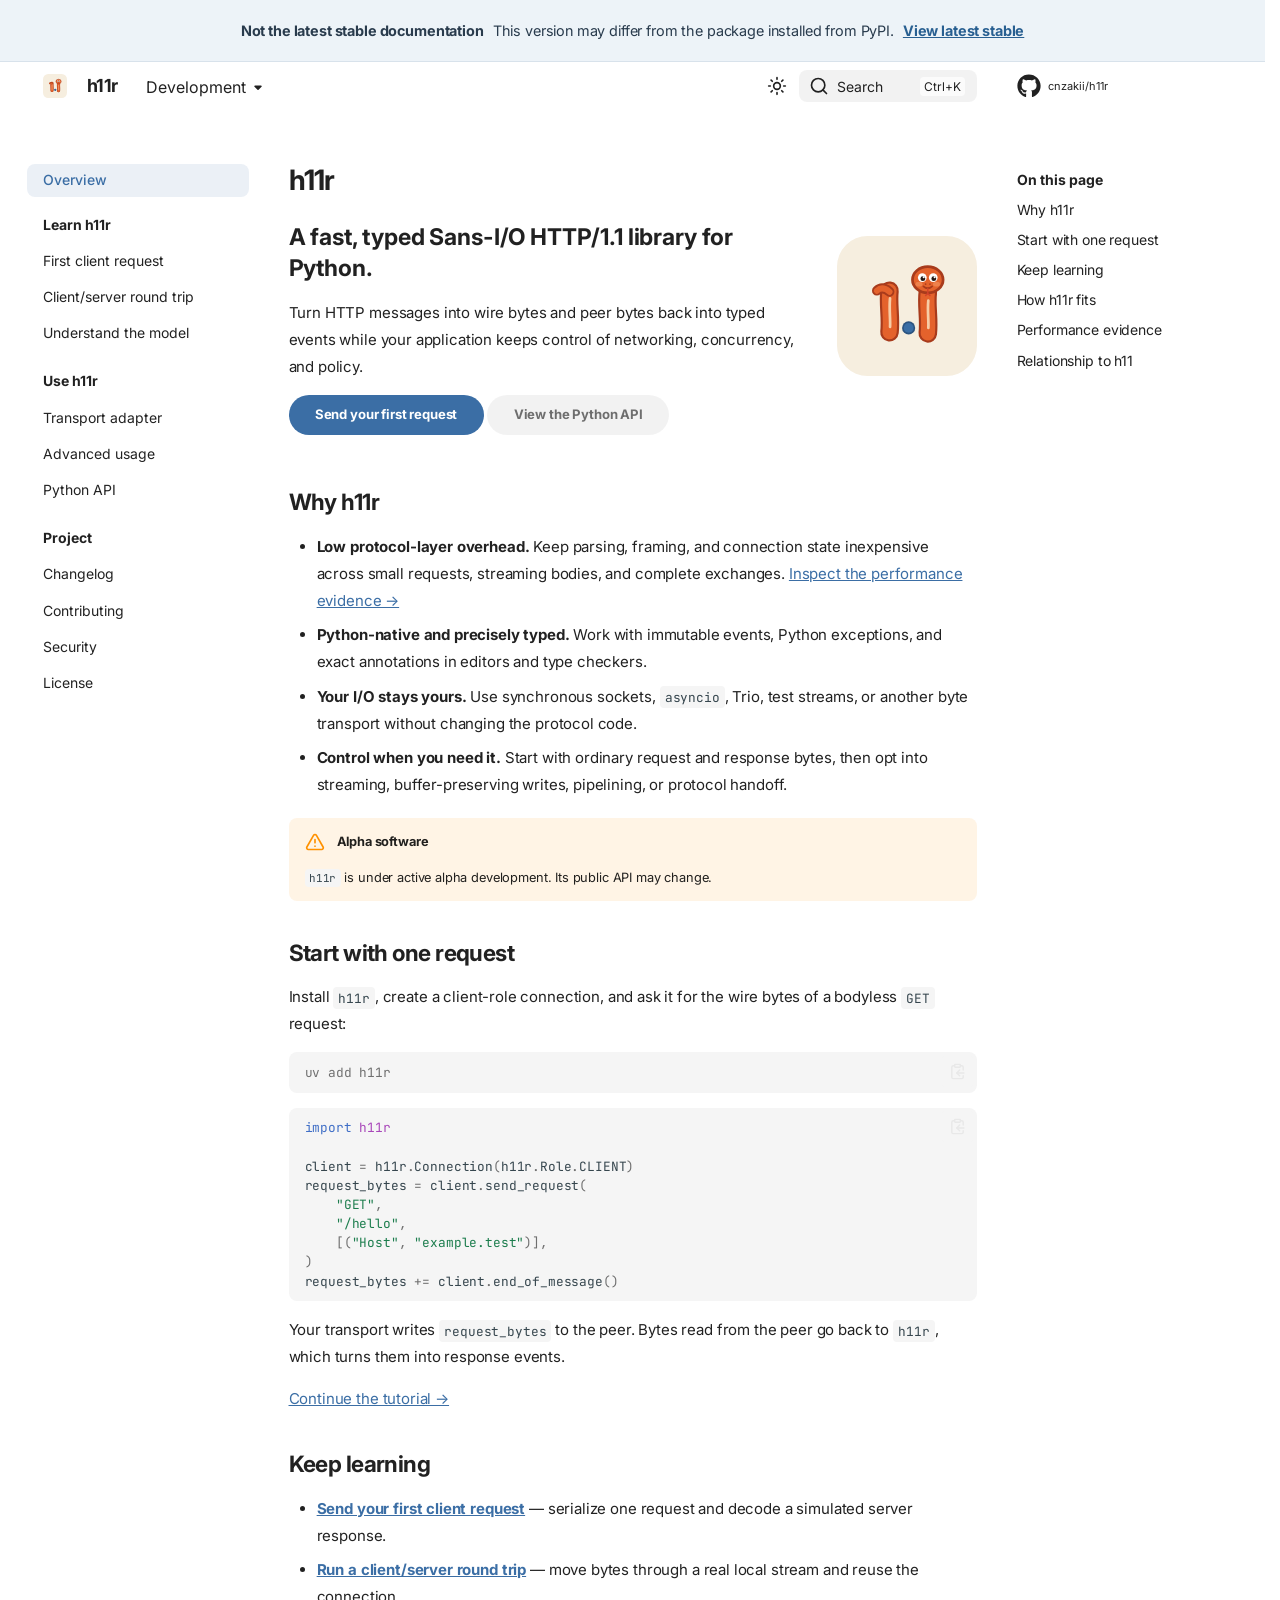
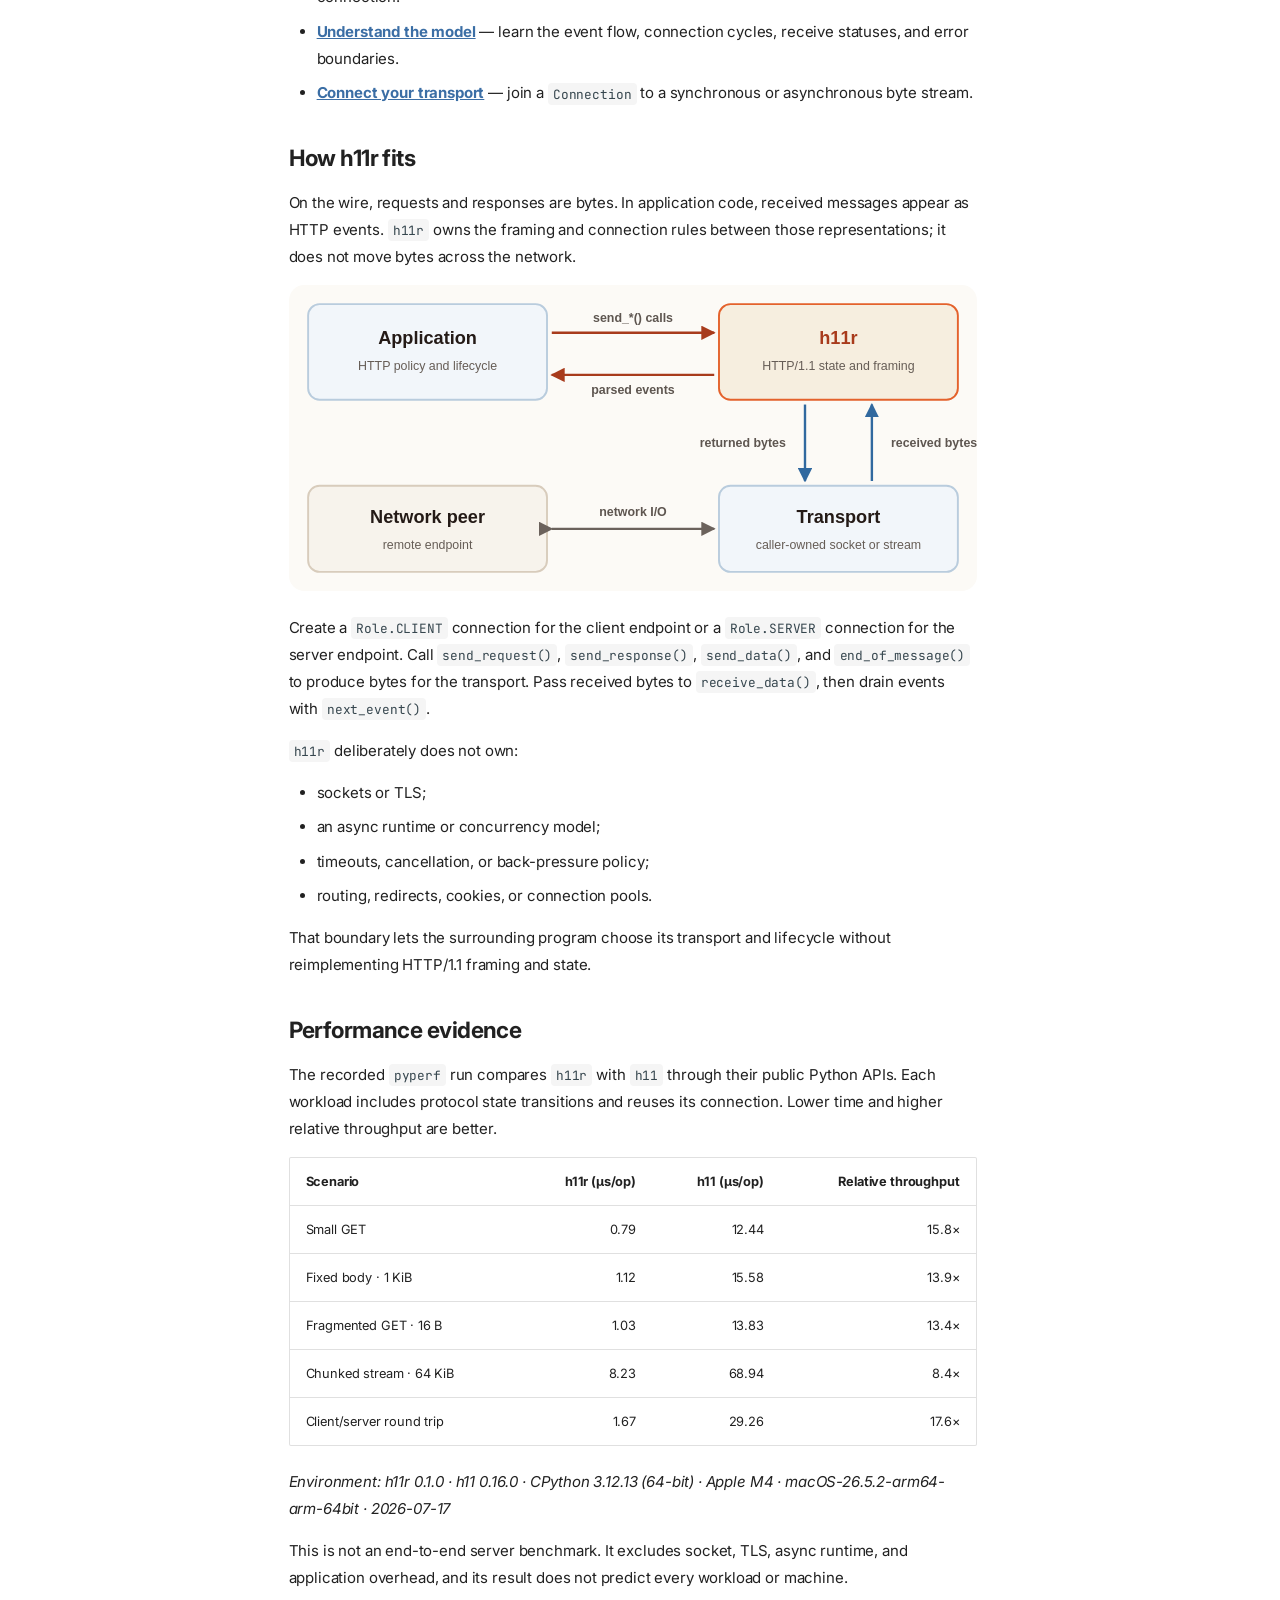
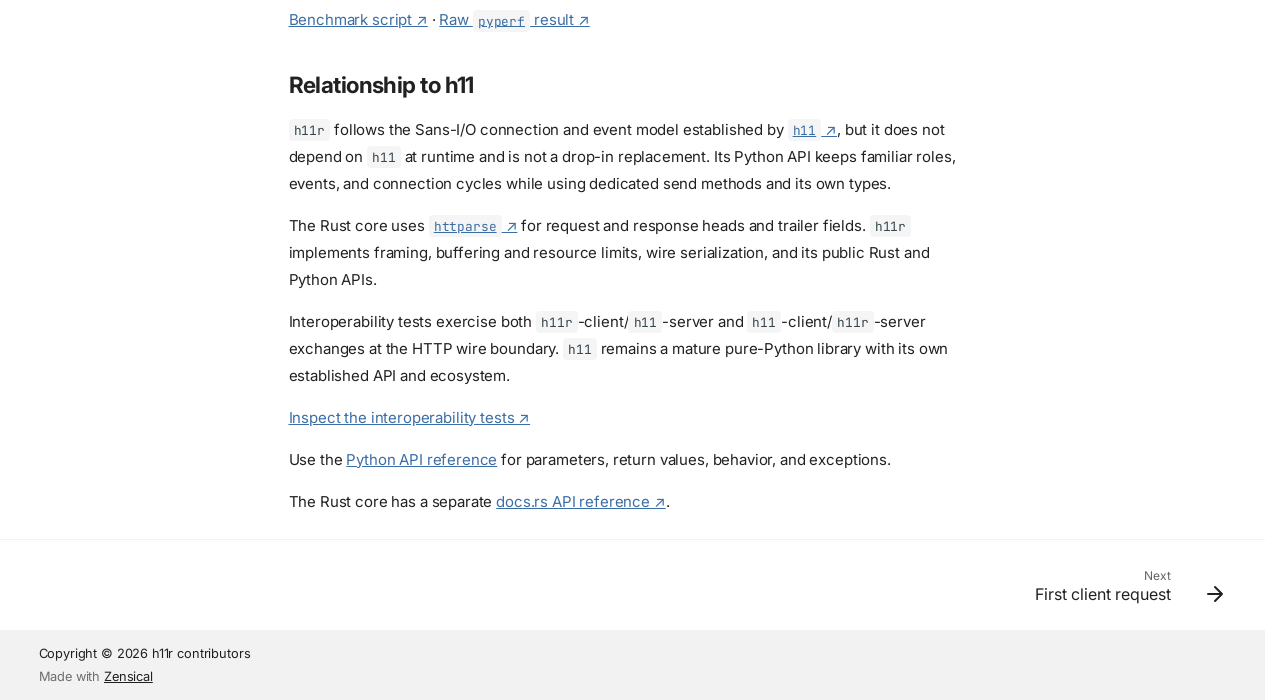
==== dev/index.html @ ca617a00 "Deployed d1f97e3 to dev with Zensical 0.0.51 and mike 2.2.0+zensical-0.1.0" ====
<!doctype html>
<html lang="en" class="no-js">
  <head>
    
      <meta charset="utf-8">
      <meta name="viewport" content="width=device-width,initial-scale=1">
      
        <meta name="description" content="A fast, typed Sans-I/O HTTP/1.1 library for Python.">
      
      
        <meta name="author" content="h11r contributors">
      
      
        <link rel="canonical" href="https://cnzakii.github.io/h11r/dev/">
      
      
      
        <link rel="next" href="./getting-started/">
      
      
        
      
      
      <link rel="icon" href="./assets/h11r.svg">
      <meta name="generator" content="zensical-0.0.51">
    
    
      
        <title>h11r - h11r</title>
      
    
    
      
        
      
      <link rel="stylesheet" href="./assets/stylesheets/modern/main.62c9b9cc.min.css">
      
        
          
        
        <link rel="stylesheet" href="./assets/stylesheets/modern/palette.dfe2e883.min.css">
      
      


    
    
      
    
    
      
        
        
        <link rel="preconnect" href="https://fonts.gstatic.com" crossorigin>
        <link rel="stylesheet" href="https://fonts.googleapis.com/css?family=Inter:300,300i,400,400i,500,500i,700,700i%7CJetBrains+Mono:400,400i,700,700i&amp;display=fallback">
        <style>:root{--md-text-font:"Inter";--md-code-font:"JetBrains Mono"}</style>
      
    
    
      <link rel="stylesheet" href="./stylesheets/extra.css">
    
    <script>__md_scope=new URL(".",location),__md_scope.pathname.endsWith("/")||(__md_scope=new URL(__md_scope.pathname+"/",location)),__md_hash=e=>[...e].reduce(((e,t)=>(e<<5)-e+t.charCodeAt(0)),0),__md_get=(e,t=localStorage,_=__md_scope)=>JSON.parse(t.getItem(_.pathname+"."+e)),__md_set=(e,t,_=localStorage,a=__md_scope)=>{try{_.setItem(a.pathname+"."+e,JSON.stringify(t))}catch(e){}},document.documentElement.setAttribute("data-platform",navigator.platform)</script>
    
      

    
    
  </head>
  
  
    
    
      
    
    
    
    
    <body dir="ltr" data-md-color-scheme="default" data-md-color-primary="indigo" data-md-color-accent="indigo">
  
    
    <input class="md-toggle" data-md-toggle="drawer" type="checkbox" id="__drawer" autocomplete="off">
    <input class="md-toggle" data-md-toggle="search" type="checkbox" id="__search" autocomplete="off">
    <label class="md-overlay" for="__drawer" aria-label="Navigation"></label>
    <div data-md-component="skip">
      
        
        <a href="#h11r" class="md-skip">
          Skip to content
        </a>
      
    </div>
    <div data-md-component="announce">
      
    </div>
    
      <div data-md-color-scheme="default" data-md-component="outdated" hidden>
        
          <aside class="md-banner md-banner--warning">
            <div class="md-banner__inner md-grid md-typeset">
              
  <div class="version-notice">
    <strong>Not the latest stable documentation</strong>
    <span>This version may differ from the package installed from PyPI.</span>
    <a href="../.">View latest stable</a>
  </div>

            </div>
            <script>var el=document.querySelector("[data-md-component=outdated]"),base=new URL("."),outdated=__md_get("__outdated",sessionStorage,base);!0===outdated&&el&&(el.hidden=!1)</script>
          </aside>
        
      </div>
    
    
      

  

<header class="md-header md-header--shadow" data-md-component="header">
  <nav class="md-header__inner md-grid" aria-label="Header">
    <a href="" title="h11r" class="md-header__button md-logo" aria-label="h11r" data-md-component="logo">
      
  <img src="./assets/h11r.svg" alt="h11r">

    </a>
    <label class="md-header__button md-icon" for="__drawer" aria-label="Navigation">
      
      <svg xmlns="http://www.w3.org/2000/svg" fill="none" stroke="currentColor" stroke-linecap="round" stroke-linejoin="round" stroke-width="2" class="lucide lucide-menu" viewBox="0 0 24 24"><path d="M4 5h16M4 12h16M4 19h16"/></svg>
    </label>
    <div class="md-header__title" data-md-component="header-title">
      <div class="md-header__ellipsis">
        <div class="md-header__topic">
          <span class="md-ellipsis">
            h11r
          </span>
        </div>
        <div class="md-header__topic" data-md-component="header-topic">
          <span class="md-ellipsis">
            
              h11r
            
          </span>
        </div>
      </div>
    </div>
    
      
        <form class="md-header__option" data-md-component="palette">
  
    
    
    
    <input class="md-option" data-md-color-media="none" data-md-color-scheme="default" data-md-color-primary="indigo" data-md-color-accent="indigo"  aria-label="Switch to dark mode"  type="radio" name="__palette" id="__palette_0">
    
      <label class="md-header__button md-icon" title="Switch to dark mode" for="__palette_1" hidden>
        <svg xmlns="http://www.w3.org/2000/svg" fill="none" stroke="currentColor" stroke-linecap="round" stroke-linejoin="round" stroke-width="2" class="lucide lucide-sun" viewBox="0 0 24 24"><circle cx="12" cy="12" r="4"/><path d="M12 2v2M12 20v2M4.93 4.93l1.41 1.41M17.66 17.66l1.41 1.41M2 12h2M20 12h2M6.34 17.66l-1.41 1.41M19.07 4.93l-1.41 1.41"/></svg>
      </label>
    
  
    
    
    
    <input class="md-option" data-md-color-media="none" data-md-color-scheme="slate" data-md-color-primary="indigo" data-md-color-accent="indigo"  aria-label="Switch to light mode"  type="radio" name="__palette" id="__palette_1">
    
      <label class="md-header__button md-icon" title="Switch to light mode" for="__palette_0" hidden>
        <svg xmlns="http://www.w3.org/2000/svg" fill="none" stroke="currentColor" stroke-linecap="round" stroke-linejoin="round" stroke-width="2" class="lucide lucide-moon" viewBox="0 0 24 24"><path d="M20.985 12.486a9 9 0 1 1-9.473-9.472c.405-.022.617.46.402.803a6 6 0 0 0 8.268 8.268c.344-.215.825-.004.803.401"/></svg>
      </label>
    
  
</form>
      
    
    
      <script>var palette=__md_get("__palette");if(palette&&palette.color){if("(prefers-color-scheme)"===palette.color.media){var media=matchMedia("(prefers-color-scheme: light)"),input=document.querySelector(media.matches?"[data-md-color-media='(prefers-color-scheme: light)']":"[data-md-color-media='(prefers-color-scheme: dark)']");palette.color.media=input.getAttribute("data-md-color-media"),palette.color.scheme=input.getAttribute("data-md-color-scheme"),palette.color.primary=input.getAttribute("data-md-color-primary"),palette.color.accent=input.getAttribute("data-md-color-accent")}for(var[key,value]of Object.entries(palette.color))document.body.setAttribute("data-md-color-"+key,value)}</script>
    
    
    
      
      
        <label class="md-header__button md-icon" for="__search" aria-label="Search">
          
          <svg xmlns="http://www.w3.org/2000/svg" fill="none" stroke="currentColor" stroke-linecap="round" stroke-linejoin="round" stroke-width="2" class="lucide lucide-search" viewBox="0 0 24 24"><path d="m21 21-4.34-4.34"/><circle cx="11" cy="11" r="8"/></svg>
        </label>
        <div class="md-search" data-md-component="search" role="dialog" aria-label="Search">
  <button type="button" class="md-search__button">
    Search
  </button>
</div>
      
    
    <div class="md-header__source">
      
        <a href="https://github.com/cnzakii/h11r" title="Go to repository" class="md-source" data-md-component="source">
  <div class="md-source__icon md-icon">
    
    <svg xmlns="http://www.w3.org/2000/svg" viewBox="0 0 512 512"><!--! Font Awesome Free 7.2.0 by @fontawesome - https://fontawesome.com License - https://fontawesome.com/license/free (Icons: CC BY 4.0, Fonts: SIL OFL 1.1, Code: MIT License) Copyright 2026 Fonticons, Inc.--><path fill="currentColor" d="M173.9 397.4c0 2-2.3 3.6-5.2 3.6-3.3.3-5.6-1.3-5.6-3.6 0-2 2.3-3.6 5.2-3.6 3-.3 5.6 1.3 5.6 3.6m-31.1-4.5c-.7 2 1.3 4.3 4.3 4.9 2.6 1 5.6 0 6.2-2s-1.3-4.3-4.3-5.2c-2.6-.7-5.5.3-6.2 2.3m44.2-1.7c-2.9.7-4.9 2.6-4.6 4.9.3 2 2.9 3.3 5.9 2.6 2.9-.7 4.9-2.6 4.6-4.6-.3-1.9-3-3.2-5.9-2.9M252.8 8C114.1 8 8 113.3 8 252c0 110.9 69.8 205.8 169.5 239.2 12.8 2.3 17.3-5.6 17.3-12.1 0-6.2-.3-40.4-.3-61.4 0 0-70 15-84.7-29.8 0 0-11.4-29.1-27.8-36.6 0 0-22.9-15.7 1.6-15.4 0 0 24.9 2 38.6 25.8 21.9 38.6 58.6 27.5 72.9 20.9 2.3-16 8.8-27.1 16-33.7-55.9-6.2-112.3-14.3-112.3-110.5 0-27.5 7.6-41.3 23.6-58.9-2.6-6.5-11.1-33.3 2.6-67.9 20.9-6.5 69 27 69 27 20-5.6 41.5-8.5 62.8-8.5s42.8 2.9 62.8 8.5c0 0 48.1-33.6 69-27 13.7 34.7 5.2 61.4 2.6 67.9 16 17.7 25.8 31.5 25.8 58.9 0 96.5-58.9 104.2-114.8 110.5 9.2 7.9 17 22.9 17 46.4 0 33.7-.3 75.4-.3 83.6 0 6.5 4.6 14.4 17.3 12.1C436.2 457.8 504 362.9 504 252 504 113.3 391.5 8 252.8 8M105.2 352.9c-1.3 1-1 3.3.7 5.2 1.6 1.6 3.9 2.3 5.2 1 1.3-1 1-3.3-.7-5.2-1.6-1.6-3.9-2.3-5.2-1m-10.8-8.1c-.7 1.3.3 2.9 2.3 3.9 1.6 1 3.6.7 4.3-.7.7-1.3-.3-2.9-2.3-3.9-2-.6-3.6-.3-4.3.7m32.4 35.6c-1.6 1.3-1 4.3 1.3 6.2 2.3 2.3 5.2 2.6 6.5 1 1.3-1.3.7-4.3-1.3-6.2-2.2-2.3-5.2-2.6-6.5-1m-11.4-14.7c-1.6 1-1.6 3.6 0 5.9s4.3 3.3 5.6 2.3c1.6-1.3 1.6-3.9 0-6.2-1.4-2.3-4-3.3-5.6-2"/></svg>
  </div>
  <div class="md-source__repository">
    cnzakii/h11r
  </div>
</a>
      
    </div>
  </nav>
  
</header>
    
    <div class="md-container" data-md-component="container">
      
      
        
          
        
      
      <main class="md-main" data-md-component="main">
        <div class="md-main__inner md-grid">
          
            
              
              <div class="md-sidebar md-sidebar--primary" data-md-component="sidebar" data-md-type="navigation" >
                <div class="md-sidebar__scrollwrap">
                  <div class="md-sidebar__inner">
                    



<nav class="md-nav md-nav--primary" aria-label="Navigation" data-md-level="0">
  <label class="md-nav__title" for="__drawer">
    <a href="" title="h11r" class="md-nav__button md-logo" aria-label="h11r" data-md-component="logo">
      
  <img src="./assets/h11r.svg" alt="h11r">

    </a>
    h11r
  </label>
  
    <div class="md-nav__source">
      <a href="https://github.com/cnzakii/h11r" title="Go to repository" class="md-source" data-md-component="source">
  <div class="md-source__icon md-icon">
    
    <svg xmlns="http://www.w3.org/2000/svg" viewBox="0 0 512 512"><!--! Font Awesome Free 7.2.0 by @fontawesome - https://fontawesome.com License - https://fontawesome.com/license/free (Icons: CC BY 4.0, Fonts: SIL OFL 1.1, Code: MIT License) Copyright 2026 Fonticons, Inc.--><path fill="currentColor" d="M173.9 397.4c0 2-2.3 3.6-5.2 3.6-3.3.3-5.6-1.3-5.6-3.6 0-2 2.3-3.6 5.2-3.6 3-.3 5.6 1.3 5.6 3.6m-31.1-4.5c-.7 2 1.3 4.3 4.3 4.9 2.6 1 5.6 0 6.2-2s-1.3-4.3-4.3-5.2c-2.6-.7-5.5.3-6.2 2.3m44.2-1.7c-2.9.7-4.9 2.6-4.6 4.9.3 2 2.9 3.3 5.9 2.6 2.9-.7 4.9-2.6 4.6-4.6-.3-1.9-3-3.2-5.9-2.9M252.8 8C114.1 8 8 113.3 8 252c0 110.9 69.8 205.8 169.5 239.2 12.8 2.3 17.3-5.6 17.3-12.1 0-6.2-.3-40.4-.3-61.4 0 0-70 15-84.7-29.8 0 0-11.4-29.1-27.8-36.6 0 0-22.9-15.7 1.6-15.4 0 0 24.9 2 38.6 25.8 21.9 38.6 58.6 27.5 72.9 20.9 2.3-16 8.8-27.1 16-33.7-55.9-6.2-112.3-14.3-112.3-110.5 0-27.5 7.6-41.3 23.6-58.9-2.6-6.5-11.1-33.3 2.6-67.9 20.9-6.5 69 27 69 27 20-5.6 41.5-8.5 62.8-8.5s42.8 2.9 62.8 8.5c0 0 48.1-33.6 69-27 13.7 34.7 5.2 61.4 2.6 67.9 16 17.7 25.8 31.5 25.8 58.9 0 96.5-58.9 104.2-114.8 110.5 9.2 7.9 17 22.9 17 46.4 0 33.7-.3 75.4-.3 83.6 0 6.5 4.6 14.4 17.3 12.1C436.2 457.8 504 362.9 504 252 504 113.3 391.5 8 252.8 8M105.2 352.9c-1.3 1-1 3.3.7 5.2 1.6 1.6 3.9 2.3 5.2 1 1.3-1 1-3.3-.7-5.2-1.6-1.6-3.9-2.3-5.2-1m-10.8-8.1c-.7 1.3.3 2.9 2.3 3.9 1.6 1 3.6.7 4.3-.7.7-1.3-.3-2.9-2.3-3.9-2-.6-3.6-.3-4.3.7m32.4 35.6c-1.6 1.3-1 4.3 1.3 6.2 2.3 2.3 5.2 2.6 6.5 1 1.3-1.3.7-4.3-1.3-6.2-2.2-2.3-5.2-2.6-6.5-1m-11.4-14.7c-1.6 1-1.6 3.6 0 5.9s4.3 3.3 5.6 2.3c1.6-1.3 1.6-3.9 0-6.2-1.4-2.3-4-3.3-5.6-2"/></svg>
  </div>
  <div class="md-source__repository">
    cnzakii/h11r
  </div>
</a>
    </div>
  
  <ul class="md-nav__list" data-md-scrollfix>
    
      
      
  
  
    
  
  
  
    <li class="md-nav__item md-nav__item--active">
      
      
      
      
        
      
      
        <label class="md-nav__link md-nav__link--active" for="__toc">
          
  
  
  <span class="md-ellipsis">
    
  
  Overview

    
  </span>
  
  

          <span class="md-nav__icon md-icon"></span>
        </label>
      
      <a href="" class="md-nav__link md-nav__link--active">
        
  
  
  <span class="md-ellipsis">
    
  
  Overview

    
  </span>
  
  

      </a>
      
        


<nav class="md-nav md-nav--secondary" aria-label="On this page">
  
  
  
    
  
  
    <label class="md-nav__title" for="__toc">
      <span class="md-nav__icon md-icon"></span>
      On this page
    </label>
    <ul class="md-nav__list" data-md-component="toc" data-md-scrollfix>
      
        <li class="md-nav__item">
  <a href="#why-h11r" class="md-nav__link">
    <span class="md-ellipsis">
      <span class="md-typeset">
        Why h11r
      </span>
    </span>
  </a>
  
</li>
      
        <li class="md-nav__item">
  <a href="#start-with-one-request" class="md-nav__link">
    <span class="md-ellipsis">
      <span class="md-typeset">
        Start with one request
      </span>
    </span>
  </a>
  
</li>
      
        <li class="md-nav__item">
  <a href="#keep-learning" class="md-nav__link">
    <span class="md-ellipsis">
      <span class="md-typeset">
        Keep learning
      </span>
    </span>
  </a>
  
</li>
      
        <li class="md-nav__item">
  <a href="#how-h11r-fits" class="md-nav__link">
    <span class="md-ellipsis">
      <span class="md-typeset">
        How h11r fits
      </span>
    </span>
  </a>
  
</li>
      
        <li class="md-nav__item">
  <a href="#performance-evidence" class="md-nav__link">
    <span class="md-ellipsis">
      <span class="md-typeset">
        Performance evidence
      </span>
    </span>
  </a>
  
</li>
      
        <li class="md-nav__item">
  <a href="#relationship-to-h11" class="md-nav__link">
    <span class="md-ellipsis">
      <span class="md-typeset">
        Relationship to h11
      </span>
    </span>
  </a>
  
</li>
      
    </ul>
  
</nav>
      
    </li>
  

    
      
      
  
  
  
  
    
    
    
    
      
        
        
      
    
    
    <li class="md-nav__item md-nav__item--section md-nav__item--nested">
      
        
        
        <input class="md-nav__toggle md-toggle " type="checkbox" id="__nav_2" >
        
          
          <label class="md-nav__link" for="__nav_2" id="__nav_2_label" tabindex="">
            
  
  
  <span class="md-ellipsis">
    
  
  Learn h11r

    
  </span>
  
  

            <span class="md-nav__icon md-icon"></span>
          </label>
        
        <nav class="md-nav" data-md-level="1" aria-labelledby="__nav_2_label" aria-expanded="false">
          <label class="md-nav__title" for="__nav_2">
            <span class="md-nav__icon md-icon"></span>
            
  
  Learn h11r

          </label>
          <ul class="md-nav__list" data-md-scrollfix>
            
              
                
  
  
  
  
    <li class="md-nav__item">
      <a href="./getting-started/" class="md-nav__link">
        
  
  
  <span class="md-ellipsis">
    
  
  First client request

    
  </span>
  
  

      </a>
    </li>
  

              
            
              
                
  
  
  
  
    <li class="md-nav__item">
      <a href="./round-trip/" class="md-nav__link">
        
  
  
  <span class="md-ellipsis">
    
  
  Client/server round trip

    
  </span>
  
  

      </a>
    </li>
  

              
            
              
                
  
  
  
  
    <li class="md-nav__item">
      <a href="./concepts/" class="md-nav__link">
        
  
  
  <span class="md-ellipsis">
    
  
  Understand the model

    
  </span>
  
  

      </a>
    </li>
  

              
            
          </ul>
        </nav>
      
    </li>
  

    
      
      
  
  
  
  
    
    
    
    
      
        
        
      
    
    
    <li class="md-nav__item md-nav__item--section md-nav__item--nested">
      
        
        
        <input class="md-nav__toggle md-toggle " type="checkbox" id="__nav_3" >
        
          
          <label class="md-nav__link" for="__nav_3" id="__nav_3_label" tabindex="">
            
  
  
  <span class="md-ellipsis">
    
  
  Use h11r

    
  </span>
  
  

            <span class="md-nav__icon md-icon"></span>
          </label>
        
        <nav class="md-nav" data-md-level="1" aria-labelledby="__nav_3_label" aria-expanded="false">
          <label class="md-nav__title" for="__nav_3">
            <span class="md-nav__icon md-icon"></span>
            
  
  Use h11r

          </label>
          <ul class="md-nav__list" data-md-scrollfix>
            
              
                
  
  
  
  
    <li class="md-nav__item">
      <a href="./integration/" class="md-nav__link">
        
  
  
  <span class="md-ellipsis">
    
  
  Transport adapter

    
  </span>
  
  

      </a>
    </li>
  

              
            
              
                
  
  
  
  
    <li class="md-nav__item">
      <a href="./advanced/" class="md-nav__link">
        
  
  
  <span class="md-ellipsis">
    
  
  Advanced usage

    
  </span>
  
  

      </a>
    </li>
  

              
            
              
                
  
  
  
  
    <li class="md-nav__item">
      <a href="./api/" class="md-nav__link">
        
  
  
  <span class="md-ellipsis">
    
  
  Python API

    
  </span>
  
  

      </a>
    </li>
  

              
            
          </ul>
        </nav>
      
    </li>
  

    
      
      
  
  
  
  
    
    
    
    
      
        
        
      
    
    
    <li class="md-nav__item md-nav__item--section md-nav__item--nested">
      
        
        
        <input class="md-nav__toggle md-toggle " type="checkbox" id="__nav_4" >
        
          
          <label class="md-nav__link" for="__nav_4" id="__nav_4_label" tabindex="">
            
  
  
  <span class="md-ellipsis">
    
  
  Project

    
  </span>
  
  

            <span class="md-nav__icon md-icon"></span>
          </label>
        
        <nav class="md-nav" data-md-level="1" aria-labelledby="__nav_4_label" aria-expanded="false">
          <label class="md-nav__title" for="__nav_4">
            <span class="md-nav__icon md-icon"></span>
            
  
  Project

          </label>
          <ul class="md-nav__list" data-md-scrollfix>
            
              
                
  
  
  
  
    <li class="md-nav__item">
      <a href="./changelog/" class="md-nav__link">
        
  
  
  <span class="md-ellipsis">
    
  
  Changelog

    
  </span>
  
  

      </a>
    </li>
  

              
            
              
                
  
  
  
  
    <li class="md-nav__item">
      <a href="./contributing/" class="md-nav__link">
        
  
  
  <span class="md-ellipsis">
    
  
  Contributing

    
  </span>
  
  

      </a>
    </li>
  

              
            
              
                
  
  
  
  
    <li class="md-nav__item">
      <a href="./security/" class="md-nav__link">
        
  
  
  <span class="md-ellipsis">
    
  
  Security

    
  </span>
  
  

      </a>
    </li>
  

              
            
              
                
  
  
  
  
    <li class="md-nav__item">
      <a href="./license/" class="md-nav__link">
        
  
  
  <span class="md-ellipsis">
    
  
  License

    
  </span>
  
  

      </a>
    </li>
  

              
            
          </ul>
        </nav>
      
    </li>
  

    
  </ul>
</nav>
                  </div>
                </div>
              </div>
            
            
              
              <div class="md-sidebar md-sidebar--secondary" data-md-component="sidebar" data-md-type="toc" >
                <div class="md-sidebar__scrollwrap">
                  
                    
                    
                    
                      
                    
                    
                      <input class="md-nav__toggle md-toggle" type="checkbox" id="__toc">
                      <div class="md-sidebar-button__wrapper">
                        <label class="md-sidebar-button" for="__toc"></label>
                      </div>
                    
                  
                  <div class="md-sidebar__inner">
                    


<nav class="md-nav md-nav--secondary" aria-label="On this page">
  
  
  
    
  
  
    <label class="md-nav__title" for="__toc">
      <span class="md-nav__icon md-icon"></span>
      On this page
    </label>
    <ul class="md-nav__list" data-md-component="toc" data-md-scrollfix>
      
        <li class="md-nav__item">
  <a href="#why-h11r" class="md-nav__link">
    <span class="md-ellipsis">
      <span class="md-typeset">
        Why h11r
      </span>
    </span>
  </a>
  
</li>
      
        <li class="md-nav__item">
  <a href="#start-with-one-request" class="md-nav__link">
    <span class="md-ellipsis">
      <span class="md-typeset">
        Start with one request
      </span>
    </span>
  </a>
  
</li>
      
        <li class="md-nav__item">
  <a href="#keep-learning" class="md-nav__link">
    <span class="md-ellipsis">
      <span class="md-typeset">
        Keep learning
      </span>
    </span>
  </a>
  
</li>
      
        <li class="md-nav__item">
  <a href="#how-h11r-fits" class="md-nav__link">
    <span class="md-ellipsis">
      <span class="md-typeset">
        How h11r fits
      </span>
    </span>
  </a>
  
</li>
      
        <li class="md-nav__item">
  <a href="#performance-evidence" class="md-nav__link">
    <span class="md-ellipsis">
      <span class="md-typeset">
        Performance evidence
      </span>
    </span>
  </a>
  
</li>
      
        <li class="md-nav__item">
  <a href="#relationship-to-h11" class="md-nav__link">
    <span class="md-ellipsis">
      <span class="md-typeset">
        Relationship to h11
      </span>
    </span>
  </a>
  
</li>
      
    </ul>
  
</nav>
                  </div>
                </div>
              </div>
            
          
          
            <div class="md-content" data-md-component="content">
              
                



  


              
              <article class="md-content__inner md-typeset">
                
                  
  
  


<div class="home-intro">
<div class="home-intro__copy">
<h1 id="h11r">h11r<a class="headerlink" href="#h11r" title="Permanent link">&para;</a></h1>
<p class="home-intro__tagline">
A fast, typed Sans-I/O HTTP/1.1 library for Python.
</p>
<p class="home-intro__summary">
Turn HTTP messages into wire bytes and peer bytes back into typed events while
your application keeps control of networking, concurrency, and policy.
</p>
<p><a class="md-button md-button--primary" href="getting-started/">Send your first request</a>
<a class="md-button" href="api/">View the Python API</a></p>
</div>
<p><img class="home-intro__mark" src="assets/h11r.svg" alt="h11r"></p>
</div>
<h2 id="why-h11r">Why h11r<a class="headerlink" href="#why-h11r" title="Permanent link">&para;</a></h2>
<ul>
<li><strong>Low protocol-layer overhead.</strong> Keep parsing, framing, and connection state
  inexpensive across small requests, streaming bodies, and complete exchanges.
  <a href="#performance-evidence">Inspect the performance evidence →</a></li>
<li><strong>Python-native and precisely typed.</strong> Work with immutable events, Python
  exceptions, and exact annotations in editors and type checkers.</li>
<li><strong>Your I/O stays yours.</strong> Use synchronous sockets, <code>asyncio</code>, Trio, test
  streams, or another byte transport without changing the protocol code.</li>
<li><strong>Control when you need it.</strong> Start with ordinary request and response bytes,
  then opt into streaming, buffer-preserving writes, pipelining, or protocol
  handoff.</li>
</ul>
<div class="admonition warning">
<p class="admonition-title">Alpha software</p>
<p><code>h11r</code> is under active alpha development. Its public API may change.</p>
</div>
<h2 id="start-with-one-request">Start with one request<a class="headerlink" href="#start-with-one-request" title="Permanent link">&para;</a></h2>
<p>Install <code>h11r</code>, create a client-role connection, and ask it for the wire bytes
of a bodyless <code>GET</code> request:</p>
<div class="language-console highlight"><pre><span></span><code><span id="__span-0-1"><a id="__codelineno-0-1" name="__codelineno-0-1" href="#__codelineno-0-1"></a><span class="go">uv add h11r</span>
</span></code></pre></div>
<div class="language-python highlight"><pre><span></span><code><span id="__span-1-1"><a id="__codelineno-1-1" name="__codelineno-1-1" href="#__codelineno-1-1"></a><span class="kn">import</span><span class="w"> </span><span class="nn">h11r</span>
</span><span id="__span-1-2"><a id="__codelineno-1-2" name="__codelineno-1-2" href="#__codelineno-1-2"></a>
</span><span id="__span-1-3"><a id="__codelineno-1-3" name="__codelineno-1-3" href="#__codelineno-1-3"></a><span class="n">client</span> <span class="o">=</span> <span class="n">h11r</span><span class="o">.</span><span class="n">Connection</span><span class="p">(</span><span class="n">h11r</span><span class="o">.</span><span class="n">Role</span><span class="o">.</span><span class="n">CLIENT</span><span class="p">)</span>
</span><span id="__span-1-4"><a id="__codelineno-1-4" name="__codelineno-1-4" href="#__codelineno-1-4"></a><span class="n">request_bytes</span> <span class="o">=</span> <span class="n">client</span><span class="o">.</span><span class="n">send_request</span><span class="p">(</span>
</span><span id="__span-1-5"><a id="__codelineno-1-5" name="__codelineno-1-5" href="#__codelineno-1-5"></a>    <span class="s2">&quot;GET&quot;</span><span class="p">,</span>
</span><span id="__span-1-6"><a id="__codelineno-1-6" name="__codelineno-1-6" href="#__codelineno-1-6"></a>    <span class="s2">&quot;/hello&quot;</span><span class="p">,</span>
</span><span id="__span-1-7"><a id="__codelineno-1-7" name="__codelineno-1-7" href="#__codelineno-1-7"></a>    <span class="p">[(</span><span class="s2">&quot;Host&quot;</span><span class="p">,</span> <span class="s2">&quot;example.test&quot;</span><span class="p">)],</span>
</span><span id="__span-1-8"><a id="__codelineno-1-8" name="__codelineno-1-8" href="#__codelineno-1-8"></a><span class="p">)</span>
</span><span id="__span-1-9"><a id="__codelineno-1-9" name="__codelineno-1-9" href="#__codelineno-1-9"></a><span class="n">request_bytes</span> <span class="o">+=</span> <span class="n">client</span><span class="o">.</span><span class="n">end_of_message</span><span class="p">()</span>
</span></code></pre></div>
<p>Your transport writes <code>request_bytes</code> to the peer. Bytes read from the peer go
back to <code>h11r</code>, which turns them into response events.</p>
<p><a href="getting-started/">Continue the tutorial →</a></p>
<h2 id="keep-learning">Keep learning<a class="headerlink" href="#keep-learning" title="Permanent link">&para;</a></h2>
<ul>
<li><a href="getting-started/"><strong>Send your first client request</strong></a> — serialize one
  request and decode a simulated server response.</li>
<li><a href="round-trip/"><strong>Run a client/server round trip</strong></a> — move bytes through a
  real local stream and reuse the connection.</li>
<li><a href="concepts/"><strong>Understand the model</strong></a> — learn the event flow, connection
  cycles, receive statuses, and error boundaries.</li>
<li><a href="integration/"><strong>Connect your transport</strong></a> — join a <code>Connection</code> to a
  synchronous or asynchronous byte stream.</li>
</ul>
<h2 id="how-h11r-fits">How h11r fits<a class="headerlink" href="#how-h11r-fits" title="Permanent link">&para;</a></h2>
<p>On the wire, requests and responses are bytes. In application code, received
messages appear as HTTP events. <code>h11r</code> owns the framing and connection rules
between those representations; it does not move bytes across the network.</p>
<p><img alt="The application calls h11r send methods and receives events while its transport moves the returned and received bytes" src="assets/sans-io-boundary.svg" /></p>
<p>Create a <code>Role.CLIENT</code> connection for the client endpoint or a <code>Role.SERVER</code>
connection for the server endpoint. Call <code>send_request()</code>, <code>send_response()</code>,
<code>send_data()</code>, and <code>end_of_message()</code> to produce bytes for the transport. Pass
received bytes to <code>receive_data()</code>, then drain events with <code>next_event()</code>.</p>
<p><code>h11r</code> deliberately does not own:</p>
<ul>
<li>sockets or TLS;</li>
<li>an async runtime or concurrency model;</li>
<li>timeouts, cancellation, or back-pressure policy;</li>
<li>routing, redirects, cookies, or connection pools.</li>
</ul>
<p>That boundary lets the surrounding program choose its transport and lifecycle
without reimplementing HTTP/1.1 framing and state.</p>
<h2 id="performance-evidence">Performance evidence<a class="headerlink" href="#performance-evidence" title="Permanent link">&para;</a></h2>
<p>The recorded <code>pyperf</code> run compares <code>h11r</code> with <code>h11</code> through their public
Python APIs. Each workload includes protocol state transitions and reuses its
connection. Lower time and higher relative throughput are better.</p>
<table>
<thead>
<tr>
<th>Scenario</th>
<th style="text-align: right;">h11r (µs/op)</th>
<th style="text-align: right;">h11 (µs/op)</th>
<th style="text-align: right;">Relative throughput</th>
</tr>
</thead>
<tbody>
<tr>
<td>Small GET</td>
<td style="text-align: right;">0.79</td>
<td style="text-align: right;">12.44</td>
<td style="text-align: right;">15.8×</td>
</tr>
<tr>
<td>Fixed body · 1 KiB</td>
<td style="text-align: right;">1.12</td>
<td style="text-align: right;">15.58</td>
<td style="text-align: right;">13.9×</td>
</tr>
<tr>
<td>Fragmented GET · 16 B</td>
<td style="text-align: right;">1.03</td>
<td style="text-align: right;">13.83</td>
<td style="text-align: right;">13.4×</td>
</tr>
<tr>
<td>Chunked stream · 64 KiB</td>
<td style="text-align: right;">8.23</td>
<td style="text-align: right;">68.94</td>
<td style="text-align: right;">8.4×</td>
</tr>
<tr>
<td>Client/server round trip</td>
<td style="text-align: right;">1.67</td>
<td style="text-align: right;">29.26</td>
<td style="text-align: right;">17.6×</td>
</tr>
</tbody>
</table>
<p><em>Environment: h11r 0.1.0 · h11 0.16.0 · CPython 3.12.13 (64-bit) · Apple M4 · macOS-26.5.2-arm64-arm-64bit · 2026-07-17</em></p>
<p>This is not an end-to-end server benchmark. It excludes socket, TLS, async
runtime, and application overhead, and its result does not predict every
workload or machine.</p>
<p><a href="https://github.com/cnzakii/h11r/blob/d1f97e32b12f5f54af5541738b13541803579488/crates/h11r-python/benchmarks/compare_h11.py">Benchmark script ↗</a> ·
<a href="https://github.com/cnzakii/h11r/blob/d1f97e32b12f5f54af5541738b13541803579488/docs/assets/python-benchmark.json">Raw <code>pyperf</code> result ↗</a></p>
<h2 id="relationship-to-h11">Relationship to h11<a class="headerlink" href="#relationship-to-h11" title="Permanent link">&para;</a></h2>
<p><code>h11r</code> follows the Sans-I/O connection and event model established by
<a href="https://github.com/python-hyper/h11"><code>h11</code> ↗</a>, but it does not depend on <code>h11</code>
at runtime and is not a drop-in replacement. Its Python API keeps familiar
roles, events, and connection cycles while using dedicated send methods and
its own types.</p>
<p>The Rust core uses
<a href="https://github.com/seanmonstar/httparse"><code>httparse</code> ↗</a> for request and response
heads and trailer fields. <code>h11r</code> implements framing, buffering and resource
limits, wire serialization, and its public Rust and Python APIs.</p>
<p>Interoperability tests exercise both <code>h11r</code>-client/<code>h11</code>-server and
<code>h11</code>-client/<code>h11r</code>-server exchanges at the HTTP wire boundary. <code>h11</code> remains
a mature pure-Python library with its own established API and ecosystem.</p>
<p><a href="https://github.com/cnzakii/h11r/blob/d1f97e32b12f5f54af5541738b13541803579488/crates/h11r-python/tests/test_interop.py">Inspect the interoperability tests ↗</a></p>
<p>Use the <a href="api/">Python API reference</a> for parameters, return values, behavior,
and exceptions.</p>
<p>The Rust core has a separate
<a href="https://docs.rs/h11r">docs.rs API reference ↗</a>.</p>









  
  






                
              </article>
            </div>
          
          
<script>var target=document.getElementById(location.hash.slice(1));target&&target.name&&(target.checked=target.name.startsWith("__tabbed_"))</script>
        </div>
        
          <button type="button" class="md-top md-icon" data-md-component="top" hidden>
  
  <svg xmlns="http://www.w3.org/2000/svg" fill="none" stroke="currentColor" stroke-linecap="round" stroke-linejoin="round" stroke-width="2" class="lucide lucide-circle-arrow-up" viewBox="0 0 24 24"><circle cx="12" cy="12" r="10"/><path d="m16 12-4-4-4 4M12 16V8"/></svg>
  Back to top
</button>
        
      </main>
      
        <footer class="md-footer">
  
    
      
      <nav class="md-footer__inner md-grid" aria-label="Footer" >
        
        
          
          <a href="./getting-started/" class="md-footer__link md-footer__link--next" aria-label="Next: First client request">
            <div class="md-footer__title">
              <span class="md-footer__direction">
                Next
              </span>
              <div class="md-ellipsis">
                First client request
              </div>
            </div>
            <div class="md-footer__button md-icon">
              
              <svg xmlns="http://www.w3.org/2000/svg" fill="none" stroke="currentColor" stroke-linecap="round" stroke-linejoin="round" stroke-width="2" class="lucide lucide-arrow-right" viewBox="0 0 24 24"><path d="M5 12h14M12 5l7 7-7 7"/></svg>
            </div>
          </a>
        
      </nav>
    
  
  <div class="md-footer-meta md-typeset">
    <div class="md-footer-meta__inner md-grid">
      <div class="md-copyright">
  
    <div class="md-copyright__highlight">
      Copyright &copy; 2026 h11r contributors
    </div>
  
  
    Made with
    <a href="https://zensical.org/" target="_blank" rel="noopener">
      Zensical
    </a>
  
</div>
      
    </div>
  </div>
</footer>
      
    </div>
    <div class="md-dialog" data-md-component="dialog">
      <div class="md-dialog__inner md-typeset"></div>
    </div>
    
      <div class="md-progress" data-md-component="progress" role="progressbar"></div>
    
    
    
      
      
      <script id="__config" type="application/json">{"annotate":null,"base":".","features":["content.code.copy","navigation.footer","navigation.instant","navigation.instant.progress","navigation.path","navigation.sections","navigation.top","navigation.tracking","search.highlight","toc.follow"],"search":"./assets/javascripts/workers/search.b6b7e04f.min.js","tags":null,"translations":{"clipboard.copied":"Copied to clipboard","clipboard.copy":"Copy to clipboard","search.result.more.one":"1 more on this page","search.result.more.other":"# more on this page","search.result.none":"No matching documents","search.result.one":"1 matching document","search.result.other":"# matching documents","search.result.placeholder":"Type to start searching","search.result.term.missing":"Missing","select.version":"Select version"},"version":{"alias":true,"default":"latest","provider":"mike"}}</script>
    
    
      <script src="./assets/javascripts/bundle.d7f30b55.min.js"></script>
      
    
  </body>
</html>
---- dev/assets/stylesheets/modern/main.62c9b9cc.min.css ----
@charset "UTF-8";html{-webkit-text-size-adjust:none;-moz-text-size-adjust:none;text-size-adjust:none;box-sizing:border-box}*,:after,:before{box-sizing:inherit}@media (prefers-reduced-motion){*,:after,:before{transition:none!important}}body{margin:0}a,button,input,label{-webkit-tap-highlight-color:transparent}a{color:inherit;text-decoration:none}hr{border:0;box-sizing:initial;display:block;height:.05rem;overflow:visible;padding:0}small{font-size:80%}sub,sup{line-height:1em}img{border-style:none}table{border-collapse:initial;border-spacing:0}td,th{font-weight:400;vertical-align:top}button{background:#0000;border:0;font-family:inherit;font-size:inherit;margin:0;padding:0}input{border:0;outline:none}:root{--md-primary-fg-color:#4051b5;--md-primary-fg-color--light:#5d6cc0;--md-primary-fg-color--dark:#303fa1;--md-primary-bg-color:#fff;--md-primary-bg-color--light:#ffffffb3;--md-accent-fg-color:#526cfe;--md-accent-fg-color--transparent:#526cfe1a;--md-accent-bg-color:#fff;--md-accent-bg-color--light:#ffffffb3}[data-md-color-scheme=default]{color-scheme:light}[data-md-color-scheme=default] img[src$="#gh-dark-mode-only"],[data-md-color-scheme=default] img[src$="#only-dark"]{display:none}:root,[data-md-color-scheme=default]{--md-hue:225deg;--md-default-fg-color:#000000de;--md-default-fg-color--light:#0000008c;--md-default-fg-color--lighter:#00000052;--md-default-fg-color--lightest:#0000000d;--md-default-bg-color:#fff;--md-default-bg-color--light:#ffffffb3;--md-default-bg-color--lighter:#ffffff4d;--md-default-bg-color--lightest:#ffffff1f;--md-code-fg-color:#36464e;--md-code-bg-color:#f5f5f5;--md-code-bg-color--light:#f5f5f5b3;--md-code-bg-color--lighter:#f5f5f54d;--md-code-hl-color:#4287ff;--md-code-hl-color--light:#4287ff1a;--md-code-hl-number-color:#d52a2a;--md-code-hl-special-color:#db1457;--md-code-hl-function-color:#a846b9;--md-code-hl-constant-color:#6e59d9;--md-code-hl-keyword-color:#3f6ec6;--md-code-hl-string-color:#1c7d4d;--md-code-hl-name-color:var(--md-code-fg-color);--md-code-hl-operator-color:var(--md-default-fg-color--light);--md-code-hl-punctuation-color:var(--md-default-fg-color--light);--md-code-hl-comment-color:var(--md-default-fg-color--light);--md-code-hl-generic-color:var(--md-default-fg-color--light);--md-code-hl-variable-color:var(--md-default-fg-color--light);--md-typeset-color:var(--md-default-fg-color);--md-typeset-a-color:var(--md-primary-fg-color);--md-typeset-del-color:#f5503d26;--md-typeset-ins-color:#0bd57026;--md-typeset-kbd-color:#fafafa;--md-typeset-kbd-accent-color:#fff;--md-typeset-kbd-border-color:#b8b8b8;--md-typeset-mark-color:#ffff0080;--md-typeset-table-color:#0000001f;--md-typeset-table-color--light:rgba(0,0,0,.035);--md-admonition-fg-color:var(--md-default-fg-color);--md-admonition-bg-color:var(--md-default-bg-color);--md-warning-fg-color:#000000de;--md-warning-bg-color:#ff9;--md-shadow-z1:0 0.2rem 0.5rem #0000000d,0 0 0.05rem #0000001a;--md-shadow-z2:0 0.2rem 0.5rem #0000001a,0 0 0.05rem #00000040;--md-shadow-z3:0 0.2rem 0.5rem #0003,0 0 0.05rem #00000059;--color-foreground:0 0 0;--color-background:255 255 255;--color-background-subtle:240 240 240;--color-backdrop:255 255 255}.md-icon svg{fill:currentcolor;display:block;height:1.2rem;width:1.2rem}.md-icon svg.lucide{fill:#0000;stroke:currentcolor}body{-webkit-font-smoothing:antialiased;-moz-osx-font-smoothing:grayscale;--md-text-font-family:var(--md-text-font,_),-apple-system,BlinkMacSystemFont,Helvetica,Arial,sans-serif;--md-code-font-family:var(--md-code-font,_),SFMono-Regular,Consolas,Menlo,monospace}aside,body,input{font-feature-settings:"kern","liga";color:var(--md-typeset-color);font-family:var(--md-text-font-family)}code,kbd,pre{font-feature-settings:"kern";font-family:var(--md-code-font-family)}:root{--md-typeset-table-sort-icon:url('data:image/svg+xml;charset=utf-8,<svg xmlns="http://www.w3.org/2000/svg" fill="none" stroke="currentColor" stroke-linecap="round" stroke-linejoin="round" stroke-width="2" class="lucide lucide-arrow-down-up" viewBox="0 0 24 24"><path d="m3 16 4 4 4-4m-4 4V4m14 4-4-4-4 4m4-4v16"/></svg>');--md-typeset-table-sort-icon--asc:url('data:image/svg+xml;charset=utf-8,<svg xmlns="http://www.w3.org/2000/svg" fill="none" stroke="currentColor" stroke-linecap="round" stroke-linejoin="round" stroke-width="2" class="lucide lucide-arrow-down-narrow-wide" viewBox="0 0 24 24"><path d="m3 16 4 4 4-4m-4 4V4m4 0h4m-4 4h7m-7 4h10"/></svg>');--md-typeset-table-sort-icon--desc:url('data:image/svg+xml;charset=utf-8,<svg xmlns="http://www.w3.org/2000/svg" fill="none" stroke="currentColor" stroke-linecap="round" stroke-linejoin="round" stroke-width="2" class="lucide lucide-arrow-up-narrow-wide" viewBox="0 0 24 24"><path d="m3 8 4-4 4 4M7 4v16m4-8h4m-4 4h7m-7 4h10"/></svg>');--md-typeset-preview-icon:url('data:image/svg+xml;charset=utf-8,<svg xmlns="http://www.w3.org/2000/svg" fill="none" stroke="currentColor" stroke-linecap="round" stroke-linejoin="round" stroke-width="2" class="lucide lucide-mouse-pointer-2" viewBox="0 0 24 24"><path d="M4.037 4.688a.495.495 0 0 1 .651-.651l16 6.5a.5.5 0 0 1-.063.947l-6.124 1.58a2 2 0 0 0-1.438 1.435l-1.579 6.126a.5.5 0 0 1-.947.063z"/></svg>')}.md-typeset{-webkit-print-color-adjust:exact;color-adjust:exact;font-size:.75rem;letter-spacing:-.01em;line-height:1.8;overflow-wrap:break-word}@media print{.md-typeset{font-size:.68rem}}.md-typeset blockquote,.md-typeset dl,.md-typeset figure,.md-typeset ol,.md-typeset pre,.md-typeset ul{margin-bottom:1em;margin-top:1em}.md-typeset h1{color:var(--md-default-fg-color);font-size:1.875em;line-height:1.3;margin:0 0 1.25em}.md-typeset h1,.md-typeset h2{font-weight:700;letter-spacing:-.025em}.md-typeset h2{font-size:1.5em;line-height:1.4;margin:1.6em 0 .64em}.md-typeset h3{font-size:1.25em;font-weight:700;letter-spacing:-.01em;line-height:1.5;margin:1.6em 0 .8em}.md-typeset h2+h3{margin-top:.8em}.md-typeset h4{font-weight:700;letter-spacing:-.01em;margin:1em 0}.md-typeset h5,.md-typeset h6{color:var(--md-default-fg-color--light);font-size:.8em;font-weight:700;letter-spacing:-.01em;margin:1.25em 0}.md-typeset h5{text-transform:uppercase}.md-typeset h5 code{text-transform:none}.md-typeset hr{border-bottom:.05rem solid var(--md-default-fg-color--lightest);display:flow-root;margin:1.5em 0}.md-typeset a{color:var(--md-typeset-a-color);text-decoration:underline;word-break:break-word}.md-typeset a,.md-typeset a:before{transition:color 125ms}.md-typeset a:focus,.md-typeset a:hover{color:var(--md-accent-fg-color)}.md-typeset a:focus code,.md-typeset a:hover code{background-color:var(--md-accent-fg-color--transparent);color:var(--md-accent-fg-color)}.md-typeset a code{color:var(--md-typeset-a-color)}.md-typeset a.focus-visible{outline-color:var(--md-accent-fg-color);outline-offset:.2rem}.md-typeset code,.md-typeset kbd,.md-typeset pre{color:var(--md-code-fg-color);direction:ltr;font-variant-ligatures:none;transition:background-color 125ms}@media print{.md-typeset code,.md-typeset kbd,.md-typeset pre{white-space:pre-wrap}}.md-typeset code{background-color:var(--md-code-bg-color);border-radius:.2rem;-webkit-box-decoration-break:clone;box-decoration-break:clone;font-size:.8533333333em;padding:.2em .4em;transition:color 125ms,background-color 125ms;word-break:break-word}.md-typeset code:not(.focus-visible){-webkit-tap-highlight-color:transparent;outline:none}.md-typeset pre{display:flow-root;line-height:1.5;position:relative}.md-typeset pre>code{border-radius:.4rem;-webkit-box-decoration-break:slice;box-decoration-break:slice;box-shadow:none;display:block;margin:0;outline-color:var(--md-accent-fg-color);overflow:auto;padding:.8203125em 1.25em;scrollbar-color:var(--md-default-fg-color--lighter) #0000;scrollbar-width:thin;touch-action:auto;word-break:normal}.md-typeset pre>code:hover{scrollbar-color:var(--md-accent-fg-color) #0000}.md-typeset pre>code::-webkit-scrollbar{height:.2rem;width:.2rem}.md-typeset pre>code::-webkit-scrollbar-thumb{background-color:var(--md-default-fg-color--lighter)}.md-typeset pre>code::-webkit-scrollbar-thumb:hover{background-color:var(--md-accent-fg-color)}.md-typeset kbd{border-radius:.2rem;box-shadow:0 0 0 .05rem var(--md-typeset-kbd-border-color),0 .15rem 0 var(--md-typeset-kbd-border-color);color:var(--md-default-fg-color);display:inline-block;font-size:.75em;padding:0 .6666666667em;vertical-align:text-top;word-break:break-word}.md-typeset mark{background-color:var(--md-typeset-mark-color);-webkit-box-decoration-break:clone;box-decoration-break:clone;color:inherit;word-break:break-word}.md-typeset abbr{border-bottom:.05rem dotted var(--md-default-fg-color--light);cursor:help;text-decoration:none}.md-typeset [data-preview]{position:relative}[dir=ltr] .md-typeset [data-preview]:after{margin-left:.125em}[dir=rtl] .md-typeset [data-preview]:after{margin-right:.125em}.md-typeset [data-preview]:after{background-color:currentcolor;content:"";display:inline-block;height:.8em;-webkit-mask-image:var(--md-typeset-preview-icon);mask-image:var(--md-typeset-preview-icon);-webkit-mask-repeat:no-repeat;mask-repeat:no-repeat;-webkit-mask-size:contain;mask-size:contain;transition:background-color 125ms;vertical-align:text-top;width:.8em}.md-typeset small{opacity:.75}[dir=ltr] .md-typeset sub,[dir=ltr] .md-typeset sup{margin-left:.078125em}[dir=rtl] .md-typeset sub,[dir=rtl] .md-typeset sup{margin-right:.078125em}[dir=ltr] .md-typeset blockquote{padding-left:.6rem}[dir=rtl] .md-typeset blockquote{padding-right:.6rem}[dir=ltr] .md-typeset blockquote{border-left:.2rem solid var(--md-default-fg-color--lighter)}[dir=rtl] .md-typeset blockquote{border-right:.2rem solid var(--md-default-fg-color--lighter)}.md-typeset blockquote{color:var(--md-default-fg-color--light);margin-left:0;margin-right:0}.md-typeset ul{list-style-type:disc}.md-typeset ul[type]{list-style-type:revert-layer}[dir=ltr] .md-typeset ol,[dir=ltr] .md-typeset ul{margin-left:.625em}[dir=rtl] .md-typeset ol,[dir=rtl] .md-typeset ul{margin-right:.625em}.md-typeset ol,.md-typeset ul{padding:0}.md-typeset ol:not([hidden]),.md-typeset ul:not([hidden]){display:flow-root}.md-typeset ol ol,.md-typeset ul ol{list-style-type:lower-alpha}.md-typeset ol ol ol,.md-typeset ul ol ol{list-style-type:lower-roman}.md-typeset ol ol ol ol,.md-typeset ul ol ol ol{list-style-type:upper-alpha}.md-typeset ol ol ol ol ol,.md-typeset ul ol ol ol ol{list-style-type:upper-roman}.md-typeset ol[type],.md-typeset ul[type]{list-style-type:revert-layer}[dir=ltr] .md-typeset ol li,[dir=ltr] .md-typeset ul li{margin-left:1.25em}[dir=rtl] .md-typeset ol li,[dir=rtl] .md-typeset ul li{margin-right:1.25em}.md-typeset ol li,.md-typeset ul li{margin-bottom:.5em}.md-typeset ol li blockquote,.md-typeset ol li p,.md-typeset ul li blockquote,.md-typeset ul li p{margin:.5em 0}.md-typeset ol li:last-child,.md-typeset ul li:last-child{margin-bottom:0}[dir=ltr] .md-typeset ol li ol,[dir=ltr] .md-typeset ol li ul,[dir=ltr] .md-typeset ul li ol,[dir=ltr] .md-typeset ul li ul{margin-left:.625em}[dir=rtl] .md-typeset ol li ol,[dir=rtl] .md-typeset ol li ul,[dir=rtl] .md-typeset ul li ol,[dir=rtl] .md-typeset ul li ul{margin-right:.625em}.md-typeset ol li ol,.md-typeset ol li ul,.md-typeset ul li ol,.md-typeset ul li ul{margin-bottom:.5em;margin-top:.5em}[dir=ltr] .md-typeset dd{margin-left:1.875em}[dir=rtl] .md-typeset dd{margin-right:1.875em}.md-typeset dd{margin-bottom:1.5em;margin-top:1em}.md-typeset img,.md-typeset svg,.md-typeset video{height:auto;max-width:100%}.md-typeset img[align=left]{margin:1em 1em 1em 0}.md-typeset img[align=right]{margin:1em 0 1em 1em}.md-typeset img[align]:only-child{margin-top:0}.md-typeset figure{display:flow-root;margin:1em auto;max-width:100%;text-align:center;width:fit-content}.md-typeset figure img{display:block;margin:0 auto}.md-typeset figcaption{font-style:italic;margin:1em auto;max-width:24rem}.md-typeset iframe{max-width:100%}.md-typeset table:not([class]){background-color:var(--md-default-bg-color);border:.05rem solid var(--md-typeset-table-color);border-radius:.1rem;display:inline-block;font-size:.64rem;max-width:100%;overflow:auto;touch-action:auto}@media print{.md-typeset table:not([class]){display:table}}.md-typeset table:not([class])+*{margin-top:1.5em}.md-typeset table:not([class]) td>:first-child,.md-typeset table:not([class]) th>:first-child{margin-top:0}.md-typeset table:not([class]) td>:last-child,.md-typeset table:not([class]) th>:last-child{margin-bottom:0}.md-typeset table:not([class]) td:not([align]),.md-typeset table:not([class]) th:not([align]){text-align:left}[dir=rtl] .md-typeset table:not([class]) td:not([align]),[dir=rtl] .md-typeset table:not([class]) th:not([align]){text-align:right}.md-typeset table:not([class]) th{font-weight:700;min-width:5rem;padding:.9375em 1.25em;vertical-align:top}.md-typeset table:not([class]) td{border-top:.05rem solid var(--md-typeset-table-color);padding:.9375em 1.25em;vertical-align:top}.md-typeset table:not([class]) tbody tr{transition:background-color 125ms}.md-typeset table:not([class]) tbody tr:hover{background-color:var(--md-typeset-table-color--light);box-shadow:0 .05rem 0 var(--md-default-bg-color) inset}.md-typeset table:not([class]) a{word-break:normal}.md-typeset table th[role=columnheader]{cursor:pointer}[dir=ltr] .md-typeset table th[role=columnheader]:after{margin-left:.5em}[dir=rtl] .md-typeset table th[role=columnheader]:after{margin-right:.5em}.md-typeset table th[role=columnheader]:after{content:"";display:inline-block;height:1.2em;-webkit-mask-image:var(--md-typeset-table-sort-icon);mask-image:var(--md-typeset-table-sort-icon);-webkit-mask-repeat:no-repeat;mask-repeat:no-repeat;-webkit-mask-size:contain;mask-size:contain;transition:background-color 125ms;vertical-align:text-bottom;width:1.2em}.md-typeset table th[role=columnheader]:hover:after{background-color:var(--md-default-fg-color--lighter)}.md-typeset table th[role=columnheader][aria-sort=ascending]:after{background-color:var(--md-default-fg-color--light);-webkit-mask-image:var(--md-typeset-table-sort-icon--asc);mask-image:var(--md-typeset-table-sort-icon--asc)}.md-typeset table th[role=columnheader][aria-sort=descending]:after{background-color:var(--md-default-fg-color--light);-webkit-mask-image:var(--md-typeset-table-sort-icon--desc);mask-image:var(--md-typeset-table-sort-icon--desc)}.md-typeset__scrollwrap{margin:1em -.8rem;overflow-x:auto;touch-action:auto}.md-typeset__table{display:inline-block;margin-bottom:.5em;padding:0 .8rem}@media print{.md-typeset__table{display:block}}html .md-typeset__table table{display:table;margin:0;overflow:hidden;width:100%}@media screen and (max-width:44.984375em){.md-content__inner>pre{margin:1em -.8rem}.md-content__inner>pre code{border-radius:0}}.md-banner{background-color:var(--md-accent-fg-color--transparent);color:var(--md-default-fg-color);overflow:auto}@media print{.md-banner{display:none}}.md-banner--warning{background-color:var(--md-warning-bg-color);color:var(--md-warning-fg-color)}.md-banner__inner{font-size:.7rem;margin:.6rem auto;padding:0 .8rem}[dir=ltr] .md-banner__button{float:right}[dir=rtl] .md-banner__button{float:left}.md-banner__button{color:inherit;cursor:pointer;transition:opacity .25s}.no-js .md-banner__button{display:none}.md-banner__button:hover{opacity:.7}html{scrollbar-gutter:stable;font-size:125%;height:100%;overflow-x:hidden}@media screen and (min-width:100em){html{font-size:137.5%}}@media screen and (min-width:125em){html{font-size:150%}}body{background-color:var(--md-default-bg-color);display:flex;flex-direction:column;font-size:.5rem;min-height:100%;position:relative;width:100%}@media print{body{display:block}}@media screen and (max-width:59.984375em){body[data-md-scrolllock]{position:fixed}}.md-grid{margin-left:auto;margin-right:auto;max-width:61rem}.md-container{display:flex;flex-direction:column;flex-grow:1}@media print{.md-container{display:block}}.md-main{flex-grow:1}.md-main__inner{display:flex;height:100%;margin-top:1.5rem}.md-ellipsis{overflow:hidden;text-overflow:ellipsis}.md-toggle{display:none}.md-option{height:0;opacity:0;position:absolute;width:0}.md-option:checked+label:not([hidden]){display:block}.md-option.focus-visible+label{outline-color:var(--md-accent-fg-color);outline-style:auto}.md-skip{background-color:var(--md-default-fg-color);border-radius:.1rem;color:var(--md-default-bg-color);font-size:.64rem;margin:.5rem;opacity:0;outline-color:var(--md-accent-fg-color);padding:.3rem .5rem;position:fixed;transform:translateY(.4rem);z-index:-1}.md-skip:focus{opacity:1;transform:translateY(0);transition:transform .25s cubic-bezier(.4,0,.2,1),opacity 175ms 75ms;z-index:10}@page{margin:25mm}:root{--md-clipboard-icon:url('data:image/svg+xml;charset=utf-8,<svg xmlns="http://www.w3.org/2000/svg" fill="none" stroke="currentColor" stroke-linecap="round" stroke-linejoin="round" stroke-width="2" class="lucide lucide-clipboard-copy" viewBox="0 0 24 24"><rect width="8" height="4" x="8" y="2" rx="1" ry="1"/><path d="M8 4H6a2 2 0 0 0-2 2v14a2 2 0 0 0 2 2h12a2 2 0 0 0 2-2v-2M16 4h2a2 2 0 0 1 2 2v4m1 4H11"/><path d="m15 10-4 4 4 4"/></svg>')}.md-clipboard{border-radius:.1rem;color:var(--md-default-fg-color--lightest);cursor:pointer;height:1.5em;outline-color:var(--md-accent-fg-color);outline-offset:.1rem;transition:color .25s;width:1.5em;z-index:1}@media print{.md-clipboard{display:none}}.md-clipboard:not(.focus-visible){-webkit-tap-highlight-color:transparent;outline:none}:hover>.md-clipboard{color:var(--md-default-fg-color--light)}.md-clipboard:focus,.md-clipboard:hover{color:var(--md-accent-fg-color)}.md-clipboard:after{background-color:currentcolor;content:"";display:block;height:1.125em;margin:0 auto;-webkit-mask-image:var(--md-clipboard-icon);mask-image:var(--md-clipboard-icon);-webkit-mask-position:center;mask-position:center;-webkit-mask-repeat:no-repeat;mask-repeat:no-repeat;-webkit-mask-size:contain;mask-size:contain;width:1.125em}.md-clipboard--inline{cursor:pointer}.md-clipboard--inline code{transition:color .25s,background-color .25s}.md-clipboard--inline:focus code,.md-clipboard--inline:hover code{background-color:var(--md-accent-fg-color--transparent);color:var(--md-accent-fg-color)}:root{--md-code-select-icon:url('data:image/svg+xml;charset=utf-8,<svg xmlns="http://www.w3.org/2000/svg" fill="none" stroke="currentColor" stroke-linecap="round" stroke-linejoin="round" stroke-width="2" class="lucide lucide-scan" viewBox="0 0 24 24"><path d="M3 7V5a2 2 0 0 1 2-2h2m10 0h2a2 2 0 0 1 2 2v2m0 10v2a2 2 0 0 1-2 2h-2M7 21H5a2 2 0 0 1-2-2v-2"/></svg>');--md-code-copy-icon:url('data:image/svg+xml;charset=utf-8,<svg xmlns="http://www.w3.org/2000/svg" fill="none" stroke="currentColor" stroke-linecap="round" stroke-linejoin="round" stroke-width="2" class="lucide lucide-clipboard-copy" viewBox="0 0 24 24"><rect width="8" height="4" x="8" y="2" rx="1" ry="1"/><path d="M8 4H6a2 2 0 0 0-2 2v14a2 2 0 0 0 2 2h12a2 2 0 0 0 2-2v-2M16 4h2a2 2 0 0 1 2 2v4m1 4H11"/><path d="m15 10-4 4 4 4"/></svg>')}.md-typeset .md-code__content{display:grid}.md-code__nav{background-color:var(--md-code-bg-color--lighter);border-radius:.1rem;display:flex;gap:.2rem;padding:.2rem;position:absolute;right:.25em;top:.25em;transition:background-color .25s;z-index:1}:hover>.md-code__nav{background-color:var(--md-code-bg-color--light)}.md-code__button{color:var(--md-default-fg-color--lightest);cursor:pointer;display:block;height:1.5em;outline-color:var(--md-accent-fg-color);outline-offset:.1rem;transition:color .25s;width:1.5em}:hover>*>.md-code__button{color:var(--md-default-fg-color--light)}.md-code__button.focus-visible,.md-code__button:hover{color:var(--md-accent-fg-color)}.md-code__button--active{color:var(--md-default-fg-color)!important}.md-code__button:after{background-color:currentcolor;content:"";display:block;height:1.125em;margin:0 auto;-webkit-mask-position:center;mask-position:center;-webkit-mask-repeat:no-repeat;mask-repeat:no-repeat;-webkit-mask-size:contain;mask-size:contain;width:1.125em}.md-code__button[data-md-type=select]:after{-webkit-mask-image:var(--md-code-select-icon);mask-image:var(--md-code-select-icon)}.md-code__button[data-md-type=copy]:after{-webkit-mask-image:var(--md-code-copy-icon);mask-image:var(--md-code-copy-icon)}@keyframes consent{0%{opacity:0;transform:translateY(100%)}to{opacity:1;transform:translateY(0)}}@keyframes overlay{0%{opacity:0}to{opacity:1}}.md-consent__overlay{animation:overlay .35s both;-webkit-backdrop-filter:blur(.2rem);backdrop-filter:blur(.2rem);background-color:var(--md-default-bg-color--light);height:100%;opacity:1;position:fixed;top:0;width:100%;z-index:5}.md-consent__inner{bottom:0;display:flex;justify-content:center;max-height:100%;padding:0;position:fixed;width:100%;z-index:5}.md-consent__form{animation:consent .5s cubic-bezier(.1,.7,.1,1) both;background-color:var(--md-default-bg-color);border:0;border-radius:.8rem;box-shadow:var(--md-shadow-z3);margin:.4rem;overflow:auto;padding-left:1.2rem;padding-right:1.2rem}.md-consent__settings{display:none;margin:1em 0}input:checked+.md-consent__settings{display:block}.md-consent__controls{line-height:1.2;margin-bottom:.8rem}.md-typeset .md-consent__controls .md-button{display:inline}@media screen and (max-width:44.984375em){.md-typeset .md-consent__controls .md-button{display:block;margin-top:.4rem;text-align:center;width:100%}}.md-consent label{cursor:pointer}.md-content{flex-grow:1;min-width:0}.md-content__inner{margin:0 .8rem 1.2rem;padding-top:.7rem}@media screen and (min-width:76.25em){[dir=ltr] .md-sidebar--primary:not([hidden])~.md-content>.md-content__inner{margin-left:1.2rem}[dir=ltr] .md-sidebar--secondary:not([hidden])~.md-content>.md-content__inner,[dir=rtl] .md-sidebar--primary:not([hidden])~.md-content>.md-content__inner{margin-right:1.2rem}[dir=rtl] .md-sidebar--secondary:not([hidden])~.md-content>.md-content__inner{margin-left:1.2rem}}.md-content__inner:before{content:"";display:block;height:.4rem}.md-content__inner>:last-child{margin-bottom:0}[dir=ltr] .md-content__button{float:right}[dir=rtl] .md-content__button{float:left}[dir=ltr] .md-content__button{margin-left:.4rem}[dir=rtl] .md-content__button{margin-right:.4rem}.md-content__button{background-color:var(--md-default-fg-color--lightest);border-radius:.4rem;display:flex;margin-top:.2rem;padding:.3rem}@media print{.md-content__button{display:none}}.md-typeset .md-content__button{color:var(--md-default-fg-color);transition:color .25s,background-color .25s}.md-typeset .md-content__button svg{opacity:.5;transition:opacity .25s}.md-typeset .md-content__button:focus,.md-typeset .md-content__button:hover{background-color:var(--md-accent-fg-color--transparent);color:var(--md-accent-fg-color)}.md-typeset .md-content__button:focus svg,.md-typeset .md-content__button:hover svg{opacity:1}.md-content__button svg{height:.9rem;width:.9rem}[dir=rtl] .md-content__button svg{transform:scaleX(-1)}.md-content__button svg.lucide{fill:#0000;stroke:currentcolor}[dir=ltr] .md-dialog{right:.8rem}[dir=rtl] .md-dialog{left:.8rem}.md-dialog{background-color:var(--md-accent-fg-color);border-radius:1.2rem;bottom:.8rem;box-shadow:var(--md-shadow-z3);min-width:11.1rem;opacity:0;padding:.4rem 1.2rem;pointer-events:none;position:fixed;transform:translateY(100%);transition:transform 0ms .4s,opacity .4s;z-index:4}@media print{.md-dialog{display:none}}.md-dialog--active{opacity:1;pointer-events:auto;transform:translateY(0);transition:transform .4s cubic-bezier(.075,.85,.175,1),opacity .4s}.md-dialog__inner{color:var(--md-default-bg-color);font-size:.7rem}.md-feedback{margin:2em 0 1em;text-align:center}.md-feedback fieldset{border:none;margin:0;padding:0}.md-feedback__title{font-weight:700;margin:1em auto}.md-feedback__inner{position:relative}.md-feedback__list{display:flex;flex-wrap:wrap;place-content:baseline center;position:relative}.md-feedback__list:hover .md-icon:not(:disabled){color:var(--md-default-fg-color--lighter)}:disabled .md-feedback__list{min-height:1.8rem}.md-feedback__icon{color:var(--md-default-fg-color--light);cursor:pointer;flex-shrink:0;margin:0 .1rem;transition:color 125ms}.md-feedback__icon:not(:disabled).md-icon:hover{color:var(--md-accent-fg-color)}.md-feedback__icon:disabled{color:var(--md-default-fg-color--lightest);pointer-events:none}.md-feedback__note{opacity:0;position:relative;transform:translateY(.4rem);transition:transform .4s cubic-bezier(.1,.7,.1,1),opacity .15s}.md-feedback__note>*{margin:0 auto;max-width:16rem}:disabled .md-feedback__note{opacity:1;transform:translateY(0)}@media print{.md-feedback{display:none}}.md-footer{background-color:var(--md-default-bg-color);border-top:.05rem solid var(--md-default-fg-color--lightest);color:var(--md-default-fg-color)}@media print{.md-footer{display:none}}.md-footer__inner{justify-content:space-between;overflow:auto;padding:.2rem}.md-footer__inner:not([hidden]){display:flex}.md-footer__link{align-items:end;display:flex;flex-grow:0.01;margin-bottom:.4rem;margin-top:1rem;max-width:100%;outline-color:var(--md-accent-fg-color);overflow:hidden;transition:opacity .25s}.md-footer__link:focus,.md-footer__link:hover{opacity:.7}[dir=rtl] .md-footer__link svg{transform:scaleX(-1)}@media screen and (max-width:44.984375em){.md-footer__link--prev{flex-shrink:0}.md-footer__link--prev .md-footer__title{display:none}}[dir=ltr] .md-footer__link--next{margin-left:auto}[dir=rtl] .md-footer__link--next{margin-right:auto}.md-footer__link--next{text-align:right}[dir=rtl] .md-footer__link--next{text-align:left}.md-footer__title{flex-grow:1;font-size:.8rem;margin-bottom:.7rem;max-width:calc(100% - 2.4rem);padding:0 1rem;white-space:nowrap}.md-footer__button{margin:.2rem;padding:.4rem}.md-footer__direction{font-size:.6rem;opacity:.7}.md-footer-meta{background-color:var(--md-default-fg-color--lightest)}.md-footer-meta__inner{display:flex;flex-wrap:wrap;justify-content:space-between;padding:.2rem}html .md-footer-meta.md-typeset a:not(:focus,:hover){color:var(--md-default-fg-color)}.md-copyright{color:var(--md-default-fg-color--light);font-size:.64rem;margin:auto .6rem;padding:.4rem 0;width:100%}@media screen and (min-width:45em){.md-copyright{width:auto}}.md-copyright__highlight{color:var(--md-default-fg-color)}.md-social{display:inline-flex;gap:.2rem;margin:0 .4rem;padding:.2rem 0 .6rem}@media screen and (min-width:45em){.md-social{padding:.6rem 0}}.md-social__link{display:inline-block;height:1.6rem;text-align:center;width:1.6rem}.md-social__link:before{line-height:1.9}.md-social__link svg{fill:currentcolor;max-height:.8rem;vertical-align:-25%}.md-social__link svg.lucide{fill:#0000;stroke:currentcolor}.md-typeset .md-button{background-color:var(--md-default-fg-color--lightest);border-radius:1.2rem;color:var(--md-default-fg-color--light);cursor:pointer;display:inline-block;font-size:.875em;font-weight:700;padding:.625em 2em;text-decoration:none;transition:color 125ms,background-color 125ms,opacity 125ms}.md-typeset .md-button.focus-visible{outline-offset:0}.md-typeset .md-button:focus,.md-typeset .md-button:hover{color:var(--md-default-fg-color--light);opacity:.8}.md-typeset .md-button--primary{background-color:var(--md-primary-fg-color);color:var(--md-primary-bg-color)}.md-typeset .md-button--primary:focus,.md-typeset .md-button--primary:hover{color:var(--md-primary-bg-color);opacity:.8}[dir=ltr] .md-typeset .md-input{border-top-left-radius:.1rem}[dir=ltr] .md-typeset .md-input,[dir=rtl] .md-typeset .md-input{border-top-right-radius:.1rem}[dir=rtl] .md-typeset .md-input{border-top-left-radius:.1rem}.md-typeset .md-input{border-bottom:.1rem solid var(--md-default-fg-color--lighter);box-shadow:var(--md-shadow-z1);font-size:.8rem;height:1.8rem;padding:0 .6rem;transition:border .25s,box-shadow .25s}.md-typeset .md-input:focus,.md-typeset .md-input:hover{border-bottom-color:var(--md-accent-fg-color);box-shadow:var(--md-shadow-z2)}.md-typeset .md-input--stretch{width:100%}.md-header{-webkit-backdrop-filter:blur(.4rem);backdrop-filter:blur(.4rem);background-color:var(--md-default-bg-color--light);color:var(--md-default-fg-color);display:block;left:0;position:sticky;right:0;top:0;z-index:4}@media print{.md-header{display:none}}.md-header[hidden]{transform:translateY(-100%);transition:transform .25s cubic-bezier(.8,0,.6,1)}.md-header--shadow{box-shadow:0 .05rem 0 var(--md-default-fg-color--lightest);transition:transform .25s cubic-bezier(.1,.7,.1,1)}.md-header__inner{align-items:center;display:flex;padding:0 .4rem}.md-header__button{color:currentcolor;cursor:pointer;margin:.2rem;outline-color:var(--md-accent-fg-color);padding:.4rem;position:relative;transition:opacity .25s;vertical-align:middle;z-index:1}.md-header__button:hover{opacity:.7}.md-header__button:not([hidden]){display:inline-block}.md-header__button:not(.focus-visible){-webkit-tap-highlight-color:transparent;outline:none}.md-header__button.md-logo{margin:.2rem;padding:.4rem}@media screen and (max-width:76.234375em){.md-header__button.md-logo{display:none}}.md-header__button.md-logo img,.md-header__button.md-logo svg{fill:currentcolor;display:block;height:1.2rem;width:auto}.md-header__button.md-logo img.lucide,.md-header__button.md-logo svg.lucide{fill:#0000;stroke:currentcolor}@media screen and (min-width:60em){.md-header__button[for=__search]{display:none}}.no-js .md-header__button[for=__search]{display:none}[dir=rtl] .md-header__button[for=__search] svg{transform:scaleX(-1)}@media screen and (min-width:76.25em){.md-header__button[for=__drawer]{display:none}}.md-header__topic{display:flex;max-width:100%;position:absolute;transition:transform .4s cubic-bezier(.1,.7,.1,1),opacity .15s;white-space:nowrap}.md-header__topic+.md-header__topic{opacity:0;pointer-events:none;transform:translateX(1.25rem);transition:transform .4s cubic-bezier(1,.7,.1,.1),opacity .15s;z-index:-1}[dir=rtl] .md-header__topic+.md-header__topic{transform:translateX(-1.25rem)}.md-header__topic:first-child{font-weight:700}.md-header__title{flex-grow:1;font-size:.9rem;height:2.4rem;letter-spacing:-.025em;line-height:2.4rem;margin-left:.4rem;margin-right:.4rem}.md-header__title--active .md-header__topic{opacity:0;pointer-events:none;transform:translateX(-1.25rem);transition:transform .4s cubic-bezier(1,.7,.1,.1),opacity .15s;z-index:-1}[dir=rtl] .md-header__title--active .md-header__topic{transform:translateX(1.25rem)}.md-header__title--active .md-header__topic+.md-header__topic{opacity:1;pointer-events:auto;transform:translateX(0);transition:transform .4s cubic-bezier(.1,.7,.1,1),opacity .15s;z-index:0}.md-header__title>.md-header__ellipsis{height:100%;position:relative;width:100%}.md-header__option{display:flex;flex-shrink:0;max-width:100%;white-space:nowrap}.md-header__option>input{bottom:0}.md-header__source{display:none}@media screen and (min-width:60em){[dir=ltr] .md-header__source{margin-left:1rem}[dir=rtl] .md-header__source{margin-right:1rem}.md-header__source{display:block;max-width:11.5rem;width:11.5rem}}@media screen and (min-width:76.25em){[dir=ltr] .md-header__source{margin-left:1.4rem}[dir=rtl] .md-header__source{margin-right:1.4rem}}.md-header .md-icon svg{height:1rem;width:1rem}:root{--md-nav-icon--next:url('data:image/svg+xml;charset=utf-8,<svg xmlns="http://www.w3.org/2000/svg" fill="none" stroke="currentColor" stroke-linecap="round" stroke-linejoin="round" stroke-width="2" class="lucide lucide-chevron-right" viewBox="0 0 24 24"><path d="m9 18 6-6-6-6"/></svg>')}.md-nav{font-size:.7rem;line-height:1.3;transition:max-height .25s cubic-bezier(.86,0,.07,1)}.md-nav .md-nav__title{display:none}.md-nav__list{display:flex;flex-direction:column;gap:.2rem;list-style:none;margin:0;padding:0}[dir=ltr] .md-nav__list .md-nav__list{margin-left:.6rem}[dir=rtl] .md-nav__list .md-nav__list{margin-right:.6rem}.md-nav__item--nested .md-nav__list:after,.md-nav__item--nested .md-nav__list:before{content:" ";display:block;height:0}.md-nav__link{align-items:flex-start;border-radius:.4rem;cursor:pointer;display:flex;gap:.6rem;margin-left:.2rem;margin-right:.2rem;padding:.35rem .8rem;transition:color .25s,background-color .25s}.md-nav__link .md-nav__link{margin:0}.md-nav__link--passed,.md-nav__link--passed code{color:var(--md-default-fg-color--light)}.md-nav__item .md-nav__link--active{font-weight:500}.md-nav--primary .md-nav__item .md-nav__link--active{background:var(--md-accent-fg-color--transparent);color:var(--md-accent-fg-color)}.md-nav__item .md-nav__link--active,.md-nav__item .md-nav__link--active code{color:var(--md-typeset-a-color)}.md-nav__item .md-nav__link--active code svg,.md-nav__item .md-nav__link--active svg{opacity:1}[dir=ltr] .md-nav__item--nested>.md-nav__link:not(.md-nav__container){padding-right:.35rem}[dir=rtl] .md-nav__item--nested>.md-nav__link:not(.md-nav__container){padding-left:.35rem}.md-nav__link .md-ellipsis{flex-grow:1;position:relative}.md-nav__link .md-ellipsis code{word-break:normal}.md-nav__link .md-typeset{font-size:.7rem;line-height:1.3}.md-nav__link svg{fill:currentcolor;flex-shrink:0;height:1.3em;opacity:.5;position:relative;width:1.3em}.md-nav__link svg.lucide{fill:#0000;stroke:currentcolor}.md-nav--primary .md-nav__link[for]:focus:not(.md-nav__link--active),.md-nav--primary .md-nav__link[for]:hover:not(.md-nav__link--active),.md-nav--primary .md-nav__link[href]:focus:not(.md-nav__link--active),.md-nav--primary .md-nav__link[href]:hover:not(.md-nav__link--active){background-color:var(--md-default-fg-color--lightest);color:var(--md-default-fg-color)}.md-nav--secondary .md-nav__link{margin-left:.2rem;margin-right:.2rem;overflow-wrap:normal;padding:.35rem .8rem}.md-nav--secondary .md-nav__link[for]:focus,.md-nav--secondary .md-nav__link[for]:hover,.md-nav--secondary .md-nav__link[href]:focus,.md-nav--secondary .md-nav__link[href]:hover{background-color:initial;color:var(--md-accent-fg-color)}.md-nav__link.focus-visible{outline-color:var(--md-accent-fg-color)}.md-nav--primary .md-nav__link[for=__toc],.md-nav--primary .md-nav__link[for=__toc]~.md-nav{display:none}.md-nav__icon{font-size:.9rem;height:.9rem;width:.9rem}[dir=rtl] .md-nav__icon:after{transform:rotate(180deg)}.md-nav__item--nested .md-nav__icon:after{background-color:currentcolor;content:"";display:block;height:100%;-webkit-mask-image:var(--md-nav-icon--next);mask-image:var(--md-nav-icon--next);-webkit-mask-position:center;mask-position:center;-webkit-mask-repeat:no-repeat;mask-repeat:no-repeat;-webkit-mask-size:contain;mask-size:contain;transition:transform .25s;width:100%}@media screen and (min-width:76.25em){.md-nav__item--nested.md-nav__item--section>.md-nav__link .md-nav__icon:after{display:none}}.md-nav__item--nested .md-nav__toggle:checked~.md-nav__link .md-nav__icon:after,.md-nav__item--nested .md-toggle--indeterminate~.md-nav__link .md-nav__icon:after{transform:rotate(90deg)}.md-nav__container{background:#0000;gap:.2rem;padding:0}.md-nav__container>:first-child{flex-grow:1;min-width:0}.md-nav__container>:nth-child(2){padding:.35rem}@media screen and (min-width:76.25em){.md-nav__item--section>.md-nav__container>:nth-child(2){display:none}}.md-nav__container__icon{flex-shrink:0}.md-nav__toggle~.md-nav{display:grid;grid-template-rows:minmax(.005rem,0fr);opacity:0;transition:grid-template-rows .25s cubic-bezier(.86,0,.07,1),opacity .25s,visibility 0ms .25s;visibility:collapse}.md-nav__toggle~.md-nav>.md-nav__list{overflow:hidden}.md-nav__toggle.md-toggle--indeterminate~.md-nav,.md-nav__toggle:checked~.md-nav{grid-template-rows:minmax(.4rem,1fr);opacity:1;transition:grid-template-rows .25s cubic-bezier(.86,0,.07,1),opacity .15s .1s,visibility 0ms;visibility:visible}.md-nav__toggle.md-toggle--indeterminate~.md-nav{transition:none}.md-nav--secondary{margin-bottom:.1rem;margin-top:.1rem}.md-nav--secondary .md-nav{margin-top:.2rem}.md-nav--secondary .md-nav__title{background:var(--md-default-bg-color);display:flex;font-weight:700;margin-left:.2rem;margin-right:.2rem;padding:.35rem .6rem;position:sticky;top:0;z-index:1}.md-nav--secondary .md-nav__title .md-nav__icon{display:none}.md-nav--secondary .md-nav__link{padding:.2rem .6rem}@media screen and (max-width:76.234375em){.md-nav--primary{margin-bottom:.4rem;margin-left:.2rem;margin-right:.2rem}.md-nav .md-nav__title[for=__drawer]{align-items:center;border-bottom:.05rem solid var(--md-default-fg-color-lightest);display:flex;font-size:.8rem;font-weight:700;gap:.4rem;padding:.8rem}.md-nav .md-nav__title[for=__drawer] .md-logo{height:1.6rem;width:1.6rem}.md-nav .md-nav__title[for=__drawer] .md-logo img,.md-nav .md-nav__title[for=__drawer] .md-logo svg{fill:currentcolor;display:block;height:100%;max-width:100%;object-fit:contain;width:auto}.md-nav .md-nav__title[for=__drawer] .md-logo img.lucide,.md-nav .md-nav__title[for=__drawer] .md-logo svg.lucide{fill:#0000;stroke:currentcolor}}.md-nav__source{border:.05rem solid var(--md-default-fg-color--lightest);border-radius:.4rem;margin:.2rem .2rem .6rem;transition:background-color .25s,border-color .25s}.md-nav__source:focus,.md-nav__source:hover{background-color:var(--md-default-fg-color--lightest);border-color:#0000}[dir=ltr] .md-nav--integrated>.md-nav__list>.md-nav__item--active .md-nav--secondary{margin-left:1.1rem}[dir=rtl] .md-nav--integrated>.md-nav__list>.md-nav__item--active .md-nav--secondary{margin-right:1.1rem}[dir=ltr] .md-nav--integrated>.md-nav__list>.md-nav__item--active .md-nav--secondary{border-left:.05rem solid var(--md-default-fg-color--lightest)}[dir=rtl] .md-nav--integrated>.md-nav__list>.md-nav__item--active .md-nav--secondary{border-right:.05rem solid var(--md-default-fg-color--lightest)}.md-nav--integrated>.md-nav__list>.md-nav__item--active .md-nav--secondary{display:block;margin-bottom:.5em;margin-top:.5em;opacity:1;visibility:visible}.md-nav--integrated>.md-nav__list>.md-nav__item--active .md-nav--secondary .md-nav__link{background:#0000}.md-nav--integrated>.md-nav__list>.md-nav__item--active .md-nav--secondary .md-nav__link--active{font-weight:500}.md-nav--integrated>.md-nav__list>.md-nav__item--active .md-nav--secondary .md-nav__link:focus,.md-nav--integrated>.md-nav__list>.md-nav__item--active .md-nav--secondary .md-nav__link:hover{color:var(--md-accent-fg-color)}.md-nav--integrated>.md-nav__list>.md-nav__item--active .md-nav--secondary>.md-nav__list{margin-left:0;overflow:visible;padding-bottom:0}.md-nav--integrated>.md-nav__list>.md-nav__item--active .md-nav--secondary>.md-nav__title{display:none}@media screen and (min-width:76.25em){.md-nav--primary{margin-bottom:.1rem;margin-top:.1rem}.md-nav__source{display:none}[dir=ltr] .md-nav__list .md-nav__item--section>.md-nav>.md-nav__list{margin-left:0}[dir=rtl] .md-nav__list .md-nav__item--section>.md-nav>.md-nav__list{margin-right:0}.md-nav__item--section>.md-nav__link--active,.md-nav__item--section>.md-nav__link>.md-nav__link--active{font-weight:700}.md-nav__item--section{margin-top:.4rem}.md-nav__item--section:first-child{margin-top:0}.md-nav__item--section:last-child{margin-bottom:0}.md-nav__item--section>.md-nav__link{font-weight:700}.md-nav__item--section>.md-nav__link:not(.md-nav__container){pointer-events:none}.md-nav__item--section>.md-nav{display:block;opacity:1;visibility:visible}.md-nav__item--section>.md-nav>.md-nav__list>.md-nav__item{padding:0}.md-nav--lifted{margin-top:0}.md-nav--lifted>.md-nav__list>.md-nav__item{display:none}.md-nav--lifted>.md-nav__list>.md-nav__item--active{display:block}.md-nav--lifted>.md-nav__list>.md-nav__item--active>.md-nav{margin-top:.1rem}.md-nav--lifted>.md-nav__list>.md-nav__item--active>.md-nav>.md-nav__list:before,.md-nav--lifted>.md-nav__list>.md-nav__item--active>.md-nav__link{display:none}.md-nav--lifted>.md-nav__list>.md-nav__item--active.md-nav__item--section{margin:0}.md-nav--lifted .md-nav[data-md-level="1"]{grid-template-rows:minmax(.4rem,1fr);opacity:1;visibility:visible}}:root{--md-path-icon:url('data:image/svg+xml;charset=utf-8,<svg xmlns="http://www.w3.org/2000/svg" fill="none" stroke="currentColor" stroke-linecap="round" stroke-linejoin="round" stroke-width="2" class="lucide lucide-chevron-right" viewBox="0 0 24 24"><path d="m9 18 6-6-6-6"/></svg>')}.md-path{font-size:.7rem;margin:.4rem .8rem 0;overflow:auto;padding-top:1.2rem}.md-path:not([hidden]){display:block}@media screen and (min-width:76.25em){.md-path{margin:.4rem 1.2rem 0}}.md-path__list{align-items:center;display:flex;gap:.2rem;list-style:none;margin:0;padding:0}.md-path__item:not(:first-child){align-items:center;display:inline-flex;gap:.2rem;white-space:nowrap}.md-path__item:not(:first-child):before{background-color:var(--md-default-fg-color--lighter);content:"";display:inline;height:.6rem;-webkit-mask-image:var(--md-path-icon);mask-image:var(--md-path-icon);width:.6rem}.md-path__link{align-items:center;color:var(--md-default-fg-color--light);display:flex;transition:color .25s}.md-path__link:focus,.md-path__link:hover{color:var(--md-accent-fg-color)}:root{--md-progress-value:0;--md-progress-delay:400ms}.md-progress{background:var(--md-primary-bg-color);height:.075rem;opacity:min(clamp(0,var(--md-progress-value),1),clamp(0,100 - var(--md-progress-value),1));position:fixed;top:0;transform:scaleX(calc(var(--md-progress-value)*1%));transform-origin:left;transition:transform .5s cubic-bezier(.19,1,.22,1),opacity .25s var(--md-progress-delay);width:100%;z-index:4}:root{--md-search-icon:url('data:image/svg+xml;charset=utf-8,<svg xmlns="http://www.w3.org/2000/svg" fill="none" stroke="currentColor" stroke-linecap="round" stroke-linejoin="round" stroke-width="2" class="lucide lucide-search" viewBox="0 0 24 24"><path d="m21 21-4.34-4.34"/><circle cx="11" cy="11" r="8"/></svg>')}.md-search{position:relative}@media screen and (min-width:45em){.md-search{padding:.2rem 0}}@media screen and (max-width:59.984375em){.md-search{display:none}}.no-js .md-search{display:none}[dir=ltr] .md-search__button{padding-left:1.9rem;padding-right:2.2rem}[dir=rtl] .md-search__button{padding-left:2.2rem;padding-right:1.9rem}.md-search__button{background:var(--md-default-bg-color);color:var(--md-default-fg-color);cursor:pointer;font-size:.7rem;position:relative;text-align:left}@media screen and (min-width:45em){.md-search__button{background-color:var(--md-default-fg-color--lightest);border-radius:.4rem;height:1.6rem;transition:background-color .4s,color .4s;width:8.9rem}.md-search__button:focus,.md-search__button:hover{background-color:var(--md-default-fg-color--lighter);color:var(--md-default-fg-color)}}[dir=ltr] .md-search__button:before{left:0}[dir=rtl] .md-search__button:before{right:0}.md-search__button:before{background-color:var(--md-default-fg-color);content:"";height:1rem;margin-left:.5rem;-webkit-mask-image:var(--md-search-icon);mask-image:var(--md-search-icon);-webkit-mask-position:center;mask-position:center;-webkit-mask-repeat:no-repeat;mask-repeat:no-repeat;-webkit-mask-size:contain;mask-size:contain;position:absolute;top:.3rem;width:1rem}.md-search__button:after{background:var(--md-default-bg-color--light);border-radius:.2rem;content:"Ctrl+K";display:block;font-size:.6rem;padding:.1rem .2rem;position:absolute;right:.6rem;top:.35rem}[data-platform^=Mac] .md-search__button:after{content:"⌘K"}.md-select{position:relative;z-index:1}.md-select__inner{background-color:var(--md-default-bg-color);border-radius:.4rem;box-shadow:var(--md-shadow-z2);color:var(--md-default-fg-color);left:50%;margin-top:.2rem;max-height:0;opacity:0;position:absolute;top:calc(100% - .2rem);transform:translate3d(-50%,.3rem,0);transition:transform .25s 375ms,opacity .25s .25s,max-height 0ms .5s}@media screen and (max-width:59.984375em){.md-select__inner{left:100%;transform:translate3d(-100%,.3rem,0)}}.md-select:focus-within .md-select__inner,.md-select:hover .md-select__inner{max-height:min(75vh,28rem);opacity:1;transform:translate3d(-50%,0,0);transition:transform .25s cubic-bezier(.1,.7,.1,1),opacity .25s,max-height 0ms}@media screen and (max-width:59.984375em){.md-select:focus-within .md-select__inner,.md-select:hover .md-select__inner{transform:translate3d(-100%,0,0)}}.md-select__inner:after{border-bottom:.2rem solid #0000;border-bottom-color:var(--md-default-bg-color);border-left:.2rem solid #0000;border-right:.2rem solid #0000;border-top:0;content:"";filter:drop-shadow(0 -1px 0 var(--md-default-fg-color--lightest));height:0;left:50%;margin-left:-.2rem;margin-top:-.2rem;position:absolute;top:0;width:0}@media screen and (max-width:59.984375em){.md-select__inner:after{left:auto;right:1rem}}.md-select__list{border-radius:.1rem;font-size:.8rem;list-style-type:none;margin:0;max-height:inherit;overflow:auto;padding:0}.md-select__item{line-height:1.8rem}[dir=ltr] .md-select__link{padding-left:.6rem;padding-right:1.2rem}[dir=rtl] .md-select__link{padding-left:1.2rem;padding-right:.6rem}.md-select__link{cursor:pointer;display:block;outline:none;scroll-snap-align:start;transition:background-color .25s,color .25s;width:100%}.md-select__link:focus,.md-select__link:hover{color:var(--md-accent-fg-color)}.md-select__link:focus{background-color:var(--md-default-fg-color--lightest)}:root{--md-toc-icon:url('data:image/svg+xml;charset=utf-8,<svg xmlns="http://www.w3.org/2000/svg" fill="none" stroke="currentColor" stroke-linecap="round" stroke-linejoin="round" stroke-width="2" class="lucide lucide-text-align-start" viewBox="0 0 24 24"><path d="M21 5H3m12 7H3m14 7H3"/></svg>')}.md-sidebar{align-self:flex-start;flex-shrink:0;padding:1.1rem 0;position:sticky;top:2.4rem;width:12.1rem}@media print{.md-sidebar{display:none}}@media screen and (max-width:76.234375em){[dir=ltr] .md-sidebar--primary{left:-12.1rem}[dir=rtl] .md-sidebar--primary{right:-12.1rem}.md-sidebar--primary{-webkit-backdrop-filter:blur(.4rem);backdrop-filter:blur(.4rem);background-color:var(--md-default-bg-color--light);border-radius:.8rem;display:block;height:calc(100% - .8rem);position:fixed;top:.4rem;transform:translateX(0);transition:transform .2s cubic-bezier(.5,0,.5,0),box-shadow .2s;width:12.1rem;z-index:5}[data-md-toggle=drawer]:checked~.md-container .md-sidebar--primary{box-shadow:var(--md-shadow-z3);transform:translateX(12.5rem);transition:transform .25s cubic-bezier(.7,.7,.1,1),box-shadow .25s}[dir=rtl] [data-md-toggle=drawer]:checked~.md-container .md-sidebar--primary{transform:translateX(-12.5rem)}.md-sidebar--primary .md-sidebar__scrollwrap{bottom:0;left:0;margin:0;overscroll-behavior-y:contain;position:absolute;right:0;top:0}}@media screen and (min-width:76.25em){.md-sidebar{height:0}.no-js .md-sidebar{height:auto}.md-header--lifted~.md-container .md-sidebar{top:4.8rem}}.md-sidebar--secondary{order:2}@media screen and (max-width:59.984375em){.md-sidebar--secondary{bottom:1.6rem;padding:0;position:fixed;right:.8rem;top:auto;width:auto;z-index:2}.md-sidebar--secondary .md-nav--secondary{margin-top:0}.md-sidebar--secondary .md-nav__title{padding:.55rem .6rem .35rem}.md-sidebar--secondary .md-sidebar__scrollwrap{display:flex;flex-direction:column-reverse;overflow-y:visible;position:relative}.md-sidebar--secondary .md-sidebar__inner{background-color:var(--md-default-bg-color);border-radius:.4rem;bottom:2.7rem;box-shadow:var(--md-shadow-z2);max-height:50vh;opacity:0;overflow-y:auto;padding-bottom:.4rem;pointer-events:none;position:absolute;right:0;transform:translateY(.4rem);transition:transform 0ms .25s,opacity .25s;width:11.7rem}.md-sidebar--secondary [type=checkbox]:checked~.md-sidebar__inner{opacity:1;pointer-events:auto;transform:translateY(0);transition:transform .4s cubic-bezier(0,1,.35,1),opacity .25s,z-index 0ms}.md-sidebar--secondary .md-sidebar-button{-webkit-backdrop-filter:blur(.4rem);backdrop-filter:blur(.4rem);background-color:var(--md-default-bg-color--light);border-radius:1.6rem;box-shadow:var(--md-shadow-z2);color:var(--md-default-fg-color--light);cursor:pointer;display:inline-flex;font-size:.7rem;gap:.4rem;outline:none;padding:.5rem;transition:color 125ms,background-color 125ms,transform 125ms cubic-bezier(.4,0,.2,1),opacity 125ms}.md-sidebar--secondary .md-sidebar-button:after{background-color:currentcolor;content:"";display:block;height:.9rem;-webkit-mask-image:var(--md-toc-icon);mask-image:var(--md-toc-icon);-webkit-mask-position:center;mask-position:center;-webkit-mask-repeat:no-repeat;mask-repeat:no-repeat;-webkit-mask-size:contain;mask-size:contain;transition:transform .25s;width:.9rem}.md-sidebar--secondary .md-sidebar-button:focus,.md-sidebar--secondary .md-sidebar-button:hover{background-color:var(--md-accent-fg-color);color:var(--md-accent-bg-color)}.md-sidebar--secondary .md-sidebar-button__wrapper{text-align:right}}@media screen and (min-width:60em){.md-sidebar--secondary{height:0}.md-sidebar--secondary .md-sidebar-button{display:none}.no-js .md-sidebar--secondary{height:auto}.md-sidebar--secondary:not([hidden]){display:block}.md-sidebar--secondary .md-sidebar__scrollwrap{touch-action:pan-y}}.md-sidebar__scrollwrap{backface-visibility:hidden;overflow-y:auto;scrollbar-color:var(--md-default-fg-color--lighter) #0000}@media screen and (min-width:60em){.md-sidebar__scrollwrap{scrollbar-gutter:stable;scrollbar-width:thin}}.md-sidebar__scrollwrap::-webkit-scrollbar{height:.2rem;width:.2rem}.md-sidebar__scrollwrap:focus-within,.md-sidebar__scrollwrap:hover{scrollbar-color:var(--md-accent-fg-color) #0000}.md-sidebar__scrollwrap:focus-within::-webkit-scrollbar-thumb,.md-sidebar__scrollwrap:hover::-webkit-scrollbar-thumb{background-color:var(--md-default-fg-color--lighter)}.md-sidebar__scrollwrap:focus-within::-webkit-scrollbar-thumb:hover,.md-sidebar__scrollwrap:hover::-webkit-scrollbar-thumb:hover{background-color:var(--md-accent-fg-color)}@supports selector(::-webkit-scrollbar){.md-sidebar__scrollwrap{scrollbar-gutter:auto}[dir=ltr] .md-sidebar__inner{padding-right:calc(100% - 11.5rem)}[dir=rtl] .md-sidebar__inner{padding-left:calc(100% - 11.5rem)}@media screen and (max-width:76.234375em){[dir=ltr] .md-sidebar__inner{padding-right:0}[dir=rtl] .md-sidebar__inner{padding-left:0}}}@media screen and (max-width:76.234375em){.md-overlay{-webkit-backdrop-filter:blur(.2rem);backdrop-filter:blur(.2rem);background-color:var(--md-default-bg-color--light);height:0;opacity:0;position:fixed;top:0;transition:width 0ms .5s,height 0ms .5s,opacity .25s 125ms;width:0;z-index:5}[data-md-toggle=drawer]:checked~.md-overlay{height:100%;opacity:1;transition:width 0ms,height 0ms,opacity .25s;width:100%}}@keyframes facts{0%{height:0}to{height:.65rem}}@keyframes fact{0%{opacity:0;transform:translateY(100%)}50%{opacity:0}to{opacity:1;transform:translateY(0)}}:root{--md-source-forks-icon:url('data:image/svg+xml;charset=utf-8,<svg xmlns="http://www.w3.org/2000/svg" fill="none" stroke="currentColor" stroke-linecap="round" stroke-linejoin="round" stroke-width="2" class="lucide lucide-git-fork" viewBox="0 0 24 24"><circle cx="12" cy="18" r="3"/><circle cx="6" cy="6" r="3"/><circle cx="18" cy="6" r="3"/><path d="M18 9v2c0 .6-.4 1-1 1H7c-.6 0-1-.4-1-1V9m6 3v3"/></svg>');--md-source-repositories-icon:url('data:image/svg+xml;charset=utf-8,<svg xmlns="http://www.w3.org/2000/svg" fill="none" stroke="currentColor" stroke-linecap="round" stroke-linejoin="round" stroke-width="2" class="lucide lucide-book" viewBox="0 0 24 24"><path d="M4 19.5v-15A2.5 2.5 0 0 1 6.5 2H19a1 1 0 0 1 1 1v18a1 1 0 0 1-1 1H6.5a1 1 0 0 1 0-5H20"/></svg>');--md-source-stars-icon:url('data:image/svg+xml;charset=utf-8,<svg xmlns="http://www.w3.org/2000/svg" fill="none" stroke="currentColor" stroke-linecap="round" stroke-linejoin="round" stroke-width="2" class="lucide lucide-star" viewBox="0 0 24 24"><path d="M11.525 2.295a.53.53 0 0 1 .95 0l2.31 4.679a2.12 2.12 0 0 0 1.595 1.16l5.166.756a.53.53 0 0 1 .294.904l-3.736 3.638a2.12 2.12 0 0 0-.611 1.878l.882 5.14a.53.53 0 0 1-.771.56l-4.618-2.428a2.12 2.12 0 0 0-1.973 0L6.396 21.01a.53.53 0 0 1-.77-.56l.881-5.139a2.12 2.12 0 0 0-.611-1.879L2.16 9.795a.53.53 0 0 1 .294-.906l5.165-.755a2.12 2.12 0 0 0 1.597-1.16z"/></svg>');--md-source-version-icon:url('data:image/svg+xml;charset=utf-8,<svg xmlns="http://www.w3.org/2000/svg" fill="none" stroke="currentColor" stroke-linecap="round" stroke-linejoin="round" stroke-width="2" class="lucide lucide-tag" viewBox="0 0 24 24"><path d="M12.586 2.586A2 2 0 0 0 11.172 2H4a2 2 0 0 0-2 2v7.172a2 2 0 0 0 .586 1.414l8.704 8.704a2.426 2.426 0 0 0 3.42 0l6.58-6.58a2.426 2.426 0 0 0 0-3.42z"/><circle cx="7.5" cy="7.5" r=".5" fill="currentColor"/></svg>')}.md-source{backface-visibility:hidden;display:block;font-size:.55rem;line-height:1.2;outline-color:var(--md-accent-fg-color);transition:opacity .25s;white-space:nowrap}.md-source:hover{opacity:.7}.md-source__icon{display:inline-block;height:2.4rem;vertical-align:middle;width:2rem}[dir=ltr] .md-source__icon svg{margin-left:.6rem}[dir=rtl] .md-source__icon svg{margin-right:.6rem}.md-source__icon svg{margin-top:.6rem}.md-header .md-source__icon svg{height:1.2rem;width:1.2rem}[dir=ltr] .md-source__icon+.md-source__repository{padding-left:2rem}[dir=rtl] .md-source__icon+.md-source__repository{padding-right:2rem}[dir=ltr] .md-source__icon+.md-source__repository{margin-left:-2rem}[dir=rtl] .md-source__icon+.md-source__repository{margin-right:-2rem}[dir=ltr] .md-source__repository{margin-left:.6rem}[dir=rtl] .md-source__repository{margin-right:.6rem}.md-source__repository{display:inline-block;max-width:calc(100% - 1.2rem);overflow:hidden;text-overflow:ellipsis;vertical-align:middle}.md-source__facts{display:flex;font-size:.55rem;gap:.4rem;list-style-type:none;margin:.1rem 0 0;opacity:.75;overflow:hidden;padding:0;width:100%}.md-source__repository--active .md-source__facts{animation:facts 0ms ease-in}.md-source__fact{overflow:hidden;text-overflow:ellipsis}.md-source__repository--active .md-source__fact{animation:fact 0ms ease-out}[dir=ltr] .md-source__fact:before{margin-right:.1rem}[dir=rtl] .md-source__fact:before{margin-left:.1rem}.md-source__fact:before{background-color:currentcolor;content:"";display:inline-block;height:.6rem;-webkit-mask-position:center;mask-position:center;-webkit-mask-repeat:no-repeat;mask-repeat:no-repeat;-webkit-mask-size:contain;mask-size:contain;vertical-align:text-top;width:.6rem}.md-source__fact:nth-child(1n+2){flex-shrink:0}.md-source__fact--version:before{-webkit-mask-image:var(--md-source-version-icon);mask-image:var(--md-source-version-icon)}.md-source__fact--stars:before{-webkit-mask-image:var(--md-source-stars-icon);mask-image:var(--md-source-stars-icon)}.md-source__fact--forks:before{-webkit-mask-image:var(--md-source-forks-icon);mask-image:var(--md-source-forks-icon)}.md-source__fact--repositories:before{-webkit-mask-image:var(--md-source-repositories-icon);mask-image:var(--md-source-repositories-icon)}.md-source-file{margin:1em 0}[dir=ltr] .md-source-file__fact{margin-right:.6rem}[dir=rtl] .md-source-file__fact{margin-left:.6rem}.md-source-file__fact{align-items:center;color:var(--md-default-fg-color--light);display:inline-flex;font-size:.68rem;gap:.3rem}.md-source-file__fact .md-icon{flex-shrink:0;margin-bottom:.05rem}[dir=ltr] .md-source-file__fact .md-author{float:left}[dir=rtl] .md-source-file__fact .md-author{float:right}.md-source-file__fact .md-author{margin-right:.2rem}.md-source-file__fact svg{width:.9rem}:root{--md-status:url('data:image/svg+xml;charset=utf-8,<svg xmlns="http://www.w3.org/2000/svg" fill="none" stroke="currentColor" stroke-linecap="round" stroke-linejoin="round" stroke-width="2" class="lucide lucide-info" viewBox="0 0 24 24"><circle cx="12" cy="12" r="10"/><path d="M12 16v-4m0-4h.01"/></svg>');--md-status--new:url('data:image/svg+xml;charset=utf-8,<svg xmlns="http://www.w3.org/2000/svg" fill="none" stroke="currentColor" stroke-linecap="round" stroke-linejoin="round" stroke-width="2" class="lucide lucide-badge-alert" viewBox="0 0 24 24"><path d="M3.85 8.62a4 4 0 0 1 4.78-4.77 4 4 0 0 1 6.74 0 4 4 0 0 1 4.78 4.78 4 4 0 0 1 0 6.74 4 4 0 0 1-4.77 4.78 4 4 0 0 1-6.75 0 4 4 0 0 1-4.78-4.77 4 4 0 0 1 0-6.76M12 8v4m0 4h.01"/></svg>');--md-status--deprecated:url('data:image/svg+xml;charset=utf-8,<svg xmlns="http://www.w3.org/2000/svg" fill="none" stroke="currentColor" stroke-linecap="round" stroke-linejoin="round" stroke-width="2" class="lucide lucide-trash" viewBox="0 0 24 24"><path d="M19 6v14a2 2 0 0 1-2 2H7a2 2 0 0 1-2-2V6M3 6h18M8 6V4a2 2 0 0 1 2-2h4a2 2 0 0 1 2 2v2"/></svg>')}.md-status:after{background-color:var(--md-default-fg-color--light);content:"";display:inline-block;height:1.125em;-webkit-mask-image:var(--md-status);mask-image:var(--md-status);-webkit-mask-position:center;mask-position:center;-webkit-mask-repeat:no-repeat;mask-repeat:no-repeat;-webkit-mask-size:contain;mask-size:contain;vertical-align:text-bottom;width:1.125em}.md-status:hover:after{background-color:currentcolor}.md-status--new:after{-webkit-mask-image:var(--md-status--new);mask-image:var(--md-status--new)}.md-status--deprecated:after{-webkit-mask-image:var(--md-status--deprecated);mask-image:var(--md-status--deprecated)}.md-tabs{box-shadow:0 -.05rem 0 inset var(--md-default-fg-color--lightest);color:var(--md-default-fg-color);display:block;line-height:1.3;overflow:auto;width:100%;z-index:2}@media print{.md-tabs{display:none}}@media screen and (max-width:76.234375em){.md-tabs{display:none}}.md-header--lifted .md-tabs{box-shadow:none;margin-bottom:-.05rem}.md-tabs[hidden]{pointer-events:none}[dir=ltr] .md-tabs__list{margin-left:.4rem}[dir=rtl] .md-tabs__list{margin-right:.4rem}.md-tabs__list{contain:content;display:flex;list-style:none;margin:0;overflow:auto;padding:0;scrollbar-width:none;white-space:nowrap}.md-tabs__list::-webkit-scrollbar{display:none}.md-tabs__item{height:2.4rem;padding-left:.6rem;padding-right:.6rem}.md-tabs__item--active{border-bottom:.05rem solid var(--md-default-fg-color);font-weight:500;position:relative;transition:border-bottom .25s}.md-tabs[hidden] .md-tabs__item--active{border-bottom:.05rem solid #0000}.md-tabs__item--active .md-tabs__link{color:inherit;opacity:1}.md-tabs__link{backface-visibility:hidden;display:flex;font-size:.7rem;margin-top:.8rem;opacity:.7;outline-color:var(--md-accent-fg-color);outline-offset:.2rem;transition:transform .4s cubic-bezier(.1,.7,.1,1),opacity .25s}.md-tabs__link:focus,.md-tabs__link:hover{color:inherit;opacity:1}[dir=ltr] .md-tabs__link svg{margin-right:.4rem}[dir=rtl] .md-tabs__link svg{margin-left:.4rem}.md-tabs__link svg{fill:currentcolor;height:1.3em}.md-tabs__item:nth-child(2) .md-tabs__link{transition-delay:20ms}.md-tabs__item:nth-child(3) .md-tabs__link{transition-delay:40ms}.md-tabs__item:nth-child(4) .md-tabs__link{transition-delay:60ms}.md-tabs__item:nth-child(5) .md-tabs__link{transition-delay:80ms}.md-tabs__item:nth-child(6) .md-tabs__link{transition-delay:.1s}.md-tabs__item:nth-child(7) .md-tabs__link{transition-delay:.12s}.md-tabs__item:nth-child(8) .md-tabs__link{transition-delay:.14s}.md-tabs__item:nth-child(9) .md-tabs__link{transition-delay:.16s}.md-tabs__item:nth-child(10) .md-tabs__link{transition-delay:.18s}.md-tabs__item:nth-child(11) .md-tabs__link{transition-delay:.2s}.md-tabs__item:nth-child(12) .md-tabs__link{transition-delay:.22s}.md-tabs__item:nth-child(13) .md-tabs__link{transition-delay:.24s}.md-tabs__item:nth-child(14) .md-tabs__link{transition-delay:.26s}.md-tabs__item:nth-child(15) .md-tabs__link{transition-delay:.28s}.md-tabs__item:nth-child(16) .md-tabs__link{transition-delay:.3s}.md-tabs[hidden] .md-tabs__link{opacity:0;transform:translateY(50%);transition:transform 0ms .1s,opacity .1s}:root{--md-tag-icon:url('data:image/svg+xml;charset=utf-8,<svg xmlns="http://www.w3.org/2000/svg" viewBox="0 0 24 24"><path d="m5.41 21 .71-4h-4l.35-2h4l1.06-6h-4l.35-2h4l.71-4h2l-.71 4h6l.71-4h2l-.71 4h4l-.35 2h-4l-1.06 6h4l-.35 2h-4l-.71 4h-2l.71-4h-6l-.71 4zM9.53 9l-1.06 6h6l1.06-6z"/></svg>')}.md-typeset .md-tags:not([hidden]){display:flex;flex-wrap:wrap;gap:.5em;margin-bottom:1.2rem;margin-top:.8rem;padding-top:1.2rem}.md-typeset .md-tag{align-items:center;background:var(--md-default-fg-color--lightest);border-radius:.4rem;display:inline-flex;font-size:.64rem;font-size:min(.8em,.64rem);font-weight:700;gap:.5em;letter-spacing:normal;line-height:1.6;padding:.3125em .78125em}.md-typeset .md-tag[href]{-webkit-tap-highlight-color:transparent;color:inherit;outline:none;transition:color 125ms,background-color 125ms}.md-typeset .md-tag[href]:focus,.md-typeset .md-tag[href]:hover{background-color:var(--md-accent-fg-color);color:var(--md-accent-bg-color)}[id]>.md-typeset .md-tag{vertical-align:text-top}.md-typeset .md-tag-shadow{opacity:.5}.md-typeset .md-tag-icon:before{background-color:var(--md-default-fg-color--lighter);content:"";display:inline-block;height:1.2em;-webkit-mask-image:var(--md-tag-icon);mask-image:var(--md-tag-icon);-webkit-mask-position:center;mask-position:center;-webkit-mask-repeat:no-repeat;mask-repeat:no-repeat;-webkit-mask-size:contain;mask-size:contain;transition:background-color 125ms;vertical-align:text-bottom;width:1.2em}.md-typeset .md-tag-icon[href]:focus:before,.md-typeset .md-tag-icon[href]:hover:before{background-color:var(--md-accent-bg-color)}@keyframes pulse{0%{transform:scale(.95)}75%{transform:scale(1)}to{transform:scale(.95)}}:root{--md-annotation-bg-icon:url('data:image/svg+xml;charset=utf-8,<svg xmlns="http://www.w3.org/2000/svg" viewBox="0 0 24 24"><path d="M12 2A10 10 0 0 0 2 12a10 10 0 0 0 10 10 10 10 0 0 0 10-10A10 10 0 0 0 12 2"/></svg>');--md-annotation-icon:url('data:image/svg+xml;charset=utf-8,<svg xmlns="http://www.w3.org/2000/svg" viewBox="0 0 24 24"><path d="M17 13h-4v4h-2v-4H7v-2h4V7h2v4h4m-5-9A10 10 0 0 0 2 12a10 10 0 0 0 10 10 10 10 0 0 0 10-10A10 10 0 0 0 12 2"/></svg>')}.md-tooltip{backface-visibility:hidden;background-color:var(--md-default-bg-color);border-radius:.4rem;box-shadow:var(--md-shadow-z2);color:var(--md-default-fg-color);font-family:var(--md-text-font-family);left:clamp(var(--md-tooltip-0,0rem) + .8rem,var(--md-tooltip-x) - .1rem,100vw + var(--md-tooltip-0,0rem) + .8rem - var(--md-tooltip-width) - 2 * .8rem);max-width:calc(100vw - 1.6rem);opacity:0;position:absolute;top:calc(var(--md-tooltip-y) - .1rem);transform:translateY(-.4rem);transition:transform 0ms .25s,opacity .25s,z-index .25s;width:var(--md-tooltip-width);z-index:0}.md-tooltip--active{opacity:1;transform:translateY(0);transition:transform .25s cubic-bezier(.1,.7,.1,1),opacity .25s,z-index 0ms;z-index:2}.md-tooltip--inline{font-weight:400;-webkit-user-select:none;user-select:none;width:auto}.md-tooltip--inline:not(.md-tooltip--active){transform:translateY(.2rem) scale(.9)}.md-tooltip--inline .md-tooltip__inner{font-size:.55rem;padding:.2rem .4rem}[hidden]+.md-tooltip--inline{display:none}.focus-visible>.md-tooltip,.md-tooltip:target{outline:var(--md-accent-fg-color) auto}.md-tooltip__inner{font-size:.64rem;padding:.8rem}.md-tooltip__inner.md-typeset>:first-child{margin-top:0}.md-tooltip__inner.md-typeset>:last-child{margin-bottom:0}.md-annotation{font-style:normal;font-weight:400;outline:none;text-align:initial;vertical-align:text-bottom;white-space:normal}[dir=rtl] .md-annotation{direction:rtl}code .md-annotation{font-family:var(--md-code-font-family);font-size:inherit}.md-annotation:not([hidden]){display:inline-block;line-height:1.25}.md-annotation__index{border-radius:.01px;cursor:pointer;display:inline-block;margin-left:.4ch;margin-right:.4ch;outline:none;overflow:hidden;position:relative;-webkit-user-select:none;user-select:none;vertical-align:text-top;z-index:0}.md-annotation .md-annotation__index{transition:z-index .25s}@media screen{.md-annotation__index{width:2.2ch}[data-md-visible]>.md-annotation__index{animation:pulse 2s infinite}.md-annotation__index:before{background:var(--md-default-bg-color);-webkit-mask-image:var(--md-annotation-bg-icon);mask-image:var(--md-annotation-bg-icon)}.md-annotation__index:after,.md-annotation__index:before{content:"";height:2.2ch;-webkit-mask-position:center;mask-position:center;-webkit-mask-repeat:no-repeat;mask-repeat:no-repeat;-webkit-mask-size:contain;mask-size:contain;position:absolute;top:-.1ch;width:2.2ch;z-index:-1}.md-annotation__index:after{background-color:var(--md-default-fg-color--lighter);-webkit-mask-image:var(--md-annotation-icon);mask-image:var(--md-annotation-icon);transform:scale(1.0001);transition:background-color .25s,transform .25s}.md-tooltip--active+.md-annotation__index:after{transform:rotate(45deg)}.md-tooltip--active+.md-annotation__index:after,:hover>.md-annotation__index:after{background-color:var(--md-accent-fg-color)}}.md-tooltip--active+.md-annotation__index{animation-play-state:paused;transition-duration:0ms;z-index:2}.md-annotation__index [data-md-annotation-id]{display:inline-block}@media print{.md-annotation__index [data-md-annotation-id]{background:var(--md-default-fg-color--lighter);border-radius:2ch;color:var(--md-default-bg-color);font-weight:700;padding:0 .6ch;white-space:nowrap}.md-annotation__index [data-md-annotation-id]:after{content:attr(data-md-annotation-id)}}.md-typeset .md-annotation-list{counter-reset:annotation;list-style:none!important}.md-typeset .md-annotation-list li{position:relative}[dir=ltr] .md-typeset .md-annotation-list li:before{left:-2.125em}[dir=rtl] .md-typeset .md-annotation-list li:before{right:-2.125em}.md-typeset .md-annotation-list li:before{background:var(--md-default-fg-color--lighter);border-radius:2ch;color:var(--md-default-bg-color);content:counter(annotation);counter-increment:annotation;font-size:.8875em;font-weight:700;height:2ch;line-height:1.25;min-width:2ch;padding:0 .6ch;position:absolute;text-align:center;top:.25em}:root{--md-tooltip-width:20rem;--md-tooltip-tail:0.3rem}.md-tooltip2{backface-visibility:hidden;color:var(--md-default-fg-color);font-family:var(--md-text-font-family);opacity:0;pointer-events:none;position:absolute;top:calc(var(--md-tooltip-host-y) + var(--md-tooltip-y));transform:translateY(.4rem);transform-origin:calc(var(--md-tooltip-host-x) + var(--md-tooltip-x)) 0;transition:transform 0ms .25s,opacity .25s,z-index .25s;width:100%;z-index:0}.md-tooltip2:before{border-left:var(--md-tooltip-tail) solid #0000;border-right:var(--md-tooltip-tail) solid #0000;content:"";display:block;left:clamp(1.5 * .8rem,var(--md-tooltip-host-x) + var(--md-tooltip-x) - var(--md-tooltip-tail),100vw - 2 * var(--md-tooltip-tail) - 1.5 * .8rem);position:absolute;z-index:1}.md-tooltip2--top:before{border-top:var(--md-tooltip-tail) solid var(--md-default-bg-color);bottom:calc(var(--md-tooltip-tail)*-1 + .025rem);filter:drop-shadow(0 1px 0 var(--md-default-fg-color--lightest))}.md-tooltip2--bottom:before{border-bottom:var(--md-tooltip-tail) solid var(--md-default-bg-color);filter:drop-shadow(0 -1px 0 var(--md-default-fg-color--lightest));top:calc(var(--md-tooltip-tail)*-1 + .025rem)}.md-tooltip2[role=dialog]:after{content:"";display:block;height:.8rem;left:clamp(.8rem,var(--md-tooltip-host-x) - .8rem,100vw - var(--md-tooltip-width) - .8rem);pointer-events:auto;position:absolute;width:var(--md-tooltip-width);z-index:1}.md-tooltip2[role=dialog].md-tooltip2--top:after{top:100%}.md-tooltip2[role=dialog].md-tooltip2--bottom:after{bottom:100%}.md-tooltip2--active{opacity:1;transform:translateY(0);transition:transform .4s cubic-bezier(0,1,.35,1),opacity .25s,z-index 0ms;z-index:4}.md-tooltip2__inner{scrollbar-gutter:stable;background-color:var(--md-default-bg-color);border-radius:.4rem;box-shadow:var(--md-shadow-z2);left:clamp(.8rem,var(--md-tooltip-host-x) - .8rem,100vw - var(--md-tooltip-width) - .8rem);max-height:40vh;max-width:calc(100vw - 1.6rem);position:relative;scrollbar-width:thin}.md-tooltip2__inner::-webkit-scrollbar{height:.2rem;width:.2rem}.md-tooltip2__inner::-webkit-scrollbar-thumb{background-color:var(--md-default-fg-color--lighter)}.md-tooltip2__inner::-webkit-scrollbar-thumb:hover{background-color:var(--md-accent-fg-color)}[role=dialog]>.md-tooltip2__inner{font-size:.64rem;overflow:auto;padding:0 .8rem;pointer-events:auto;width:var(--md-tooltip-width)}[role=dialog]>.md-tooltip2__inner:after,[role=dialog]>.md-tooltip2__inner:before{content:"";display:block;height:.8rem;position:sticky;width:100%;z-index:10}[role=dialog]>.md-tooltip2__inner:before{background:linear-gradient(var(--md-default-bg-color),#0000 75%);top:0}[role=dialog]>.md-tooltip2__inner:after{background:linear-gradient(#0000,var(--md-default-bg-color) 75%);bottom:0}[role=tooltip]>.md-tooltip2__inner{font-size:.55rem;font-weight:400;left:clamp(.8rem,var(--md-tooltip-host-x) + var(--md-tooltip-x) - var(--md-tooltip-width)/2,100vw - var(--md-tooltip-width) - .8rem);max-width:min(100vw - 2 * .8rem,400px);padding:.2rem .4rem;-webkit-user-select:none;user-select:none;width:fit-content}.md-tooltip2__inner.md-typeset>:first-child{margin-top:0}.md-tooltip2__inner.md-typeset>:last-child{margin-bottom:0}[dir=ltr] .md-top{margin-left:50%}[dir=rtl] .md-top{margin-right:50%}.md-top{-webkit-backdrop-filter:blur(.4rem);backdrop-filter:blur(.4rem);background-color:var(--md-default-bg-color--light);border-radius:1.6rem;bottom:1.6rem;box-shadow:var(--md-shadow-z2);color:var(--md-default-fg-color--light);cursor:pointer;display:flex;font-size:.7rem;gap:.4rem;outline:none;padding:.5rem .9rem .5rem .7rem;position:fixed;top:auto!important;transform:translate(-50%);transition:color 125ms,background-color 125ms,transform 125ms cubic-bezier(.4,0,.2,1),opacity 125ms;z-index:2}@media print{.md-top{display:none}}[dir=rtl] .md-top{transform:translate(50%)}.md-top[hidden]{opacity:0;pointer-events:none;transform:translate(-50%,.2rem);transition-duration:0ms}[dir=rtl] .md-top[hidden]{transform:translate(50%,.2rem)}.md-top:focus,.md-top:hover{background-color:var(--md-accent-fg-color);color:var(--md-accent-bg-color)}.md-top svg{display:inline-block;height:.9rem;vertical-align:-.5em;width:.9rem}.md-top svg.lucide{fill:#0000;stroke:currentcolor}@keyframes hoverfix{0%{pointer-events:none}}:root{--md-version-icon:url('data:image/svg+xml;charset=utf-8,<svg xmlns="http://www.w3.org/2000/svg" viewBox="0 0 320 512">\3c !--! Font Awesome Free 7.2.0 by @fontawesome - https://fontawesome.com License - https://fontawesome.com/license/free (Icons: CC BY 4.0, Fonts: SIL OFL 1.1, Code: MIT License) Copyright 2026 Fonticons, Inc.--><path fill="currentColor" d="M140.3 376.8c12.6 10.2 31.1 9.5 42.8-2.2l128-128c9.2-9.2 11.9-22.9 6.9-34.9S301.4 192 288.5 192h-256c-12.9 0-24.6 7.8-29.6 19.8s-2.2 25.7 7 34.8l128 128z"/></svg>')}.md-version{flex-shrink:0;font-size:.8rem;height:2.4rem}[dir=ltr] .md-version__current{margin-left:1.4rem;margin-right:.4rem}[dir=rtl] .md-version__current{margin-left:.4rem;margin-right:1.4rem}.md-version__current{color:inherit;cursor:pointer;outline:none;position:relative;top:.05rem}[dir=ltr] .md-version__current:after{margin-left:.4rem}[dir=rtl] .md-version__current:after{margin-right:.4rem}.md-version__current:after{background-color:currentcolor;content:"";display:inline-block;height:.6rem;-webkit-mask-image:var(--md-version-icon);mask-image:var(--md-version-icon);-webkit-mask-position:center;mask-position:center;-webkit-mask-repeat:no-repeat;mask-repeat:no-repeat;-webkit-mask-size:contain;mask-size:contain;width:.4rem}.md-version__alias{margin-left:.3rem;opacity:.7}.md-version__list{background-color:var(--md-default-bg-color);border-radius:.1rem;box-shadow:var(--md-shadow-z2);color:var(--md-default-fg-color);list-style-type:none;margin:.2rem .8rem;max-height:0;opacity:0;overflow:auto;padding:0;position:absolute;scroll-snap-type:y mandatory;top:.15rem;transition:max-height 0ms .5s,opacity .25s .25s;z-index:3}.md-version:focus-within .md-version__list,.md-version:hover .md-version__list{max-height:10rem;opacity:1;transition:max-height 0ms,opacity .25s}@media (hover:none),(pointer:coarse){.md-version:hover .md-version__list{animation:hoverfix .25s forwards}.md-version:focus-within .md-version__list{animation:none}}.md-version__item{line-height:1.8rem}[dir=ltr] .md-version__link{padding-left:.6rem;padding-right:1.2rem}[dir=rtl] .md-version__link{padding-left:1.2rem;padding-right:.6rem}.md-version__link{cursor:pointer;display:block;outline:none;scroll-snap-align:start;transition:color .25s,background-color .25s;white-space:nowrap;width:100%}.md-version__link:focus,.md-version__link:hover{color:var(--md-accent-fg-color)}.md-version__link:focus{background-color:var(--md-default-fg-color--lightest)}.md-typeset .pyodide{background-color:var(--md-code-bg-color);border-radius:.4rem;font-family:var(--md-code-font-family);padding:.7em 1.0666666667em}.md-typeset .pyodide>pre{margin:0}.md-typeset .pyodide-editor{font-size:.8533333333em;margin-bottom:1em;margin-top:1em;width:100%}.md-typeset .pyodide-editor-bar{border-bottom:.05rem solid var(--md-default-fg-color--lightest);color:var(--md-default-fg-color--light);font:monospace;font-size:.75em;margin-bottom:.4rem;padding-bottom:.4rem;width:100%}.md-typeset .pyodide-bar-item{display:inline-block;width:50%}.md-typeset .pyodide-clickable{cursor:pointer;text-align:right}.md-typeset .pyodide-output{background:#0000;border-radius:0;padding:0;width:100%}.md-typeset .pyodide-output code{padding:0}.md-typeset .ace-zensical{background-color:initial;color:var(--md-code-fg-color)}.md-typeset .ace-zensical .ace_gutter{background-color:initial;color:var(--md-default-fg-color--light)}.md-typeset .ace-zensical .ace_gutter-cell{padding-left:0}.md-typeset .ace-zensical .ace_cursor{color:var(--md-code-fg-color)}.md-typeset .ace-zensical .ace_selection{background:var(--md-code-hl-color--light)}.md-typeset .ace-zensical .ace_active-line{background:var(--md-default-fg-color--lightest)}.md-typeset .ace-zensical .ace_comment{color:var(--md-code-hl-comment-color)}.md-typeset .ace-zensical .ace_string{color:var(--md-code-hl-string-color)}.md-typeset .ace-zensical .ace_keyword{color:var(--md-code-hl-keyword-color)}.md-typeset .ace-zensical .ace_identifier{color:var(--md-code-fg-color)}.md-typeset .ace-zensical .ace_variable{color:var(--md-code-hl-variable-color)}.md-typeset .ace-zensical .ace_function{color:var(--md-code-hl-function-color)}.md-typeset .ace-zensical .ace_constant,.md-typeset .ace-zensical .ace_support{color:var(--md-code-hl-constant-color)}.md-typeset .ace-zensical .ace_numeric{color:var(--md-code-hl-number-color)}.md-typeset .ace-zensical .ace_operator{color:var(--md-code-hl-operator-color)}.md-typeset .ace-zensical .ace_punctuation{color:var(--md-code-hl-punctuation-color)}:root{--ansi-red:#f55;--ansi-green:#50fa7b;--ansi-blue:#265285;--ansi-yellow:#ffb86c;--ansi-magenta:#bd93f9;--ansi-cyan:#8be9fd;--ansi-black:#282a36;--ansi-white:#f8f8f2}.-Color-Bold-Green,.-Color-BrightGreen,.-Color-Faint-Green,.-Color-Green{color:var(--ansi-green)}.-Color-Bold-Red,.-Color-BrightRed,.-Color-Faint-Red,.-Color-Red{color:var(--ansi-red)}.-Color-Bold-Yellow,.-Color-BrightYellow,.-Color-Faint-Yellow,.-Color-Yellow{color:var(--ansi-yellow)}.-Color-Blue,.-Color-Bold-Blue,.-Color-BrightBlue,.-Color-Faint-Blue{color:var(--ansi-blue)}.-Color-Bold-Magenta,.-Color-BrightMagenta,.-Color-Faint-Magenta,.-Color-Magenta{color:var(--ansi-magenta)}.-Color-Bold-Cyan,.-Color-BrightCyan,.-Color-Cyan,.-Color-Faint-Cyan{color:var(--ansi-cyan)}.-Color-Bold-White,.-Color-BrightWhite,.-Color-Faint-White,.-Color-White{color:var(--ansi-white)}.-Color-Black,.-Color-Bold-Black,.-Color-BrightBlack,.-Color-Faint-Black{color:var(--ansi-black)}.-Color-Faint{opacity:.5}.-Color-Bold{font-weight:700}.-Color-BGBlack,.-Color-Black-BGBlack,.-Color-Blue-BGBlack,.-Color-Bold-BGBlack,.-Color-Bold-Black-BGBlack,.-Color-Bold-Blue-BGBlack,.-Color-Bold-Cyan-BGBlack,.-Color-Bold-Green-BGBlack,.-Color-Bold-Magenta-BGBlack,.-Color-Bold-Red-BGBlack,.-Color-Bold-White-BGBlack,.-Color-Bold-Yellow-BGBlack,.-Color-BrightBGBlack,.-Color-BrightBlack-BGBlack,.-Color-BrightBlue-BGBlack,.-Color-BrightCyan-BGBlack,.-Color-BrightGreen-BGBlack,.-Color-BrightMagenta-BGBlack,.-Color-BrightRed-BGBlack,.-Color-BrightWhite-BGBlack,.-Color-BrightYellow-BGBlack,.-Color-Cyan-BGBlack,.-Color-Green-BGBlack,.-Color-Magenta-BGBlack,.-Color-Red-BGBlack,.-Color-White-BGBlack,.-Color-Yellow-BGBlack{background-color:var(--ansi-black)}.-Color-BGRed,.-Color-Black-BGRed,.-Color-Blue-BGRed,.-Color-Bold-BGRed,.-Color-Bold-Black-BGRed,.-Color-Bold-Blue-BGRed,.-Color-Bold-Cyan-BGRed,.-Color-Bold-Green-BGRed,.-Color-Bold-Magenta-BGRed,.-Color-Bold-Red-BGRed,.-Color-Bold-White-BGRed,.-Color-Bold-Yellow-BGRed,.-Color-BrightBGRed,.-Color-BrightBlack-BGRed,.-Color-BrightBlue-BGRed,.-Color-BrightCyan-BGRed,.-Color-BrightGreen-BGRed,.-Color-BrightMagenta-BGRed,.-Color-BrightRed-BGRed,.-Color-BrightWhite-BGRed,.-Color-BrightYellow-BGRed,.-Color-Cyan-BGRed,.-Color-Green-BGRed,.-Color-Magenta-BGRed,.-Color-Red-BGRed,.-Color-White-BGRed,.-Color-Yellow-BGRed{background-color:var(--ansi-red)}.-Color-BGGreen,.-Color-Black-BGGreen,.-Color-Blue-BGGreen,.-Color-Bold-BGGreen,.-Color-Bold-Black-BGGreen,.-Color-Bold-Blue-BGGreen,.-Color-Bold-Cyan-BGGreen,.-Color-Bold-Green-BGGreen,.-Color-Bold-Magenta-BGGreen,.-Color-Bold-Red-BGGreen,.-Color-Bold-White-BGGreen,.-Color-Bold-Yellow-BGGreen,.-Color-BrightBGGreen,.-Color-BrightBlack-BGGreen,.-Color-BrightBlue-BGGreen,.-Color-BrightCyan-BGGreen,.-Color-BrightGreen-BGGreen,.-Color-BrightMagenta-BGGreen,.-Color-BrightRed-BGGreen,.-Color-BrightWhite-BGGreen,.-Color-BrightYellow-BGGreen,.-Color-Cyan-BGGreen,.-Color-Green-BGGreen,.-Color-Magenta-BGGreen,.-Color-Red-BGGreen,.-Color-White-BGGreen,.-Color-Yellow-BGGreen{background-color:var(--ansi-green)}.-Color-BGYellow,.-Color-Black-BGYellow,.-Color-Blue-BGYellow,.-Color-Bold-BGYellow,.-Color-Bold-Black-BGYellow,.-Color-Bold-Blue-BGYellow,.-Color-Bold-Cyan-BGYellow,.-Color-Bold-Green-BGYellow,.-Color-Bold-Magenta-BGYellow,.-Color-Bold-Red-BGYellow,.-Color-Bold-White-BGYellow,.-Color-Bold-Yellow-BGYellow,.-Color-BrightBGYellow,.-Color-BrightBlack-BGYellow,.-Color-BrightBlue-BGYellow,.-Color-BrightCyan-BGYellow,.-Color-BrightGreen-BGYellow,.-Color-BrightMagenta-BGYellow,.-Color-BrightRed-BGYellow,.-Color-BrightWhite-BGYellow,.-Color-BrightYellow-BGYellow,.-Color-Cyan-BGYellow,.-Color-Green-BGYellow,.-Color-Magenta-BGYellow,.-Color-Red-BGYellow,.-Color-White-BGYellow,.-Color-Yellow-BGYellow{background-color:var(--ansi-yellow)}.-Color-BGBlue,.-Color-Black-BGBlue,.-Color-Blue-BGBlue,.-Color-Bold-BGBlue,.-Color-Bold-Black-BGBlue,.-Color-Bold-Blue-BGBlue,.-Color-Bold-Cyan-BGBlue,.-Color-Bold-Green-BGBlue,.-Color-Bold-Magenta-BGBlue,.-Color-Bold-Red-BGBlue,.-Color-Bold-White-BGBlue,.-Color-Bold-Yellow-BGBlue,.-Color-BrightBGBlue,.-Color-BrightBlack-BGBlue,.-Color-BrightBlue-BGBlue,.-Color-BrightCyan-BGBlue,.-Color-BrightGreen-BGBlue,.-Color-BrightMagenta-BGBlue,.-Color-BrightRed-BGBlue,.-Color-BrightWhite-BGBlue,.-Color-BrightYellow-BGBlue,.-Color-Cyan-BGBlue,.-Color-Green-BGBlue,.-Color-Magenta-BGBlue,.-Color-Red-BGBlue,.-Color-White-BGBlue,.-Color-Yellow-BGBlue{background-color:var(--ansi-blue)}.-Color-BGMagenta,.-Color-Black-BGMagenta,.-Color-Blue-BGMagenta,.-Color-Bold-BGMagenta,.-Color-Bold-Black-BGMagenta,.-Color-Bold-Blue-BGMagenta,.-Color-Bold-Cyan-BGMagenta,.-Color-Bold-Green-BGMagenta,.-Color-Bold-Magenta-BGMagenta,.-Color-Bold-Red-BGMagenta,.-Color-Bold-White-BGMagenta,.-Color-Bold-Yellow-BGMagenta,.-Color-BrightBGMagenta,.-Color-BrightBlack-BGMagenta,.-Color-BrightBlue-BGMagenta,.-Color-BrightCyan-BGMagenta,.-Color-BrightGreen-BGMagenta,.-Color-BrightMagenta-BGMagenta,.-Color-BrightRed-BGMagenta,.-Color-BrightWhite-BGMagenta,.-Color-BrightYellow-BGMagenta,.-Color-Cyan-BGMagenta,.-Color-Green-BGMagenta,.-Color-Magenta-BGMagenta,.-Color-Red-BGMagenta,.-Color-White-BGMagenta,.-Color-Yellow-BGMagenta{background-color:var(--ansi-magenta)}.-Color-BGCyan,.-Color-Black-BGCyan,.-Color-Blue-BGCyan,.-Color-Bold-BGCyan,.-Color-Bold-Black-BGCyan,.-Color-Bold-Blue-BGCyan,.-Color-Bold-Cyan-BGCyan,.-Color-Bold-Green-BGCyan,.-Color-Bold-Magenta-BGCyan,.-Color-Bold-Red-BGCyan,.-Color-Bold-White-BGCyan,.-Color-Bold-Yellow-BGCyan,.-Color-BrightBGCyan,.-Color-BrightBlack-BGCyan,.-Color-BrightBlue-BGCyan,.-Color-BrightCyan-BGCyan,.-Color-BrightGreen-BGCyan,.-Color-BrightMagenta-BGCyan,.-Color-BrightRed-BGCyan,.-Color-BrightWhite-BGCyan,.-Color-BrightYellow-BGCyan,.-Color-Cyan-BGCyan,.-Color-Green-BGCyan,.-Color-Magenta-BGCyan,.-Color-Red-BGCyan,.-Color-White-BGCyan,.-Color-Yellow-BGCyan{background-color:var(--ansi-cyan)}.-Color-BGWhite,.-Color-Black-BGWhite,.-Color-Blue-BGWhite,.-Color-Bold-BGWhite,.-Color-Bold-Black-BGWhite,.-Color-Bold-Blue-BGWhite,.-Color-Bold-Cyan-BGWhite,.-Color-Bold-Green-BGWhite,.-Color-Bold-Magenta-BGWhite,.-Color-Bold-Red-BGWhite,.-Color-Bold-White-BGWhite,.-Color-Bold-Yellow-BGWhite,.-Color-BrightBGWhite,.-Color-BrightBlack-BGWhite,.-Color-BrightBlue-BGWhite,.-Color-BrightCyan-BGWhite,.-Color-BrightGreen-BGWhite,.-Color-BrightMagenta-BGWhite,.-Color-BrightRed-BGWhite,.-Color-BrightWhite-BGWhite,.-Color-BrightYellow-BGWhite,.-Color-Cyan-BGWhite,.-Color-Green-BGWhite,.-Color-Magenta-BGWhite,.-Color-Red-BGWhite,.-Color-White-BGWhite,.-Color-Yellow-BGWhite{background-color:var(--ansi-white)}.-Color-Black,.-Color-Black-BGBlack,.-Color-Black-BGGreen,.-Color-Blue-BGBlue,.-Color-Bold-Black,.-Color-Bold-Black-BGBlack,.-Color-Bold-Blue-BGBlue,.-Color-Bold-Red-BGRed,.-Color-BrightBlack,.-Color-BrightBlack-BGBlack,.-Color-BrightBlue-BGBlue,.-Color-BrightRed-BGRed,.-Color-Red-BGRed{text-shadow:0 0 1px var(--ansi-white)}.-Color-Bold-Cyan-BGCyan,.-Color-Bold-Green-BGGreen,.-Color-Bold-Magenta-BGMagenta,.-Color-Bold-White,.-Color-Bold-Yellow-BGYellow,.-Color-BrightCyan-BGCyan,.-Color-BrightGreen-BGGreen,.-Color-BrightMagenta-BGMagenta,.-Color-BrightWhite,.-Color-BrightYellow-BGYellow,.-Color-Cyan-BGCyan,.-Color-Cyan-BGGreen,.-Color-Green-BGCyan,.-Color-Green-BGGreen,.-Color-Magenta-BGMagenta,.-Color-White,.-Color-White-BGWhite,.-Color-Yellow-BGYellow{text-shadow:0 0 1px var(--ansi-black)}html.glightbox-open{height:100%;overflow:initial}html .gslide .gslide-description,html .gslide .gslide-image img{background:var(--md-default-bg-color)}html .gslide .gslide-description{-webkit-user-select:text;user-select:text}html .gslide .gslide-title{color:var(--md-default-fg-color);font-size:.8rem;margin-bottom:.4rem;margin-top:0}html .gslide .gslide-desc{color:var(--md-default-fg-color--light);font-size:.7rem}:root{--md-admonition-icon--note:url('data:image/svg+xml;charset=utf-8,<svg xmlns="http://www.w3.org/2000/svg" fill="none" stroke="currentColor" stroke-linecap="round" stroke-linejoin="round" stroke-width="2" class="lucide lucide-paperclip" viewBox="0 0 24 24"><path d="m16 6-8.414 8.586a2 2 0 0 0 2.829 2.829l8.414-8.586a4 4 0 1 0-5.657-5.657l-8.379 8.551a6 6 0 1 0 8.485 8.485l8.379-8.551"/></svg>');--md-admonition-icon--abstract:url('data:image/svg+xml;charset=utf-8,<svg xmlns="http://www.w3.org/2000/svg" fill="none" stroke="currentColor" stroke-linecap="round" stroke-linejoin="round" stroke-width="2" class="lucide lucide-notebook-text" viewBox="0 0 24 24"><path d="M2 6h4m-4 4h4m-4 4h4m-4 4h4"/><rect width="16" height="20" x="4" y="2" rx="2"/><path d="M9.5 8h5m-5 4H16m-6.5 4H14"/></svg>');--md-admonition-icon--info:url('data:image/svg+xml;charset=utf-8,<svg xmlns="http://www.w3.org/2000/svg" fill="none" stroke="currentColor" stroke-linecap="round" stroke-linejoin="round" stroke-width="2" class="lucide lucide-info" viewBox="0 0 24 24"><circle cx="12" cy="12" r="10"/><path d="M12 16v-4m0-4h.01"/></svg>');--md-admonition-icon--tip:url('data:image/svg+xml;charset=utf-8,<svg xmlns="http://www.w3.org/2000/svg" fill="none" stroke="currentColor" stroke-linecap="round" stroke-linejoin="round" stroke-width="2" class="lucide lucide-flame" viewBox="0 0 24 24"><path d="M12 3q1 4 4 6.5t3 5.5a1 1 0 0 1-14 0 5 5 0 0 1 1-3 1 1 0 0 0 5 0c0-2-1.5-3-1.5-5q0-2 2.5-4"/></svg>');--md-admonition-icon--success:url('data:image/svg+xml;charset=utf-8,<svg xmlns="http://www.w3.org/2000/svg" fill="none" stroke="currentColor" stroke-linecap="round" stroke-linejoin="round" stroke-width="2" class="lucide lucide-check" viewBox="0 0 24 24"><path d="M20 6 9 17l-5-5"/></svg>');--md-admonition-icon--question:url('data:image/svg+xml;charset=utf-8,<svg xmlns="http://www.w3.org/2000/svg" fill="none" stroke="currentColor" stroke-linecap="round" stroke-linejoin="round" stroke-width="2" class="lucide lucide-circle-question-mark" viewBox="0 0 24 24"><circle cx="12" cy="12" r="10"/><path d="M9.09 9a3 3 0 0 1 5.83 1c0 2-3 3-3 3m.08 4h.01"/></svg>');--md-admonition-icon--warning:url('data:image/svg+xml;charset=utf-8,<svg xmlns="http://www.w3.org/2000/svg" fill="none" stroke="currentColor" stroke-linecap="round" stroke-linejoin="round" stroke-width="2" class="lucide lucide-triangle-alert" viewBox="0 0 24 24"><path d="m21.73 18-8-14a2 2 0 0 0-3.48 0l-8 14A2 2 0 0 0 4 21h16a2 2 0 0 0 1.73-3M12 9v4m0 4h.01"/></svg>');--md-admonition-icon--failure:url('data:image/svg+xml;charset=utf-8,<svg xmlns="http://www.w3.org/2000/svg" fill="none" stroke="currentColor" stroke-linecap="round" stroke-linejoin="round" stroke-width="2" class="lucide lucide-octagon-alert" viewBox="0 0 24 24"><path d="M12 16h.01M12 8v4m3.312-10a2 2 0 0 1 1.414.586l4.688 4.688A2 2 0 0 1 22 8.688v6.624a2 2 0 0 1-.586 1.414l-4.688 4.688a2 2 0 0 1-1.414.586H8.688a2 2 0 0 1-1.414-.586l-4.688-4.688A2 2 0 0 1 2 15.312V8.688a2 2 0 0 1 .586-1.414l4.688-4.688A2 2 0 0 1 8.688 2z"/></svg>');--md-admonition-icon--danger:url('data:image/svg+xml;charset=utf-8,<svg xmlns="http://www.w3.org/2000/svg" fill="none" stroke="currentColor" stroke-linecap="round" stroke-linejoin="round" stroke-width="2" class="lucide lucide-zap" viewBox="0 0 24 24"><path d="M4 14a1 1 0 0 1-.78-1.63l9.9-10.2a.5.5 0 0 1 .86.46l-1.92 6.02A1 1 0 0 0 13 10h7a1 1 0 0 1 .78 1.63l-9.9 10.2a.5.5 0 0 1-.86-.46l1.92-6.02A1 1 0 0 0 11 14z"/></svg>');--md-admonition-icon--bug:url('data:image/svg+xml;charset=utf-8,<svg xmlns="http://www.w3.org/2000/svg" fill="none" stroke="currentColor" stroke-linecap="round" stroke-linejoin="round" stroke-width="2" class="lucide lucide-bug" viewBox="0 0 24 24"><path d="M12 20v-9m2-4a4 4 0 0 1 4 4v3a6 6 0 0 1-12 0v-3a4 4 0 0 1 4-4zm.12-3.12L16 2"/><path d="M21 21a4 4 0 0 0-3.81-4M21 5a4 4 0 0 1-3.55 3.97M22 13h-4M3 21a4 4 0 0 1 3.81-4M3 5a4 4 0 0 0 3.55 3.97M6 13H2M8 2l1.88 1.88M9 7.13V6a3 3 0 1 1 6 0v1.13"/></svg>');--md-admonition-icon--example:url('data:image/svg+xml;charset=utf-8,<svg xmlns="http://www.w3.org/2000/svg" fill="none" stroke="currentColor" stroke-linecap="round" stroke-linejoin="round" stroke-width="2" class="lucide lucide-flask-conical" viewBox="0 0 24 24"><path d="M14 2v6a2 2 0 0 0 .245.96l5.51 10.08A2 2 0 0 1 18 22H6a2 2 0 0 1-1.755-2.96l5.51-10.08A2 2 0 0 0 10 8V2M6.453 15h11.094M8.5 2h7"/></svg>');--md-admonition-icon--quote:url('data:image/svg+xml;charset=utf-8,<svg xmlns="http://www.w3.org/2000/svg" fill="none" stroke="currentColor" stroke-linecap="round" stroke-linejoin="round" stroke-width="2" class="lucide lucide-message-square-quote" viewBox="0 0 24 24"><path d="M14 14a2 2 0 0 0 2-2V8h-2"/><path d="M22 17a2 2 0 0 1-2 2H6.828a2 2 0 0 0-1.414.586l-2.202 2.202A.71.71 0 0 1 2 21.286V5a2 2 0 0 1 2-2h16a2 2 0 0 1 2 2z"/><path d="M8 14a2 2 0 0 0 2-2V8H8"/></svg>')}.md-typeset .admonition,.md-typeset details{background-color:#448aff1a;border-radius:.4rem;color:var(--md-admonition-fg-color);display:flow-root;font-size:.64rem;margin:1.5625em 0;padding:0 .8rem;page-break-inside:avoid}.md-typeset .admonition>*,.md-typeset details>*{box-sizing:border-box}.md-typeset .admonition .admonition,.md-typeset .admonition details,.md-typeset details .admonition,.md-typeset details details{margin-bottom:1em;margin-top:1em}.md-typeset .admonition .md-typeset__scrollwrap,.md-typeset details .md-typeset__scrollwrap{margin:1em -.6rem}.md-typeset .admonition .md-typeset__table,.md-typeset details .md-typeset__table{padding:0 .6rem}.md-typeset .admonition>.tabbed-set:only-child,.md-typeset details>.tabbed-set:only-child{margin-top:0}html .md-typeset .admonition>:last-child,html .md-typeset details>:last-child{margin-bottom:.6rem}[dir=ltr] .md-typeset .admonition-title,[dir=ltr] .md-typeset summary{padding-left:1.6rem;padding-right:.8rem}[dir=rtl] .md-typeset .admonition-title,[dir=rtl] .md-typeset summary{padding-left:.8rem;padding-right:1.6rem}.md-typeset .admonition-title,.md-typeset summary{font-weight:700;margin-bottom:1em;margin-top:.6rem;position:relative}[dir=ltr] .md-typeset .admonition-title:before,[dir=ltr] .md-typeset summary:before{left:0}[dir=rtl] .md-typeset .admonition-title:before,[dir=rtl] .md-typeset summary:before{right:0}.md-typeset .admonition-title:before,.md-typeset summary:before{background-color:#448aff;content:"";height:1rem;-webkit-mask-image:var(--md-admonition-icon--note);mask-image:var(--md-admonition-icon--note);-webkit-mask-position:center;mask-position:center;-webkit-mask-repeat:no-repeat;mask-repeat:no-repeat;-webkit-mask-size:contain;mask-size:contain;position:absolute;top:.125em;width:1rem}.md-typeset .admonition.note,.md-typeset details.note{background-color:#448aff1a}.md-typeset .note>.admonition-title:before,.md-typeset .note>summary:before{background-color:#448aff;-webkit-mask-image:var(--md-admonition-icon--note);mask-image:var(--md-admonition-icon--note)}.md-typeset .note>.admonition-title:after,.md-typeset .note>summary:after{color:#448aff}.md-typeset .admonition.abstract,.md-typeset details.abstract{background-color:#00b0ff1a}.md-typeset .abstract>.admonition-title:before,.md-typeset .abstract>summary:before{background-color:#00b0ff;-webkit-mask-image:var(--md-admonition-icon--abstract);mask-image:var(--md-admonition-icon--abstract)}.md-typeset .abstract>.admonition-title:after,.md-typeset .abstract>summary:after{color:#00b0ff}.md-typeset .admonition.info,.md-typeset details.info{background-color:#00b8d41a}.md-typeset .info>.admonition-title:before,.md-typeset .info>summary:before{background-color:#00b8d4;-webkit-mask-image:var(--md-admonition-icon--info);mask-image:var(--md-admonition-icon--info)}.md-typeset .info>.admonition-title:after,.md-typeset .info>summary:after{color:#00b8d4}.md-typeset .admonition.tip,.md-typeset details.tip{background-color:#00bfa51a}.md-typeset .tip>.admonition-title:before,.md-typeset .tip>summary:before{background-color:#00bfa5;-webkit-mask-image:var(--md-admonition-icon--tip);mask-image:var(--md-admonition-icon--tip)}.md-typeset .tip>.admonition-title:after,.md-typeset .tip>summary:after{color:#00bfa5}.md-typeset .admonition.success,.md-typeset details.success{background-color:#00c8531a}.md-typeset .success>.admonition-title:before,.md-typeset .success>summary:before{background-color:#00c853;-webkit-mask-image:var(--md-admonition-icon--success);mask-image:var(--md-admonition-icon--success)}.md-typeset .success>.admonition-title:after,.md-typeset .success>summary:after{color:#00c853}.md-typeset .admonition.question,.md-typeset details.question{background-color:#64dd171a}.md-typeset .question>.admonition-title:before,.md-typeset .question>summary:before{background-color:#64dd17;-webkit-mask-image:var(--md-admonition-icon--question);mask-image:var(--md-admonition-icon--question)}.md-typeset .question>.admonition-title:after,.md-typeset .question>summary:after{color:#64dd17}.md-typeset .admonition.warning,.md-typeset details.warning{background-color:#ff91001a}.md-typeset .warning>.admonition-title:before,.md-typeset .warning>summary:before{background-color:#ff9100;-webkit-mask-image:var(--md-admonition-icon--warning);mask-image:var(--md-admonition-icon--warning)}.md-typeset .warning>.admonition-title:after,.md-typeset .warning>summary:after{color:#ff9100}.md-typeset .admonition.failure,.md-typeset details.failure{background-color:#ff52521a}.md-typeset .failure>.admonition-title:before,.md-typeset .failure>summary:before{background-color:#ff5252;-webkit-mask-image:var(--md-admonition-icon--failure);mask-image:var(--md-admonition-icon--failure)}.md-typeset .failure>.admonition-title:after,.md-typeset .failure>summary:after{color:#ff5252}.md-typeset .admonition.danger,.md-typeset details.danger{background-color:#ff17441a}.md-typeset .danger>.admonition-title:before,.md-typeset .danger>summary:before{background-color:#ff1744;-webkit-mask-image:var(--md-admonition-icon--danger);mask-image:var(--md-admonition-icon--danger)}.md-typeset .danger>.admonition-title:after,.md-typeset .danger>summary:after{color:#ff1744}.md-typeset .admonition.bug,.md-typeset details.bug{background-color:#f500571a}.md-typeset .bug>.admonition-title:before,.md-typeset .bug>summary:before{background-color:#f50057;-webkit-mask-image:var(--md-admonition-icon--bug);mask-image:var(--md-admonition-icon--bug)}.md-typeset .bug>.admonition-title:after,.md-typeset .bug>summary:after{color:#f50057}.md-typeset .admonition.example,.md-typeset details.example{background-color:#7c4dff1a}.md-typeset .example>.admonition-title:before,.md-typeset .example>summary:before{background-color:#7c4dff;-webkit-mask-image:var(--md-admonition-icon--example);mask-image:var(--md-admonition-icon--example)}.md-typeset .example>.admonition-title:after,.md-typeset .example>summary:after{color:#7c4dff}.md-typeset .admonition.quote,.md-typeset details.quote{background-color:#9e9e9e1a}.md-typeset .quote>.admonition-title:before,.md-typeset .quote>summary:before{background-color:#9e9e9e;-webkit-mask-image:var(--md-admonition-icon--quote);mask-image:var(--md-admonition-icon--quote)}.md-typeset .quote>.admonition-title:after,.md-typeset .quote>summary:after{color:#9e9e9e}:root{--md-footnotes-icon:url('data:image/svg+xml;charset=utf-8,<svg xmlns="http://www.w3.org/2000/svg" fill="none" stroke="currentColor" stroke-linecap="round" stroke-linejoin="round" stroke-width="2" class="lucide lucide-arrow-up-to-line" viewBox="0 0 24 24"><path d="M5 3h14m-1 10-6-6-6 6m6-6v14"/></svg>')}.md-typeset .footnote{color:var(--md-default-fg-color--light);font-size:.64rem}[dir=ltr] .md-typeset .footnote>ol{margin-left:0}[dir=rtl] .md-typeset .footnote>ol{margin-right:0}.md-typeset .footnote>ol>li{transition:color 125ms}.md-typeset .footnote>ol>li:target{color:var(--md-default-fg-color)}.md-typeset .footnote>ol>li:focus-within .footnote-backref{opacity:1;transform:translateY(0);transition:none}.md-typeset .footnote>ol>li:hover .footnote-backref,.md-typeset .footnote>ol>li:target .footnote-backref{opacity:1;transform:translateY(0)}.md-typeset .footnote>ol>li>:first-child{margin-top:0}.md-typeset .footnote-ref{font-size:.75em;font-weight:700;text-decoration:none}html .md-typeset .footnote-ref{outline-offset:.1rem}.md-typeset [id^="fnref:"]:target>.footnote-ref{outline:auto}.md-typeset .footnote-backref{color:var(--md-typeset-a-color);display:inline-block;font-size:0;opacity:0;transform:translateY(.25rem);transition:color .25s,transform .25s .25s,opacity 125ms .25s;vertical-align:text-bottom}@media print{.md-typeset .footnote-backref{color:var(--md-typeset-a-color);opacity:1;transform:translateY(0)}}[dir=rtl] .md-typeset .footnote-backref{transform:translateY(-.25rem)}.md-typeset .footnote-backref:hover{color:var(--md-accent-fg-color)}.md-typeset .footnote-backref:before{background-color:currentcolor;content:"";display:inline-block;height:.8rem;-webkit-mask-image:var(--md-footnotes-icon);mask-image:var(--md-footnotes-icon);-webkit-mask-position:center;mask-position:center;-webkit-mask-repeat:no-repeat;mask-repeat:no-repeat;-webkit-mask-size:contain;mask-size:contain;width:.8rem}[dir=rtl] .md-typeset .footnote-backref:before{transform:scaleX(-1)}[dir=ltr] .md-typeset .headerlink{margin-left:.5rem}[dir=rtl] .md-typeset .headerlink{margin-right:.5rem}.md-typeset .headerlink{color:var(--md-default-fg-color--lighter);display:inline-block;opacity:0;text-decoration:none;transition:color .25s,opacity 125ms}@media print{.md-typeset .headerlink{display:none}}.md-typeset .headerlink:focus,.md-typeset :hover>.headerlink,.md-typeset :target>.headerlink{opacity:1;transition:color .25s,opacity 125ms}.md-typeset .headerlink:focus,.md-typeset .headerlink:hover,.md-typeset :target>.headerlink{color:var(--md-accent-fg-color)}.md-typeset :target{--md-scroll-margin:3.6rem;--md-scroll-offset:0rem;scroll-margin-top:calc(var(--md-scroll-margin) - var(--md-scroll-offset))}@media screen and (min-width:76.25em){.md-header--lifted~.md-container .md-typeset :target{--md-scroll-margin:6rem}}.md-typeset h1:target{--md-scroll-offset:0.1rem}.md-typeset h3:target,.md-typeset h4:target{--md-scroll-offset:-0.1rem}:root{--md-admonition-icon--mkdocstrings:url('data:image/svg+xml;charset=utf-8,<svg xmlns="http://www.w3.org/2000/svg" fill="none" stroke="currentColor" stroke-linecap="round" stroke-linejoin="round" stroke-width="2" class="lucide lucide-unfold-vertical" viewBox="0 0 24 24"><path d="M12 22v-6m0-8V2M4 12H2m8 0H8m8 0h-2m8 0h-2m-5 7-3 3-3-3m6-14-3-3-3 3"/></svg>');--md-admonition-icon--mkdocstrings-open:url('data:image/svg+xml;charset=utf-8,<svg xmlns="http://www.w3.org/2000/svg" fill="none" stroke="currentColor" stroke-linecap="round" stroke-linejoin="round" stroke-width="2" class="lucide lucide-fold-vertical" viewBox="0 0 24 24"><path d="M12 22v-6m0-8V2M4 12H2m8 0H8m8 0h-2m8 0h-2m-5 7-3-3-3 3m6-14-3 3-3-3"/></svg>')}.doc-object-name{font-family:var(--md-code-font-family)}code.doc-symbol-heading{margin-right:.4rem;padding:0}[dir=ltr] .doc-labels{margin-left:.4rem}[dir=rtl] .doc-labels{margin-right:.4rem}.doc-label code{background:#0000;border:1px solid var(--md-default-fg-color--lightest);border-radius:.5rem;color:var(--md-default-fg-color--light);font-weight:400;padding-left:.3rem;padding-right:.3rem;vertical-align:text-bottom}.doc-contents td code{word-break:normal!important}.doc-md-description,.doc-md-description>p:first-child{display:inline}.md-typeset h5 .doc-object-name{text-transform:none}.doc .md-typeset__table,.doc .md-typeset__table table{display:table!important;width:100%}.doc .md-typeset__table tr{display:table-row}.doc-param-default,.doc-type_param-default{float:right}.doc-heading-parameter,.doc-heading-type_parameter{display:inline}.md-typeset .doc-heading-parameter{font-size:inherit}.doc-heading-parameter .headerlink,.doc-heading-type_parameter .headerlink{margin-left:0!important;margin-right:.2rem}.doc-section-title{font-weight:700}.doc-signature .autorefs{color:inherit;text-decoration-style:dotted}div.doc-contents:not(.first){border-left:.05rem solid var(--md-code-bg-color);margin-left:.4rem;padding-left:.8rem}:host,:root,[data-md-color-scheme=default]{--doc-symbol-parameter-fg-color:#829bd1;--doc-symbol-type_parameter-fg-color:#829bd1;--doc-symbol-attribute-fg-color:#953800;--doc-symbol-function-fg-color:#8250df;--doc-symbol-method-fg-color:#8250df;--doc-symbol-class-fg-color:#0550ae;--doc-symbol-type_alias-fg-color:#0550ae;--doc-symbol-module-fg-color:#5cad0f}[data-md-color-scheme=slate]{--doc-symbol-parameter-fg-color:#829bd1;--doc-symbol-type_parameter-fg-color:#829bd1;--doc-symbol-attribute-fg-color:#ffa657;--doc-symbol-function-fg-color:#d2a8ff;--doc-symbol-method-fg-color:#d2a8ff;--doc-symbol-class-fg-color:#79c0ff;--doc-symbol-type_alias-fg-color:#79c0ff;--doc-symbol-module-fg-color:#baff79}.md-ellipsis:has(.doc-symbol){font-family:var(--md-code-font-family);font-size:.95em}code.doc-symbol{background-color:initial;border-radius:.1rem;font-size:1em;font-weight:400}a code.doc-symbol-parameter,code.doc-symbol-parameter{color:var(--doc-symbol-parameter-fg-color)}.md-content code.doc-symbol-parameter:after{content:"param"}.md-sidebar code.doc-symbol-parameter:after{content:"p"}a code.doc-symbol-type_parameter,code.doc-symbol-type_parameter{color:var(--doc-symbol-type_parameter-fg-color)}.md-content code.doc-symbol-type_parameter:after{content:"type-param"}.md-sidebar code.doc-symbol-type_parameter:after{content:"t"}a code.doc-symbol-attribute,code.doc-symbol-attribute{color:var(--doc-symbol-attribute-fg-color)}.md-content code.doc-symbol-attribute:after{content:"attribute"}.md-sidebar code.doc-symbol-attribute:after{content:"a"}a code.doc-symbol-function,code.doc-symbol-function{color:var(--doc-symbol-function-fg-color)}.md-content code.doc-symbol-function:after{content:"function"}.md-sidebar code.doc-symbol-function:after{content:"f"}a code.doc-symbol-method,code.doc-symbol-method{color:var(--doc-symbol-method-fg-color)}.md-content code.doc-symbol-method:after{content:"method"}.md-sidebar code.doc-symbol-method:after{content:"m"}a code.doc-symbol-class,code.doc-symbol-class{color:var(--doc-symbol-class-fg-color)}.md-content code.doc-symbol-class:after{content:"class"}.md-sidebar code.doc-symbol-class:after{content:"c"}a code.doc-symbol-type_alias,code.doc-symbol-type_alias{color:var(--doc-symbol-type_alias-fg-color)}.md-content code.doc-symbol-type_alias:after{content:"type"}.md-sidebar code.doc-symbol-type_alias:after{content:"t"}a code.doc-symbol-module,code.doc-symbol-module{color:var(--doc-symbol-module-fg-color)}.md-content code.doc-symbol-module:after{content:"module"}.md-sidebar code.doc-symbol-module:after{content:"mod"}.md-typeset details.mkdocstrings-source{background:#0000;border:.05rem solid var(--md-code-bg-color)}.md-typeset details.mkdocstrings-source>summary:before{background-color:var(--md-default-fg-color--light);-webkit-mask-image:var(--md-admonition-icon--mkdocstrings);mask-image:var(--md-admonition-icon--mkdocstrings)}.md-typeset details.mkdocstrings-source[open]>summary:before{-webkit-mask-image:var(--md-admonition-icon--mkdocstrings-open);mask-image:var(--md-admonition-icon--mkdocstrings-open)}.md-typeset details.mkdocstrings-source>summary:after{background-color:var(--md-default-fg-color--light)}.md-typeset div.arithmatex{overflow:auto}@media screen and (max-width:44.984375em){.md-typeset div.arithmatex{margin:0 -.8rem}.md-typeset div.arithmatex>*{width:min-content}}.md-typeset div.arithmatex>*{margin-left:auto!important;margin-right:auto!important;padding:0 .8rem;touch-action:auto}.md-typeset div.arithmatex>* mjx-container{margin:0!important}.md-typeset div.arithmatex mjx-assistive-mml{height:0}.md-typeset del.critic{background-color:var(--md-typeset-del-color)}.md-typeset del.critic,.md-typeset ins.critic{-webkit-box-decoration-break:clone;box-decoration-break:clone}.md-typeset ins.critic{background-color:var(--md-typeset-ins-color)}.md-typeset .critic.comment{-webkit-box-decoration-break:clone;box-decoration-break:clone;color:var(--md-code-hl-comment-color)}.md-typeset .critic.comment:before{content:"/* "}.md-typeset .critic.comment:after{content:" */"}.md-typeset .critic.block{box-shadow:none;display:block;margin:1em 0;overflow:auto;padding-left:.8rem;padding-right:.8rem}.md-typeset .critic.block>:first-child{margin-top:.5em}.md-typeset .critic.block>:last-child{margin-bottom:.5em}:root{--md-details-icon:url('data:image/svg+xml;charset=utf-8,<svg xmlns="http://www.w3.org/2000/svg" fill="none" stroke="currentColor" stroke-linecap="round" stroke-linejoin="round" stroke-width="2" class="lucide lucide-chevron-right" viewBox="0 0 24 24"><path d="m9 18 6-6-6-6"/></svg>')}.md-typeset details{display:flow-root;overflow:visible;padding-top:0}.md-typeset details[open]>summary:after{transform:rotate(90deg)}.md-typeset details:not([open]){box-shadow:none;padding-bottom:0}.md-typeset details:not([open])>summary{border-radius:.1rem;margin-bottom:.6rem}[dir=ltr] .md-typeset summary{padding-right:1.6rem}[dir=rtl] .md-typeset summary{padding-left:1.6rem}[dir=ltr] .md-typeset summary{border-top-left-radius:.1rem}[dir=ltr] .md-typeset summary,[dir=rtl] .md-typeset summary{border-top-right-radius:.1rem}[dir=rtl] .md-typeset summary{border-top-left-radius:.1rem}.md-typeset summary{cursor:pointer;display:block;min-height:1rem;overflow:hidden}.md-typeset summary.focus-visible{outline-color:var(--md-accent-fg-color);outline-offset:.2rem}.md-typeset summary:not(.focus-visible){-webkit-tap-highlight-color:transparent;outline:none}[dir=ltr] .md-typeset summary:after{right:0}[dir=rtl] .md-typeset summary:after{left:0}.md-typeset summary:after{background-color:currentcolor;content:"";height:1rem;-webkit-mask-image:var(--md-details-icon);mask-image:var(--md-details-icon);-webkit-mask-position:center;mask-position:center;-webkit-mask-repeat:no-repeat;mask-repeat:no-repeat;-webkit-mask-size:contain;mask-size:contain;position:absolute;top:.125em;transform:rotate(0deg);transition:transform .25s;width:1rem}[dir=rtl] .md-typeset summary:after{transform:rotate(180deg)}.md-typeset summary::marker{display:none}.md-typeset summary::-webkit-details-marker{display:none}.md-typeset .emojione,.md-typeset .gemoji,.md-typeset .twemoji{--md-icon-size:1.125em;display:inline-flex;height:var(--md-icon-size);vertical-align:text-top}.md-typeset .emojione svg,.md-typeset .gemoji svg,.md-typeset .twemoji svg{fill:currentcolor;max-height:100%;width:var(--md-icon-size)}.md-typeset .emojione svg.lucide,.md-typeset .gemoji svg.lucide,.md-typeset .twemoji svg.lucide{fill:#0000;stroke:currentcolor}.md-typeset .lg,.md-typeset .xl,.md-typeset .xxl,.md-typeset .xxxl{vertical-align:text-bottom}.md-typeset .middle{vertical-align:middle}.md-typeset .lg{--md-icon-size:1.5em}.md-typeset .xl{--md-icon-size:2.25em}.md-typeset .xxl{--md-icon-size:3em}.md-typeset .xxxl{--md-icon-size:4em}.highlight .o,.highlight .ow{color:var(--md-code-hl-operator-color)}.highlight .p{color:var(--md-code-hl-punctuation-color)}.highlight .cpf,.highlight .l,.highlight .s,.highlight .s1,.highlight .s2,.highlight .sb,.highlight .sc,.highlight .si,.highlight .ss{color:var(--md-code-hl-string-color)}.highlight .cp,.highlight .se,.highlight .sh,.highlight .sr,.highlight .sx{color:var(--md-code-hl-special-color)}.highlight .il,.highlight .m,.highlight .mb,.highlight .mf,.highlight .mh,.highlight .mi,.highlight .mo{color:var(--md-code-hl-number-color)}.highlight .k,.highlight .kd,.highlight .kn,.highlight .kp,.highlight .kr,.highlight .kt{color:var(--md-code-hl-keyword-color)}.highlight .kc,.highlight .n{color:var(--md-code-hl-name-color)}.highlight .bp,.highlight .nb,.highlight .no{color:var(--md-code-hl-constant-color)}.highlight .nc,.highlight .ne,.highlight .nf,.highlight .nn{color:var(--md-code-hl-function-color)}.highlight .nd,.highlight .ni,.highlight .nl,.highlight .nt{color:var(--md-code-hl-keyword-color)}.highlight .c,.highlight .c1,.highlight .ch,.highlight .cm,.highlight .cs,.highlight .sd{color:var(--md-code-hl-comment-color)}.highlight .na,.highlight .nv,.highlight .vc,.highlight .vg,.highlight .vi{color:var(--md-code-hl-variable-color)}.highlight .ge,.highlight .gh,.highlight .go,.highlight .gp,.highlight .gr,.highlight .gs,.highlight .gt,.highlight .gu{color:var(--md-code-hl-generic-color)}.highlight .gd,.highlight .gi{border-radius:.1rem;margin:0 -.125em;padding:0 .125em}.highlight .gd{background-color:var(--md-typeset-del-color)}.highlight .gi{background-color:var(--md-typeset-ins-color)}.highlight .hll{background-color:var(--md-code-hl-color--light);box-shadow:2px 0 0 0 var(--md-code-hl-color) inset;display:block;margin:0 -1.1764705882em;padding:0 1.1764705882em}.highlight span.filename{background-color:var(--md-code-bg-color);border-bottom:.05rem solid var(--md-default-fg-color--lightest);border-top-left-radius:.4rem;border-top-right-radius:.4rem;display:flow-root;font-size:.85em;font-weight:700;margin-top:1em;padding:.6617647059em 1.1764705882em;position:relative}.highlight span.filename+pre{margin-top:0}.highlight span.filename+pre>code{border-top-left-radius:0;border-top-right-radius:0}.highlight [data-linenos]:before{background-color:var(--md-code-bg-color);box-shadow:-.05rem 0 var(--md-default-fg-color--lightest) inset;color:var(--md-default-fg-color--light);content:attr(data-linenos);float:left;left:-1.1764705882em;margin-left:-1.1764705882em;margin-right:1.1764705882em;padding-left:1.1764705882em;position:sticky;-webkit-user-select:none;user-select:none;z-index:3}.highlight code>span[id^=__span]>:last-child .md-annotation{margin-right:2.4rem}.highlight code[data-md-copying]{display:initial}.highlight code[data-md-copying] .hll{display:contents}.highlight code[data-md-copying] .md-annotation{display:none}.highlighttable{display:flow-root}.highlighttable tbody,.highlighttable td{display:block;padding:0}.highlighttable tr{display:flex}.highlighttable pre{margin:0}.highlighttable th.filename{flex-grow:1;padding:0;text-align:left}.highlighttable th.filename span.filename{margin-top:0}.highlighttable .linenos{background-color:var(--md-code-bg-color);border-bottom-left-radius:.4rem;font-size:.85em;padding:.8203125em 0 .8203125em 1.25em;-webkit-user-select:none;user-select:none}.highlighttable tr:first-child>.linenos{border-top-left-radius:.4rem}.highlighttable .linenodiv{box-shadow:-.05rem 0 var(--md-default-fg-color--lightest) inset}.highlighttable .linenodiv pre{color:var(--md-default-fg-color--light);text-align:right}.highlighttable .linenodiv span[class]{padding-right:.5882352941em}.highlighttable .code{flex:1;min-width:0}.linenodiv a{color:inherit;text-decoration:none}.md-typeset .highlighttable{direction:ltr;margin:1em 0}.md-typeset .highlighttable>tbody>tr>.code>div>pre>code{border-bottom-left-radius:0;border-top-left-radius:0}.md-typeset .highlighttable>tbody>tr:nth-child(2)>.code>div>pre>code{border-top-right-radius:0}.md-typeset .highlight+.result{border:.05rem solid var(--md-code-bg-color);border-bottom-left-radius:.4rem;border-bottom-right-radius:.4rem;border-top-width:.4rem;margin-top:-1.5em;overflow:visible;padding:0 1em}.md-typeset .highlight+.result:after{clear:both;content:"";display:block}@media screen and (max-width:44.984375em){.md-content__inner>.highlight{margin:1em -.8rem}.md-content__inner>.highlight>.filename,.md-content__inner>.highlight>.highlighttable>tbody>tr>.code>div>pre>code,.md-content__inner>.highlight>.highlighttable>tbody>tr>.filename span.filename,.md-content__inner>.highlight>.highlighttable>tbody>tr>.linenos,.md-content__inner>.highlight>pre>code{border-radius:0}.md-content__inner>.highlight+.result{border-left-width:0;border-radius:0;border-right-width:0;margin-left:-.8rem;margin-right:-.8rem}}.md-typeset .keys kbd:after,.md-typeset .keys kbd:before{-moz-osx-font-smoothing:initial;-webkit-font-smoothing:initial;color:inherit;margin:0;position:relative}.md-typeset .keys span{color:var(--md-default-fg-color--light);padding:0 .2em}.md-typeset .keys .key-alt:before,.md-typeset .keys .key-left-alt:before,.md-typeset .keys .key-right-alt:before{content:"⎇";padding-right:.4em}.md-typeset .keys .key-command:before,.md-typeset .keys .key-left-command:before,.md-typeset .keys .key-right-command:before{content:"⌘";padding-right:.4em}.md-typeset .keys .key-control:before,.md-typeset .keys .key-left-control:before,.md-typeset .keys .key-right-control:before{content:"⌃";padding-right:.4em}.md-typeset .keys .key-left-meta:before,.md-typeset .keys .key-meta:before,.md-typeset .keys .key-right-meta:before{content:"◆";padding-right:.4em}.md-typeset .keys .key-left-option:before,.md-typeset .keys .key-option:before,.md-typeset .keys .key-right-option:before{content:"⌥";padding-right:.4em}.md-typeset .keys .key-left-shift:before,.md-typeset .keys .key-right-shift:before,.md-typeset .keys .key-shift:before{content:"⇧";padding-right:.4em}.md-typeset .keys .key-left-super:before,.md-typeset .keys .key-right-super:before,.md-typeset .keys .key-super:before{content:"❖";padding-right:.4em}.md-typeset .keys .key-left-windows:before,.md-typeset .keys .key-right-windows:before,.md-typeset .keys .key-windows:before{content:"⊞";padding-right:.4em}.md-typeset .keys .key-arrow-down:before{content:"↓";padding-right:.4em}.md-typeset .keys .key-arrow-left:before{content:"←";padding-right:.4em}.md-typeset .keys .key-arrow-right:before{content:"→";padding-right:.4em}.md-typeset .keys .key-arrow-up:before{content:"↑";padding-right:.4em}.md-typeset .keys .key-backspace:before{content:"⌫";padding-right:.4em}.md-typeset .keys .key-backtab:before{content:"⇤";padding-right:.4em}.md-typeset .keys .key-caps-lock:before{content:"⇪";padding-right:.4em}.md-typeset .keys .key-clear:before{content:"⌧";padding-right:.4em}.md-typeset .keys .key-context-menu:before{content:"☰";padding-right:.4em}.md-typeset .keys .key-delete:before{content:"⌦";padding-right:.4em}.md-typeset .keys .key-eject:before{content:"⏏";padding-right:.4em}.md-typeset .keys .key-end:before{content:"⤓";padding-right:.4em}.md-typeset .keys .key-escape:before{content:"⎋";padding-right:.4em}.md-typeset .keys .key-home:before{content:"⤒";padding-right:.4em}.md-typeset .keys .key-insert:before{content:"⎀";padding-right:.4em}.md-typeset .keys .key-page-down:before{content:"⇟";padding-right:.4em}.md-typeset .keys .key-page-up:before{content:"⇞";padding-right:.4em}.md-typeset .keys .key-print-screen:before{content:"⎙";padding-right:.4em}.md-typeset .keys .key-tab:after{content:"⇥";padding-left:.4em}.md-typeset .keys .key-num-enter:after{content:"⌤";padding-left:.4em}.md-typeset .keys .key-enter:after{content:"⏎";padding-left:.4em}:root{--md-tabbed-icon--prev:url('data:image/svg+xml;charset=utf-8,<svg xmlns="http://www.w3.org/2000/svg" viewBox="0 0 24 24"><path d="M15.41 16.58 10.83 12l4.58-4.59L14 6l-6 6 6 6z"/></svg>');--md-tabbed-icon--next:url('data:image/svg+xml;charset=utf-8,<svg xmlns="http://www.w3.org/2000/svg" viewBox="0 0 24 24"><path d="M8.59 16.58 13.17 12 8.59 7.41 10 6l6 6-6 6z"/></svg>')}.md-typeset .tabbed-set{border-radius:.075rem;display:flex;flex-flow:column wrap;margin:1em 0;position:relative}.md-typeset .tabbed-set>input{height:0;opacity:0;position:absolute;width:0}.md-typeset .tabbed-set>input:target{--md-scroll-offset:0.625em}.md-typeset .tabbed-set>input.focus-visible~.tabbed-labels:before{background-color:var(--md-accent-fg-color)}.md-typeset .tabbed-labels{-ms-overflow-style:none;box-shadow:0 -.05rem var(--md-default-fg-color--lightest) inset;display:flex;max-width:100%;overflow:auto;scrollbar-width:none}@media print{.md-typeset .tabbed-labels{display:contents}}@media screen{.js .md-typeset .tabbed-labels{position:relative}.js .md-typeset .tabbed-labels:before{background:var(--md-default-fg-color);bottom:0;content:"";display:block;height:1.5px;left:0;position:absolute;transform:translateX(var(--md-indicator-x));transition:width 225ms,background-color .25s,transform .25s;transition-timing-function:cubic-bezier(.4,0,.2,1);width:var(--md-indicator-width)}}.md-typeset .tabbed-labels::-webkit-scrollbar{display:none}.md-typeset .tabbed-labels>label{border-bottom:.1rem solid #0000;border-radius:.1rem .1rem 0 0;color:var(--md-default-fg-color--light);cursor:pointer;flex-shrink:0;font-size:.7rem;font-weight:400;padding:.78125em 1.25em .625em;scroll-margin-inline-start:1rem;transition:background-color .25s,color .25s;white-space:nowrap;width:auto}@media print{.md-typeset .tabbed-labels>label:first-child{order:1}.md-typeset .tabbed-labels>label:nth-child(2){order:2}.md-typeset .tabbed-labels>label:nth-child(3){order:3}.md-typeset .tabbed-labels>label:nth-child(4){order:4}.md-typeset .tabbed-labels>label:nth-child(5){order:5}.md-typeset .tabbed-labels>label:nth-child(6){order:6}.md-typeset .tabbed-labels>label:nth-child(7){order:7}.md-typeset .tabbed-labels>label:nth-child(8){order:8}.md-typeset .tabbed-labels>label:nth-child(9){order:9}.md-typeset .tabbed-labels>label:nth-child(10){order:10}.md-typeset .tabbed-labels>label:nth-child(11){order:11}.md-typeset .tabbed-labels>label:nth-child(12){order:12}.md-typeset .tabbed-labels>label:nth-child(13){order:13}.md-typeset .tabbed-labels>label:nth-child(14){order:14}.md-typeset .tabbed-labels>label:nth-child(15){order:15}.md-typeset .tabbed-labels>label:nth-child(16){order:16}.md-typeset .tabbed-labels>label:nth-child(17){order:17}.md-typeset .tabbed-labels>label:nth-child(18){order:18}.md-typeset .tabbed-labels>label:nth-child(19){order:19}.md-typeset .tabbed-labels>label:nth-child(20){order:20}}.md-typeset .tabbed-labels>label:hover{color:var(--md-default-fg-color)}.md-typeset .tabbed-labels>label>[href]:first-child{color:inherit;text-decoration:none}.md-typeset .tabbed-labels--linked>label{padding:0}.md-typeset .tabbed-labels--linked>label>a{display:block;padding:.78125em 1.25em .625em}.md-typeset .tabbed-content{width:100%}@media print{.md-typeset .tabbed-content{display:contents}}.md-typeset .tabbed-block{display:none}@media print{.md-typeset .tabbed-block{display:block}.md-typeset .tabbed-block:first-child{order:1}.md-typeset .tabbed-block:nth-child(2){order:2}.md-typeset .tabbed-block:nth-child(3){order:3}.md-typeset .tabbed-block:nth-child(4){order:4}.md-typeset .tabbed-block:nth-child(5){order:5}.md-typeset .tabbed-block:nth-child(6){order:6}.md-typeset .tabbed-block:nth-child(7){order:7}.md-typeset .tabbed-block:nth-child(8){order:8}.md-typeset .tabbed-block:nth-child(9){order:9}.md-typeset .tabbed-block:nth-child(10){order:10}.md-typeset .tabbed-block:nth-child(11){order:11}.md-typeset .tabbed-block:nth-child(12){order:12}.md-typeset .tabbed-block:nth-child(13){order:13}.md-typeset .tabbed-block:nth-child(14){order:14}.md-typeset .tabbed-block:nth-child(15){order:15}.md-typeset .tabbed-block:nth-child(16){order:16}.md-typeset .tabbed-block:nth-child(17){order:17}.md-typeset .tabbed-block:nth-child(18){order:18}.md-typeset .tabbed-block:nth-child(19){order:19}.md-typeset .tabbed-block:nth-child(20){order:20}}.md-typeset .tabbed-block>.highlight:first-child>pre,.md-typeset .tabbed-block>pre:first-child{margin:0}.md-typeset .tabbed-block>.highlight:first-child>pre>code,.md-typeset .tabbed-block>pre:first-child>code{border-top-left-radius:0;border-top-right-radius:0}.md-typeset .tabbed-block>.highlight:first-child>.filename{border-top-left-radius:0;border-top-right-radius:0;margin:0}.md-typeset .tabbed-block>.highlight:first-child>.highlighttable{margin:0}.md-typeset .tabbed-block>.highlight:first-child>.highlighttable>tbody>tr>.filename span.filename,.md-typeset .tabbed-block>.highlight:first-child>.highlighttable>tbody>tr>.linenos{border-top-left-radius:0;border-top-right-radius:0;margin:0}.md-typeset .tabbed-block>.highlight:first-child>.highlighttable>tbody>tr>.code>div>pre>code{border-top-left-radius:0;border-top-right-radius:0}.md-typeset .tabbed-block>.highlight:first-child+.result{margin-top:-.125em}.md-typeset .tabbed-block>.tabbed-set{margin:0}.md-typeset .tabbed-button{align-self:center;-webkit-backdrop-filter:blur(.4rem);backdrop-filter:blur(.4rem);background-color:var(--md-default-bg-color--light);border-radius:100%;box-shadow:var(--md-shadow-z2);color:var(--md-default-fg-color--light);cursor:pointer;display:block;height:.9rem;margin-top:.4rem;pointer-events:auto;transition:transform 125ms;width:.9rem}.md-typeset .tabbed-button:hover{transform:scale(1.125)}.md-typeset .tabbed-button:after{background-color:currentcolor;content:"";display:block;height:100%;-webkit-mask-image:var(--md-tabbed-icon--prev);mask-image:var(--md-tabbed-icon--prev);-webkit-mask-position:center;mask-position:center;-webkit-mask-repeat:no-repeat;mask-repeat:no-repeat;-webkit-mask-size:contain;mask-size:contain;transition:background-color .25s,transform .25s;width:100%}.md-typeset .tabbed-control{display:flex;height:1.9rem;justify-content:start;pointer-events:none;position:absolute;transition:opacity 125ms;width:1.2rem}[dir=rtl] .md-typeset .tabbed-control{transform:rotate(180deg)}.md-typeset .tabbed-control[hidden]{opacity:0}.md-typeset .tabbed-control--next{justify-content:end;right:0}.md-typeset .tabbed-control--next .tabbed-button:after{-webkit-mask-image:var(--md-tabbed-icon--next);mask-image:var(--md-tabbed-icon--next)}@media screen and (max-width:44.984375em){[dir=ltr] .md-content__inner>.tabbed-set .tabbed-labels{padding-left:.8rem}[dir=rtl] .md-content__inner>.tabbed-set .tabbed-labels{padding-right:.8rem}.md-content__inner>.tabbed-set .tabbed-labels{margin:0 -.8rem;max-width:100vw;scroll-padding-inline-start:.8rem}[dir=ltr] .md-content__inner>.tabbed-set .tabbed-labels:after{padding-right:.8rem}[dir=rtl] .md-content__inner>.tabbed-set .tabbed-labels:after{padding-left:.8rem}.md-content__inner>.tabbed-set .tabbed-labels:after{content:""}[dir=ltr] .md-content__inner>.tabbed-set .tabbed-labels~.tabbed-control--prev{padding-left:.8rem}[dir=rtl] .md-content__inner>.tabbed-set .tabbed-labels~.tabbed-control--prev{padding-right:.8rem}[dir=ltr] .md-content__inner>.tabbed-set .tabbed-labels~.tabbed-control--prev{margin-left:-.8rem}[dir=rtl] .md-content__inner>.tabbed-set .tabbed-labels~.tabbed-control--prev{margin-right:-.8rem}.md-content__inner>.tabbed-set .tabbed-labels~.tabbed-control--prev{width:2rem}[dir=ltr] .md-content__inner>.tabbed-set .tabbed-labels~.tabbed-control--next{padding-right:.8rem}[dir=rtl] .md-content__inner>.tabbed-set .tabbed-labels~.tabbed-control--next{padding-left:.8rem}[dir=ltr] .md-content__inner>.tabbed-set .tabbed-labels~.tabbed-control--next{margin-right:-.8rem}[dir=rtl] .md-content__inner>.tabbed-set .tabbed-labels~.tabbed-control--next{margin-left:-.8rem}.md-content__inner>.tabbed-set .tabbed-labels~.tabbed-control--next{width:2rem}}@media screen{.md-typeset .tabbed-set>input:first-child:checked~.tabbed-labels>:first-child,.md-typeset .tabbed-set>input:nth-child(10):checked~.tabbed-labels>:nth-child(10),.md-typeset .tabbed-set>input:nth-child(11):checked~.tabbed-labels>:nth-child(11),.md-typeset .tabbed-set>input:nth-child(12):checked~.tabbed-labels>:nth-child(12),.md-typeset .tabbed-set>input:nth-child(13):checked~.tabbed-labels>:nth-child(13),.md-typeset .tabbed-set>input:nth-child(14):checked~.tabbed-labels>:nth-child(14),.md-typeset .tabbed-set>input:nth-child(15):checked~.tabbed-labels>:nth-child(15),.md-typeset .tabbed-set>input:nth-child(16):checked~.tabbed-labels>:nth-child(16),.md-typeset .tabbed-set>input:nth-child(17):checked~.tabbed-labels>:nth-child(17),.md-typeset .tabbed-set>input:nth-child(18):checked~.tabbed-labels>:nth-child(18),.md-typeset .tabbed-set>input:nth-child(19):checked~.tabbed-labels>:nth-child(19),.md-typeset .tabbed-set>input:nth-child(2):checked~.tabbed-labels>:nth-child(2),.md-typeset .tabbed-set>input:nth-child(20):checked~.tabbed-labels>:nth-child(20),.md-typeset .tabbed-set>input:nth-child(3):checked~.tabbed-labels>:nth-child(3),.md-typeset .tabbed-set>input:nth-child(4):checked~.tabbed-labels>:nth-child(4),.md-typeset .tabbed-set>input:nth-child(5):checked~.tabbed-labels>:nth-child(5),.md-typeset .tabbed-set>input:nth-child(6):checked~.tabbed-labels>:nth-child(6),.md-typeset .tabbed-set>input:nth-child(7):checked~.tabbed-labels>:nth-child(7),.md-typeset .tabbed-set>input:nth-child(8):checked~.tabbed-labels>:nth-child(8),.md-typeset .tabbed-set>input:nth-child(9):checked~.tabbed-labels>:nth-child(9){color:var(--md-default-fg-color);font-weight:500}.md-typeset .no-js .tabbed-set>input:first-child:checked~.tabbed-labels>:first-child,.md-typeset .no-js .tabbed-set>input:nth-child(10):checked~.tabbed-labels>:nth-child(10),.md-typeset .no-js .tabbed-set>input:nth-child(11):checked~.tabbed-labels>:nth-child(11),.md-typeset .no-js .tabbed-set>input:nth-child(12):checked~.tabbed-labels>:nth-child(12),.md-typeset .no-js .tabbed-set>input:nth-child(13):checked~.tabbed-labels>:nth-child(13),.md-typeset .no-js .tabbed-set>input:nth-child(14):checked~.tabbed-labels>:nth-child(14),.md-typeset .no-js .tabbed-set>input:nth-child(15):checked~.tabbed-labels>:nth-child(15),.md-typeset .no-js .tabbed-set>input:nth-child(16):checked~.tabbed-labels>:nth-child(16),.md-typeset .no-js .tabbed-set>input:nth-child(17):checked~.tabbed-labels>:nth-child(17),.md-typeset .no-js .tabbed-set>input:nth-child(18):checked~.tabbed-labels>:nth-child(18),.md-typeset .no-js .tabbed-set>input:nth-child(19):checked~.tabbed-labels>:nth-child(19),.md-typeset .no-js .tabbed-set>input:nth-child(2):checked~.tabbed-labels>:nth-child(2),.md-typeset .no-js .tabbed-set>input:nth-child(20):checked~.tabbed-labels>:nth-child(20),.md-typeset .no-js .tabbed-set>input:nth-child(3):checked~.tabbed-labels>:nth-child(3),.md-typeset .no-js .tabbed-set>input:nth-child(4):checked~.tabbed-labels>:nth-child(4),.md-typeset .no-js .tabbed-set>input:nth-child(5):checked~.tabbed-labels>:nth-child(5),.md-typeset .no-js .tabbed-set>input:nth-child(6):checked~.tabbed-labels>:nth-child(6),.md-typeset .no-js .tabbed-set>input:nth-child(7):checked~.tabbed-labels>:nth-child(7),.md-typeset .no-js .tabbed-set>input:nth-child(8):checked~.tabbed-labels>:nth-child(8),.md-typeset .no-js .tabbed-set>input:nth-child(9):checked~.tabbed-labels>:nth-child(9),.md-typeset [role=dialog] .tabbed-set>input:first-child:checked~.tabbed-labels>:first-child,.md-typeset [role=dialog] .tabbed-set>input:nth-child(10):checked~.tabbed-labels>:nth-child(10),.md-typeset [role=dialog] .tabbed-set>input:nth-child(11):checked~.tabbed-labels>:nth-child(11),.md-typeset [role=dialog] .tabbed-set>input:nth-child(12):checked~.tabbed-labels>:nth-child(12),.md-typeset [role=dialog] .tabbed-set>input:nth-child(13):checked~.tabbed-labels>:nth-child(13),.md-typeset [role=dialog] .tabbed-set>input:nth-child(14):checked~.tabbed-labels>:nth-child(14),.md-typeset [role=dialog] .tabbed-set>input:nth-child(15):checked~.tabbed-labels>:nth-child(15),.md-typeset [role=dialog] .tabbed-set>input:nth-child(16):checked~.tabbed-labels>:nth-child(16),.md-typeset [role=dialog] .tabbed-set>input:nth-child(17):checked~.tabbed-labels>:nth-child(17),.md-typeset [role=dialog] .tabbed-set>input:nth-child(18):checked~.tabbed-labels>:nth-child(18),.md-typeset [role=dialog] .tabbed-set>input:nth-child(19):checked~.tabbed-labels>:nth-child(19),.md-typeset [role=dialog] .tabbed-set>input:nth-child(2):checked~.tabbed-labels>:nth-child(2),.md-typeset [role=dialog] .tabbed-set>input:nth-child(20):checked~.tabbed-labels>:nth-child(20),.md-typeset [role=dialog] .tabbed-set>input:nth-child(3):checked~.tabbed-labels>:nth-child(3),.md-typeset [role=dialog] .tabbed-set>input:nth-child(4):checked~.tabbed-labels>:nth-child(4),.md-typeset [role=dialog] .tabbed-set>input:nth-child(5):checked~.tabbed-labels>:nth-child(5),.md-typeset [role=dialog] .tabbed-set>input:nth-child(6):checked~.tabbed-labels>:nth-child(6),.md-typeset [role=dialog] .tabbed-set>input:nth-child(7):checked~.tabbed-labels>:nth-child(7),.md-typeset [role=dialog] .tabbed-set>input:nth-child(8):checked~.tabbed-labels>:nth-child(8),.md-typeset [role=dialog] .tabbed-set>input:nth-child(9):checked~.tabbed-labels>:nth-child(9),.no-js .md-typeset .tabbed-set>input:first-child:checked~.tabbed-labels>:first-child,.no-js .md-typeset .tabbed-set>input:nth-child(10):checked~.tabbed-labels>:nth-child(10),.no-js .md-typeset .tabbed-set>input:nth-child(11):checked~.tabbed-labels>:nth-child(11),.no-js .md-typeset .tabbed-set>input:nth-child(12):checked~.tabbed-labels>:nth-child(12),.no-js .md-typeset .tabbed-set>input:nth-child(13):checked~.tabbed-labels>:nth-child(13),.no-js .md-typeset .tabbed-set>input:nth-child(14):checked~.tabbed-labels>:nth-child(14),.no-js .md-typeset .tabbed-set>input:nth-child(15):checked~.tabbed-labels>:nth-child(15),.no-js .md-typeset .tabbed-set>input:nth-child(16):checked~.tabbed-labels>:nth-child(16),.no-js .md-typeset .tabbed-set>input:nth-child(17):checked~.tabbed-labels>:nth-child(17),.no-js .md-typeset .tabbed-set>input:nth-child(18):checked~.tabbed-labels>:nth-child(18),.no-js .md-typeset .tabbed-set>input:nth-child(19):checked~.tabbed-labels>:nth-child(19),.no-js .md-typeset .tabbed-set>input:nth-child(2):checked~.tabbed-labels>:nth-child(2),.no-js .md-typeset .tabbed-set>input:nth-child(20):checked~.tabbed-labels>:nth-child(20),.no-js .md-typeset .tabbed-set>input:nth-child(3):checked~.tabbed-labels>:nth-child(3),.no-js .md-typeset .tabbed-set>input:nth-child(4):checked~.tabbed-labels>:nth-child(4),.no-js .md-typeset .tabbed-set>input:nth-child(5):checked~.tabbed-labels>:nth-child(5),.no-js .md-typeset .tabbed-set>input:nth-child(6):checked~.tabbed-labels>:nth-child(6),.no-js .md-typeset .tabbed-set>input:nth-child(7):checked~.tabbed-labels>:nth-child(7),.no-js .md-typeset .tabbed-set>input:nth-child(8):checked~.tabbed-labels>:nth-child(8),.no-js .md-typeset .tabbed-set>input:nth-child(9):checked~.tabbed-labels>:nth-child(9),[role=dialog] .md-typeset .tabbed-set>input:first-child:checked~.tabbed-labels>:first-child,[role=dialog] .md-typeset .tabbed-set>input:nth-child(10):checked~.tabbed-labels>:nth-child(10),[role=dialog] .md-typeset .tabbed-set>input:nth-child(11):checked~.tabbed-labels>:nth-child(11),[role=dialog] .md-typeset .tabbed-set>input:nth-child(12):checked~.tabbed-labels>:nth-child(12),[role=dialog] .md-typeset .tabbed-set>input:nth-child(13):checked~.tabbed-labels>:nth-child(13),[role=dialog] .md-typeset .tabbed-set>input:nth-child(14):checked~.tabbed-labels>:nth-child(14),[role=dialog] .md-typeset .tabbed-set>input:nth-child(15):checked~.tabbed-labels>:nth-child(15),[role=dialog] .md-typeset .tabbed-set>input:nth-child(16):checked~.tabbed-labels>:nth-child(16),[role=dialog] .md-typeset .tabbed-set>input:nth-child(17):checked~.tabbed-labels>:nth-child(17),[role=dialog] .md-typeset .tabbed-set>input:nth-child(18):checked~.tabbed-labels>:nth-child(18),[role=dialog] .md-typeset .tabbed-set>input:nth-child(19):checked~.tabbed-labels>:nth-child(19),[role=dialog] .md-typeset .tabbed-set>input:nth-child(2):checked~.tabbed-labels>:nth-child(2),[role=dialog] .md-typeset .tabbed-set>input:nth-child(20):checked~.tabbed-labels>:nth-child(20),[role=dialog] .md-typeset .tabbed-set>input:nth-child(3):checked~.tabbed-labels>:nth-child(3),[role=dialog] .md-typeset .tabbed-set>input:nth-child(4):checked~.tabbed-labels>:nth-child(4),[role=dialog] .md-typeset .tabbed-set>input:nth-child(5):checked~.tabbed-labels>:nth-child(5),[role=dialog] .md-typeset .tabbed-set>input:nth-child(6):checked~.tabbed-labels>:nth-child(6),[role=dialog] .md-typeset .tabbed-set>input:nth-child(7):checked~.tabbed-labels>:nth-child(7),[role=dialog] .md-typeset .tabbed-set>input:nth-child(8):checked~.tabbed-labels>:nth-child(8),[role=dialog] .md-typeset .tabbed-set>input:nth-child(9):checked~.tabbed-labels>:nth-child(9){border-color:var(--md-default-fg-color)}}.md-typeset .tabbed-set>input:first-child.focus-visible~.tabbed-labels>:first-child,.md-typeset .tabbed-set>input:nth-child(10).focus-visible~.tabbed-labels>:nth-child(10),.md-typeset .tabbed-set>input:nth-child(11).focus-visible~.tabbed-labels>:nth-child(11),.md-typeset .tabbed-set>input:nth-child(12).focus-visible~.tabbed-labels>:nth-child(12),.md-typeset .tabbed-set>input:nth-child(13).focus-visible~.tabbed-labels>:nth-child(13),.md-typeset .tabbed-set>input:nth-child(14).focus-visible~.tabbed-labels>:nth-child(14),.md-typeset .tabbed-set>input:nth-child(15).focus-visible~.tabbed-labels>:nth-child(15),.md-typeset .tabbed-set>input:nth-child(16).focus-visible~.tabbed-labels>:nth-child(16),.md-typeset .tabbed-set>input:nth-child(17).focus-visible~.tabbed-labels>:nth-child(17),.md-typeset .tabbed-set>input:nth-child(18).focus-visible~.tabbed-labels>:nth-child(18),.md-typeset .tabbed-set>input:nth-child(19).focus-visible~.tabbed-labels>:nth-child(19),.md-typeset .tabbed-set>input:nth-child(2).focus-visible~.tabbed-labels>:nth-child(2),.md-typeset .tabbed-set>input:nth-child(20).focus-visible~.tabbed-labels>:nth-child(20),.md-typeset .tabbed-set>input:nth-child(3).focus-visible~.tabbed-labels>:nth-child(3),.md-typeset .tabbed-set>input:nth-child(4).focus-visible~.tabbed-labels>:nth-child(4),.md-typeset .tabbed-set>input:nth-child(5).focus-visible~.tabbed-labels>:nth-child(5),.md-typeset .tabbed-set>input:nth-child(6).focus-visible~.tabbed-labels>:nth-child(6),.md-typeset .tabbed-set>input:nth-child(7).focus-visible~.tabbed-labels>:nth-child(7),.md-typeset .tabbed-set>input:nth-child(8).focus-visible~.tabbed-labels>:nth-child(8),.md-typeset .tabbed-set>input:nth-child(9).focus-visible~.tabbed-labels>:nth-child(9){color:var(--md-accent-fg-color)}.md-typeset .tabbed-set>input:first-child:checked~.tabbed-content>:first-child,.md-typeset .tabbed-set>input:nth-child(10):checked~.tabbed-content>:nth-child(10),.md-typeset .tabbed-set>input:nth-child(11):checked~.tabbed-content>:nth-child(11),.md-typeset .tabbed-set>input:nth-child(12):checked~.tabbed-content>:nth-child(12),.md-typeset .tabbed-set>input:nth-child(13):checked~.tabbed-content>:nth-child(13),.md-typeset .tabbed-set>input:nth-child(14):checked~.tabbed-content>:nth-child(14),.md-typeset .tabbed-set>input:nth-child(15):checked~.tabbed-content>:nth-child(15),.md-typeset .tabbed-set>input:nth-child(16):checked~.tabbed-content>:nth-child(16),.md-typeset .tabbed-set>input:nth-child(17):checked~.tabbed-content>:nth-child(17),.md-typeset .tabbed-set>input:nth-child(18):checked~.tabbed-content>:nth-child(18),.md-typeset .tabbed-set>input:nth-child(19):checked~.tabbed-content>:nth-child(19),.md-typeset .tabbed-set>input:nth-child(2):checked~.tabbed-content>:nth-child(2),.md-typeset .tabbed-set>input:nth-child(20):checked~.tabbed-content>:nth-child(20),.md-typeset .tabbed-set>input:nth-child(3):checked~.tabbed-content>:nth-child(3),.md-typeset .tabbed-set>input:nth-child(4):checked~.tabbed-content>:nth-child(4),.md-typeset .tabbed-set>input:nth-child(5):checked~.tabbed-content>:nth-child(5),.md-typeset .tabbed-set>input:nth-child(6):checked~.tabbed-content>:nth-child(6),.md-typeset .tabbed-set>input:nth-child(7):checked~.tabbed-content>:nth-child(7),.md-typeset .tabbed-set>input:nth-child(8):checked~.tabbed-content>:nth-child(8),.md-typeset .tabbed-set>input:nth-child(9):checked~.tabbed-content>:nth-child(9){display:block}:root{--md-tasklist-icon:url('data:image/svg+xml;charset=utf-8,<svg xmlns="http://www.w3.org/2000/svg" fill="none" stroke="currentColor" stroke-linecap="round" stroke-linejoin="round" stroke-width="2" class="lucide lucide-circle" viewBox="0 0 24 24"><circle cx="12" cy="12" r="10"/></svg>');--md-tasklist-icon--checked:url('data:image/svg+xml;charset=utf-8,<svg xmlns="http://www.w3.org/2000/svg" fill="none" stroke="currentColor" stroke-linecap="round" stroke-linejoin="round" stroke-width="2" class="lucide lucide-circle-check-big" viewBox="0 0 24 24"><path d="M21.801 10A10 10 0 1 1 17 3.335"/><path d="m9 11 3 3L22 4"/></svg>')}.md-typeset .task-list-item{list-style-type:none;position:relative}[dir=ltr] .md-typeset .task-list-item [type=checkbox]{left:-2em}[dir=rtl] .md-typeset .task-list-item [type=checkbox]{right:-2em}.md-typeset .task-list-item [type=checkbox]{position:absolute;top:.45em}.md-typeset .task-list-control [type=checkbox]{opacity:0;z-index:-1}[dir=ltr] .md-typeset .task-list-indicator:before{left:-1.5em}[dir=rtl] .md-typeset .task-list-indicator:before{right:-1.5em}.md-typeset .task-list-indicator:before{background-color:var(--md-default-fg-color--lighter);content:"";height:1.25em;-webkit-mask-image:var(--md-tasklist-icon);mask-image:var(--md-tasklist-icon);-webkit-mask-position:center;mask-position:center;-webkit-mask-repeat:no-repeat;mask-repeat:no-repeat;-webkit-mask-size:contain;mask-size:contain;position:absolute;top:.25em;width:1.25em}.md-typeset [type=checkbox]:checked+.task-list-indicator:before{background-color:#00e676;-webkit-mask-image:var(--md-tasklist-icon--checked);mask-image:var(--md-tasklist-icon--checked)}@media print{.giscus,[id=__comments]{display:none}}:root>*{--md-mermaid-font-family:var(--md-text-font-family),sans-serif;--md-mermaid-edge-color:var(--md-code-fg-color);--md-mermaid-node-bg-color:var(--md-accent-fg-color--transparent);--md-mermaid-node-fg-color:var(--md-accent-fg-color);--md-mermaid-label-bg-color:var(--md-default-bg-color);--md-mermaid-label-fg-color:var(--md-code-fg-color);--md-mermaid-sequence-actor-bg-color:var(--md-mermaid-label-bg-color);--md-mermaid-sequence-actor-fg-color:var(--md-mermaid-label-fg-color);--md-mermaid-sequence-actor-border-color:var(--md-mermaid-node-fg-color);--md-mermaid-sequence-actor-line-color:var(--md-default-fg-color--lighter);--md-mermaid-sequence-actorman-bg-color:var(--md-mermaid-label-bg-color);--md-mermaid-sequence-actorman-line-color:var(--md-mermaid-node-fg-color);--md-mermaid-sequence-box-bg-color:var(--md-mermaid-node-bg-color);--md-mermaid-sequence-box-fg-color:var(--md-mermaid-edge-color);--md-mermaid-sequence-label-bg-color:var(--md-mermaid-node-bg-color);--md-mermaid-sequence-label-fg-color:var(--md-mermaid-node-fg-color);--md-mermaid-sequence-loop-bg-color:var(--md-mermaid-node-bg-color);--md-mermaid-sequence-loop-fg-color:var(--md-mermaid-edge-color);--md-mermaid-sequence-loop-border-color:var(--md-mermaid-node-fg-color);--md-mermaid-sequence-message-fg-color:var(--md-mermaid-edge-color);--md-mermaid-sequence-message-line-color:var(--md-mermaid-edge-color);--md-mermaid-sequence-note-bg-color:var(--md-mermaid-label-bg-color);--md-mermaid-sequence-note-fg-color:var(--md-mermaid-edge-color);--md-mermaid-sequence-note-border-color:var(--md-mermaid-label-fg-color);--md-mermaid-sequence-number-bg-color:var(--md-mermaid-node-fg-color);--md-mermaid-sequence-number-fg-color:var(--md-accent-bg-color)}.mermaid{line-height:normal;margin:1em 0}.md-typeset .grid{grid-gap:.4rem;display:grid;grid-template-columns:repeat(auto-fit,minmax(min(100%,16rem),1fr));margin:1em 0}.md-typeset .grid.cards>ol,.md-typeset .grid.cards>ul{display:contents}.md-typeset .grid.cards>ol>li,.md-typeset .grid.cards>ul>li,.md-typeset .grid>.card{border:.05rem solid var(--md-default-fg-color--lightest);border-radius:.4rem;display:block;margin:0;padding:.8rem;transition:background-color .25s,border .25s,box-shadow .25s}.md-typeset .grid.cards>ol>li:focus-within,.md-typeset .grid.cards>ol>li:hover,.md-typeset .grid.cards>ul>li:focus-within,.md-typeset .grid.cards>ul>li:hover,.md-typeset .grid>.card:focus-within,.md-typeset .grid>.card:hover{border-color:#0000;box-shadow:var(--md-shadow-z2)}.md-typeset .grid.cards>ol>li>hr,.md-typeset .grid.cards>ul>li>hr,.md-typeset .grid>.card>hr{margin-bottom:1em;margin-top:1em}.md-typeset .grid.cards>ol>li>:first-child,.md-typeset .grid.cards>ul>li>:first-child,.md-typeset .grid>.card>:first-child{margin-top:0}.md-typeset .grid.cards>ol>li>:last-child,.md-typeset .grid.cards>ul>li>:last-child,.md-typeset .grid>.card>:last-child{margin-bottom:0}.md-typeset .grid>*,.md-typeset .grid>.admonition,.md-typeset .grid>.highlight>*,.md-typeset .grid>.highlighttable,.md-typeset .grid>.md-typeset details,.md-typeset .grid>details,.md-typeset .grid>pre{margin-bottom:0;margin-top:0}.md-typeset .grid>.highlight>pre:only-child,.md-typeset .grid>.highlight>pre>code,.md-typeset .grid>.highlighttable,.md-typeset .grid>.highlighttable>tbody,.md-typeset .grid>.highlighttable>tbody>tr,.md-typeset .grid>.highlighttable>tbody>tr>.code,.md-typeset .grid>.highlighttable>tbody>tr>.code>.highlight,.md-typeset .grid>.highlighttable>tbody>tr>.code>.highlight>pre,.md-typeset .grid>.highlighttable>tbody>tr>.code>.highlight>pre>code{height:100%}.md-typeset .grid>.tabbed-set{margin-bottom:0;margin-top:0}@media screen and (min-width:45em){[dir=ltr] .md-typeset .inline{float:left}[dir=rtl] .md-typeset .inline{float:right}[dir=ltr] .md-typeset .inline{margin-right:.8rem}[dir=rtl] .md-typeset .inline{margin-left:.8rem}.md-typeset .inline{margin-bottom:.8rem;margin-top:0;width:11.7rem}[dir=ltr] .md-typeset .inline.end{float:right}[dir=rtl] .md-typeset .inline.end{float:left}[dir=ltr] .md-typeset .inline.end{margin-left:.8rem;margin-right:0}[dir=rtl] .md-typeset .inline.end{margin-left:0;margin-right:.8rem}}
---- dev/assets/stylesheets/modern/palette.dfe2e883.min.css ----
@media screen{[data-md-color-scheme=slate]{--md-default-fg-color:hsla(var(--md-hue),15%,90%,0.82);--md-default-fg-color--light:hsla(var(--md-hue),15%,90%,0.56);--md-default-fg-color--lighter:hsla(var(--md-hue),15%,90%,0.32);--md-default-fg-color--lightest:hsla(var(--md-hue),15%,90%,0.12);--md-default-bg-color:hsla(var(--md-hue),15%,5%,1);--md-default-bg-color--light:hsla(var(--md-hue),15%,5%,0.54);--md-default-bg-color--lighter:hsla(var(--md-hue),15%,5%,0.26);--md-default-bg-color--lightest:hsla(var(--md-hue),15%,5%,0.07);--md-code-fg-color:hsla(var(--md-hue),20%,80%,1);--md-code-bg-color:hsla(var(--md-hue),20%,10%,1);--md-code-bg-color--light:hsla(var(--md-hue),20%,10%,0.9);--md-code-bg-color--lighter:hsla(var(--md-hue),20%,10%,0.54);--md-code-hl-color:#2977ff;--md-code-hl-color--light:#2977ff1a;--md-code-hl-number-color:#e6695b;--md-code-hl-special-color:#f06090;--md-code-hl-function-color:#c973d9;--md-code-hl-constant-color:#9383e2;--md-code-hl-keyword-color:#6791e0;--md-code-hl-string-color:#2fb170;--md-code-hl-name-color:var(--md-code-fg-color);--md-code-hl-operator-color:var(--md-default-fg-color--light);--md-code-hl-punctuation-color:var(--md-default-fg-color--light);--md-code-hl-comment-color:var(--md-default-fg-color--light);--md-code-hl-generic-color:var(--md-default-fg-color--light);--md-code-hl-variable-color:var(--md-default-fg-color--light);--md-typeset-color:var(--md-default-fg-color);--md-typeset-a-color:var(--md-primary-fg-color);--md-typeset-kbd-color:hsla(var(--md-hue),15%,90%,0.12);--md-typeset-kbd-accent-color:hsla(var(--md-hue),15%,90%,0.2);--md-typeset-kbd-border-color:hsla(var(--md-hue),15%,14%,1);--md-typeset-mark-color:#4287ff4d;--md-typeset-table-color:hsla(var(--md-hue),15%,95%,0.12);--md-typeset-table-color--light:hsla(var(--md-hue),15%,95%,0.035);--md-admonition-fg-color:var(--md-default-fg-color);--md-admonition-bg-color:var(--md-default-bg-color);--md-footer-bg-color:hsla(var(--md-hue),15%,10%,0.87);--md-footer-bg-color--dark:hsla(var(--md-hue),15%,8%,1);--md-shadow-z1:0 0.2rem 0.5rem #0000000d,0 0 0.05rem #ffffff1a;--md-shadow-z2:0 0.2rem 0.5rem #00000040,0 0 0.05rem #ffffff59;--md-shadow-z3:0 0.5rem 2rem #0006,0 0 0.05rem #00000059;color-scheme:dark}[data-md-color-scheme=slate] .md-header__title,[data-md-color-scheme=slate] h1,[data-md-color-scheme=slate] h2,[data-md-color-scheme=slate] h3,[data-md-color-scheme=slate] h4,[data-md-color-scheme=slate] h5,[data-md-color-scheme=slate] h6{color:hsla(var(--md-hue),0%,100%,1)}[data-md-color-scheme=slate] img[src$="#gh-light-mode-only"],[data-md-color-scheme=slate] img[src$="#only-light"]{display:none}[data-md-color-scheme=slate]{--color-foreground:255 255 255;--color-background:22 23 26;--color-background-subtle:33 34 38;--color-backdrop:11 12 15}[data-md-color-scheme=slate][data-md-color-primary=pink]{--md-typeset-a-color:#ed5487}[data-md-color-scheme=slate][data-md-color-primary=purple]{--md-typeset-a-color:#c46fd3}[data-md-color-scheme=slate][data-md-color-primary=deep-purple]{--md-typeset-a-color:#a47bea}[data-md-color-scheme=slate][data-md-color-primary=indigo]{--md-typeset-a-color:#5488e8}[data-md-color-scheme=slate][data-md-color-primary=teal]{--md-typeset-a-color:#00ccb8}[data-md-color-scheme=slate][data-md-color-primary=green]{--md-typeset-a-color:#71c174}[data-md-color-scheme=slate][data-md-color-primary=deep-orange]{--md-typeset-a-color:#ff764d}[data-md-color-scheme=slate][data-md-color-primary=brown]{--md-typeset-a-color:#c1775c}[data-md-color-scheme=slate][data-md-color-primary=black],[data-md-color-scheme=slate][data-md-color-primary=blue-grey],[data-md-color-scheme=slate][data-md-color-primary=grey],[data-md-color-scheme=slate][data-md-color-primary=white]{--md-typeset-a-color:#5e8bde}[data-md-color-switching] *,[data-md-color-switching] :after,[data-md-color-switching] :before{transition-duration:0ms!important}}[data-md-color-accent=red]{--md-accent-fg-color:#ff1947;--md-accent-fg-color--transparent:#ff19471a;--md-accent-bg-color:#fff;--md-accent-bg-color--light:#ffffffb3}[data-md-color-accent=pink]{--md-accent-fg-color:#f50056;--md-accent-fg-color--transparent:#f500561a;--md-accent-bg-color:#fff;--md-accent-bg-color--light:#ffffffb3}[data-md-color-accent=purple]{--md-accent-fg-color:#df41fb;--md-accent-fg-color--transparent:#df41fb1a;--md-accent-bg-color:#fff;--md-accent-bg-color--light:#ffffffb3}[data-md-color-accent=deep-purple]{--md-accent-fg-color:#7c4dff;--md-accent-fg-color--transparent:#7c4dff1a;--md-accent-bg-color:#fff;--md-accent-bg-color--light:#ffffffb3}[data-md-color-accent=indigo]{--md-accent-fg-color:#526cfe;--md-accent-fg-color--transparent:#526cfe1a;--md-accent-bg-color:#fff;--md-accent-bg-color--light:#ffffffb3}[data-md-color-accent=blue]{--md-accent-fg-color:#4287ff;--md-accent-fg-color--transparent:#4287ff1a;--md-accent-bg-color:#fff;--md-accent-bg-color--light:#ffffffb3}[data-md-color-accent=light-blue]{--md-accent-fg-color:#0091eb;--md-accent-fg-color--transparent:#0091eb1a;--md-accent-bg-color:#fff;--md-accent-bg-color--light:#ffffffb3}[data-md-color-accent=cyan]{--md-accent-fg-color:#00bad6;--md-accent-fg-color--transparent:#00bad61a;--md-accent-bg-color:#fff;--md-accent-bg-color--light:#ffffffb3}[data-md-color-accent=teal]{--md-accent-fg-color:#00bda4;--md-accent-fg-color--transparent:#00bda41a;--md-accent-bg-color:#fff;--md-accent-bg-color--light:#ffffffb3}[data-md-color-accent=green]{--md-accent-fg-color:#00c753;--md-accent-fg-color--transparent:#00c7531a;--md-accent-bg-color:#fff;--md-accent-bg-color--light:#ffffffb3}[data-md-color-accent=light-green]{--md-accent-fg-color:#63de17;--md-accent-fg-color--transparent:#63de171a;--md-accent-bg-color:#fff;--md-accent-bg-color--light:#ffffffb3}[data-md-color-accent=lime]{--md-accent-fg-color:#b0eb00;--md-accent-fg-color--transparent:#b0eb001a;--md-accent-bg-color:#000000de;--md-accent-bg-color--light:#0000008a}[data-md-color-accent=yellow]{--md-accent-fg-color:#ffd500;--md-accent-fg-color--transparent:#ffd5001a;--md-accent-bg-color:#000000de;--md-accent-bg-color--light:#0000008a}[data-md-color-accent=amber]{--md-accent-fg-color:#fa0;--md-accent-fg-color--transparent:#ffaa001a;--md-accent-bg-color:#000000de;--md-accent-bg-color--light:#0000008a}[data-md-color-accent=orange]{--md-accent-fg-color:#ff9100;--md-accent-fg-color--transparent:#ff91001a;--md-accent-bg-color:#000000de;--md-accent-bg-color--light:#0000008a}[data-md-color-accent=deep-orange]{--md-accent-fg-color:#ff6e42;--md-accent-fg-color--transparent:#ff6e421a;--md-accent-bg-color:#fff;--md-accent-bg-color--light:#ffffffb3}[data-md-color-primary=red]{--md-primary-fg-color:#ef5552;--md-primary-fg-color--light:#e57171;--md-primary-fg-color--dark:#e53734;--md-primary-bg-color:#fff;--md-primary-bg-color--light:#ffffffb3}[data-md-color-primary=pink]{--md-primary-fg-color:#e92063;--md-primary-fg-color--light:#ec417a;--md-primary-fg-color--dark:#c3185d;--md-primary-bg-color:#fff;--md-primary-bg-color--light:#ffffffb3}[data-md-color-primary=purple]{--md-primary-fg-color:#ab47bd;--md-primary-fg-color--light:#bb69c9;--md-primary-fg-color--dark:#8c24a8;--md-primary-bg-color:#fff;--md-primary-bg-color--light:#ffffffb3}[data-md-color-primary=deep-purple]{--md-primary-fg-color:#7e56c2;--md-primary-fg-color--light:#9574cd;--md-primary-fg-color--dark:#673ab6;--md-primary-bg-color:#fff;--md-primary-bg-color--light:#ffffffb3}[data-md-color-primary=indigo]{--md-primary-fg-color:#4051b5;--md-primary-fg-color--light:#5d6cc0;--md-primary-fg-color--dark:#303fa1;--md-primary-bg-color:#fff;--md-primary-bg-color--light:#ffffffb3}[data-md-color-primary=blue]{--md-primary-fg-color:#2094f3;--md-primary-fg-color--light:#42a5f5;--md-primary-fg-color--dark:#1975d2;--md-primary-bg-color:#fff;--md-primary-bg-color--light:#ffffffb3}[data-md-color-primary=light-blue]{--md-primary-fg-color:#02a6f2;--md-primary-fg-color--light:#28b5f6;--md-primary-fg-color--dark:#0287cf;--md-primary-bg-color:#fff;--md-primary-bg-color--light:#ffffffb3}[data-md-color-primary=cyan]{--md-primary-fg-color:#00bdd6;--md-primary-fg-color--light:#25c5da;--md-primary-fg-color--dark:#0097a8;--md-primary-bg-color:#fff;--md-primary-bg-color--light:#ffffffb3}[data-md-color-primary=teal]{--md-primary-fg-color:#009485;--md-primary-fg-color--light:#26a699;--md-primary-fg-color--dark:#007a6c;--md-primary-bg-color:#fff;--md-primary-bg-color--light:#ffffffb3}[data-md-color-primary=green]{--md-primary-fg-color:#4cae4f;--md-primary-fg-color--light:#68bb6c;--md-primary-fg-color--dark:#398e3d;--md-primary-bg-color:#fff;--md-primary-bg-color--light:#ffffffb3}[data-md-color-primary=light-green]{--md-primary-fg-color:#8bc34b;--md-primary-fg-color--light:#9ccc66;--md-primary-fg-color--dark:#689f38;--md-primary-bg-color:#fff;--md-primary-bg-color--light:#ffffffb3}[data-md-color-primary=lime]{--md-primary-fg-color:#cbdc38;--md-primary-fg-color--light:#d3e156;--md-primary-fg-color--dark:#b0b52c;--md-primary-bg-color:#000000de;--md-primary-bg-color--light:#0000008a}[data-md-color-primary=yellow]{--md-primary-fg-color:#ffec3d;--md-primary-fg-color--light:#ffee57;--md-primary-fg-color--dark:#fbc02d;--md-primary-bg-color:#000000de;--md-primary-bg-color--light:#0000008a}[data-md-color-primary=amber]{--md-primary-fg-color:#ffc105;--md-primary-fg-color--light:#ffc929;--md-primary-fg-color--dark:#ffa200;--md-primary-bg-color:#000000de;--md-primary-bg-color--light:#0000008a}[data-md-color-primary=orange]{--md-primary-fg-color:#ffa724;--md-primary-fg-color--light:#ffa724;--md-primary-fg-color--dark:#fa8900;--md-primary-bg-color:#000000de;--md-primary-bg-color--light:#0000008a}[data-md-color-primary=deep-orange]{--md-primary-fg-color:#ff6e42;--md-primary-fg-color--light:#ff8a66;--md-primary-fg-color--dark:#f4511f;--md-primary-bg-color:#fff;--md-primary-bg-color--light:#ffffffb3}[data-md-color-primary=brown]{--md-primary-fg-color:#795649;--md-primary-fg-color--light:#8d6e62;--md-primary-fg-color--dark:#5d4037;--md-primary-bg-color:#fff;--md-primary-bg-color--light:#ffffffb3}[data-md-color-primary=grey]{--md-primary-fg-color:#757575;--md-primary-fg-color--light:#9e9e9e;--md-primary-fg-color--dark:#616161;--md-primary-bg-color:#fff;--md-primary-bg-color--light:#ffffffb3;--md-typeset-a-color:#4051b5}[data-md-color-primary=blue-grey]{--md-primary-fg-color:#546d78;--md-primary-fg-color--light:#607c8a;--md-primary-fg-color--dark:#455a63;--md-primary-bg-color:#fff;--md-primary-bg-color--light:#ffffffb3;--md-typeset-a-color:#4051b5}[data-md-color-primary=light-green]:not([data-md-color-scheme=slate]){--md-typeset-a-color:#72ad2e}[data-md-color-primary=lime]:not([data-md-color-scheme=slate]){--md-typeset-a-color:#8b990a}[data-md-color-primary=yellow]:not([data-md-color-scheme=slate]){--md-typeset-a-color:#b8a500}[data-md-color-primary=amber]:not([data-md-color-scheme=slate]){--md-typeset-a-color:#d19d00}[data-md-color-primary=orange]:not([data-md-color-scheme=slate]){--md-typeset-a-color:#e68a00}
---- dev/stylesheets/extra.css ----
:root,
body[data-md-color-scheme="default"] {
  --md-primary-fg-color: #3b6ea5;
  --md-primary-fg-color--light: #6f94bb;
  --md-primary-fg-color--dark: #2c5480;
  --md-accent-fg-color: #3b6ea5;
  --md-accent-fg-color--transparent: #3b6ea51a;
  --md-typeset-a-color: #3b6ea5;
}

body[data-md-color-scheme="slate"][data-md-color-primary] {
  --md-primary-fg-color: #3b6ea5;
  --md-primary-fg-color--light: #6f94bb;
  --md-primary-fg-color--dark: #2c5480;
  --md-accent-fg-color: #8ab4df;
  --md-accent-fg-color--transparent: #8ab4df1a;
  --md-typeset-a-color: #8ab4df;
}

[data-md-component="outdated"] .md-banner--warning {
  color: #293b4d;
  background: #edf3f8;
  border-bottom: 1px solid #d8e2eb;
}

[data-md-component="outdated"] .md-banner__inner {
  padding-block: 0.45rem;
  font-size: 0.72rem;
  line-height: 1.35;
}

[data-md-component="outdated"] .version-notice {
  display: flex;
  gap: 0.45rem;
  align-items: baseline;
  justify-content: center;
  flex-wrap: wrap;
}

[data-md-component="outdated"] .version-notice a {
  color: #285f91;
  font-weight: 700;
}

body[data-md-color-scheme="slate"]
  [data-md-component="outdated"]
  .md-banner--warning {
  color: #dce7f1;
  background: #1d2a36;
  border-bottom-color: #324354;
}

body[data-md-color-scheme="slate"]
  [data-md-component="outdated"]
  .version-notice
  a {
  color: #9cc5ea;
}

.md-typeset .md-typeset__table {
  display: block;
  width: 100%;
}

.md-typeset .md-typeset__table > table:not([class]) {
  display: table;
  width: 100%;
}

.md-typeset .home-intro {
  display: grid;
  grid-template-columns: minmax(0, 1fr) 7rem;
  gap: 2rem;
  align-items: center;
  margin-bottom: 1.75rem;
}

.md-typeset .home-intro h1 {
  margin-top: 0;
  margin-bottom: 0.4em;
}

.md-typeset .home-intro__tagline {
  margin-bottom: 0.75rem;
  font-size: 1.15rem;
  font-weight: 700;
  line-height: 1.35;
}

.md-typeset .home-intro__summary {
  max-width: 34rem;
}

.md-typeset .home-intro__mark {
  display: block;
  width: 100%;
}

@media screen and (max-width: 44.9844em) {
  .md-typeset .home-intro {
    grid-template-columns: minmax(0, 1fr) 4.5rem;
    gap: 1rem;
    align-items: start;
  }

  .md-typeset .home-intro__mark {
    margin-top: 0.25rem;
  }

  .md-typeset .home-intro .md-button {
    min-width: 10rem;
    text-align: center;
  }
}
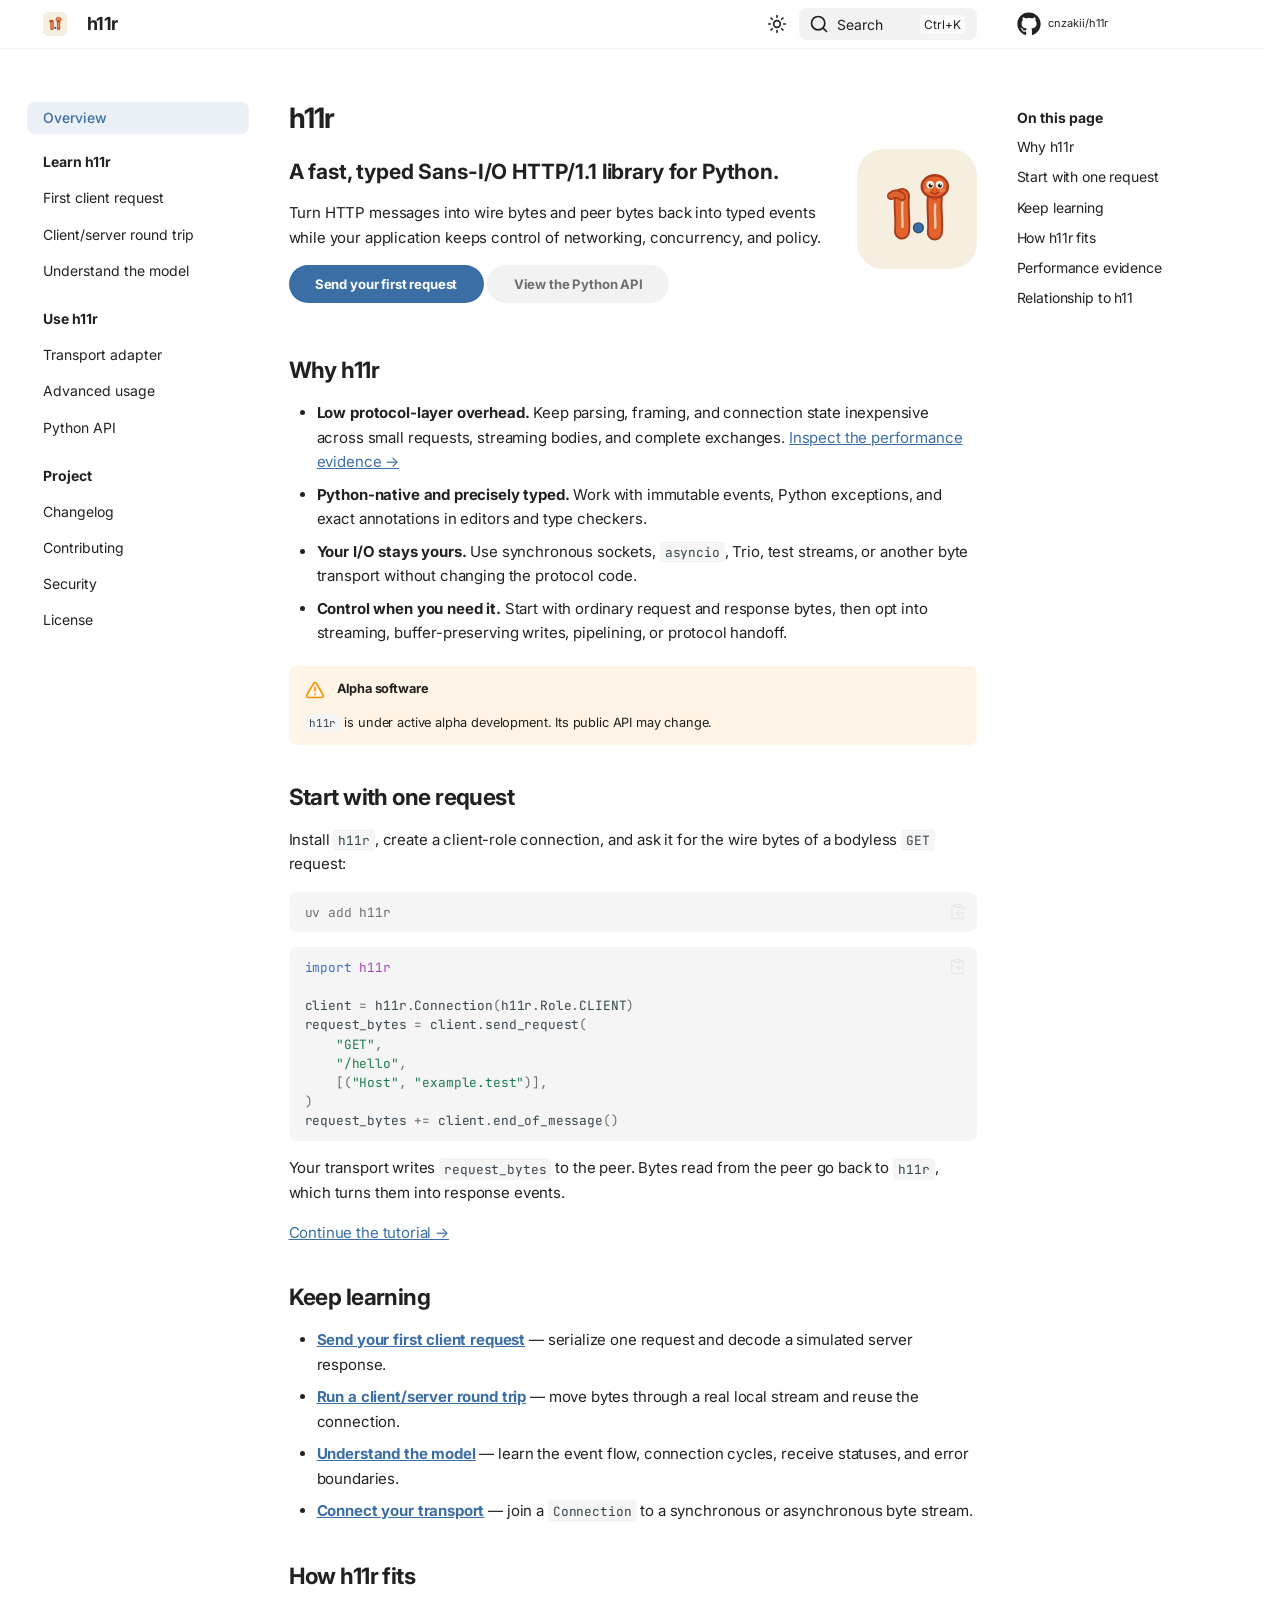
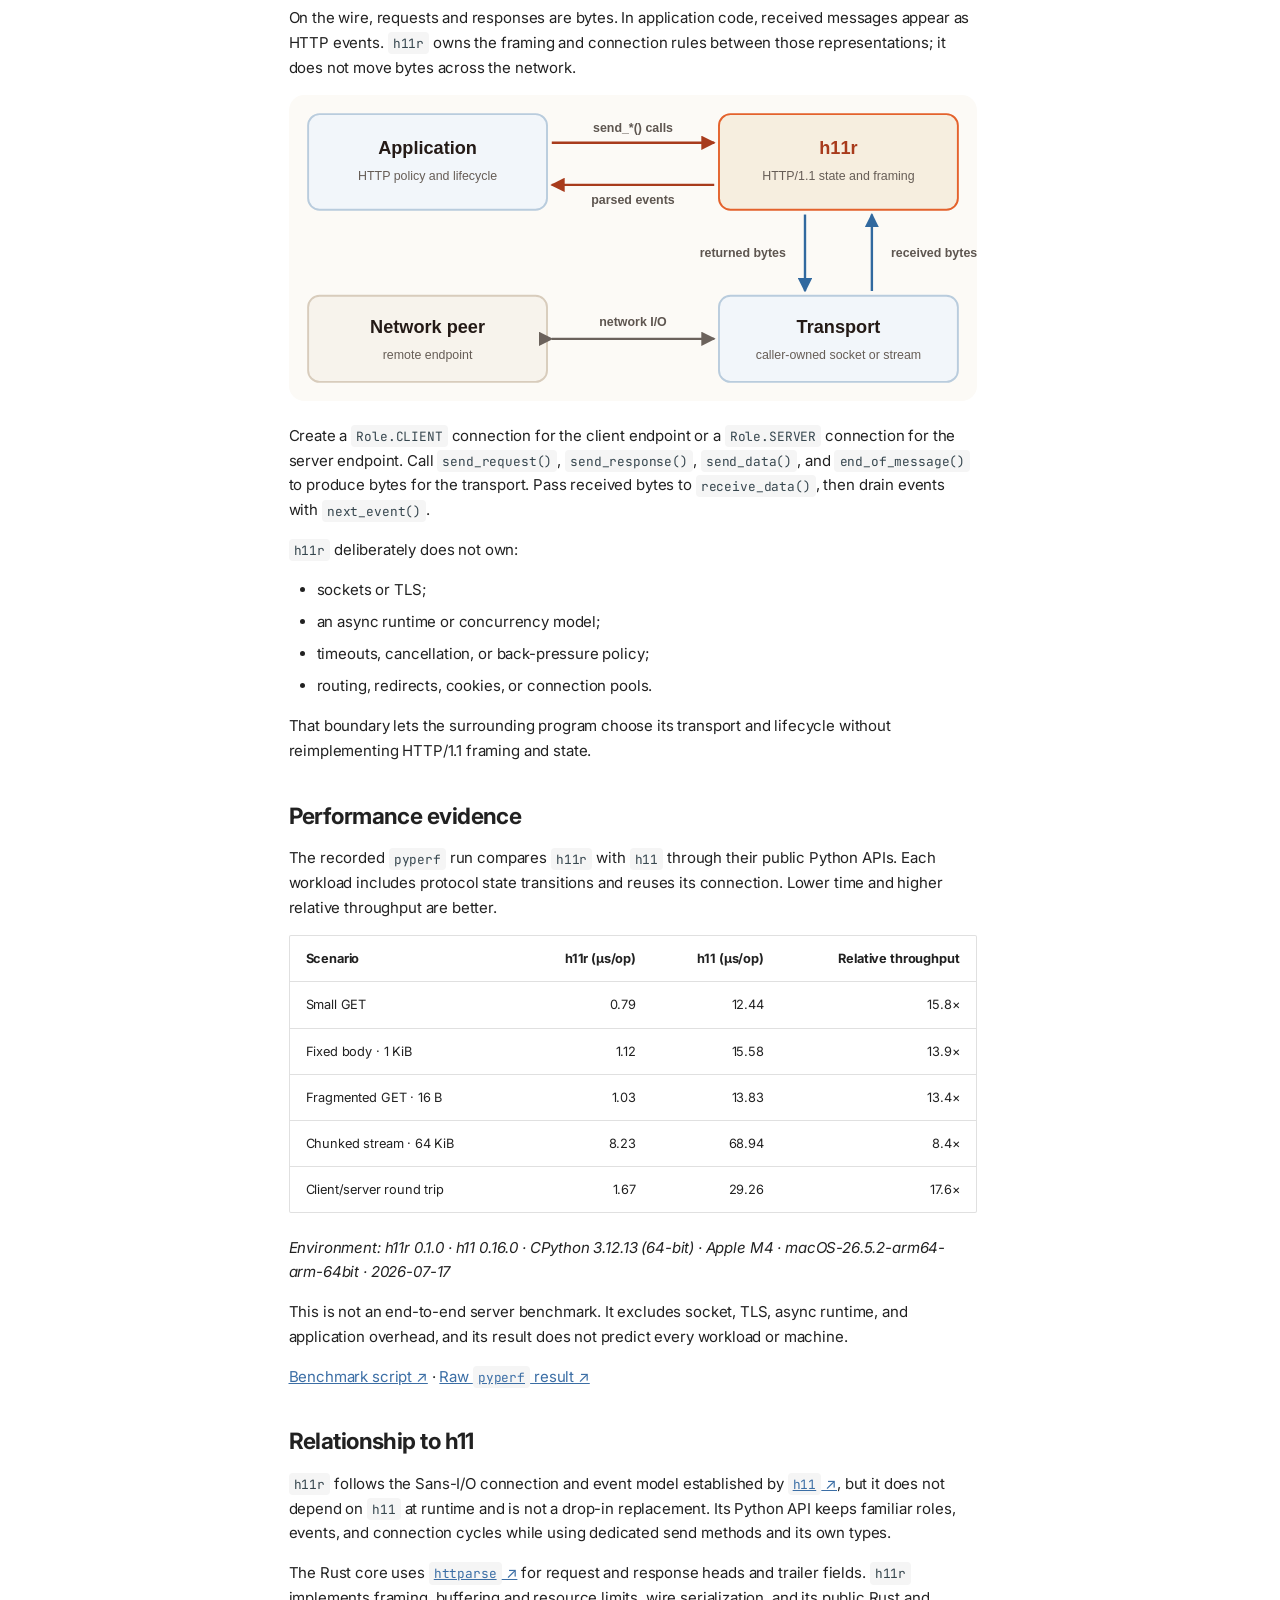
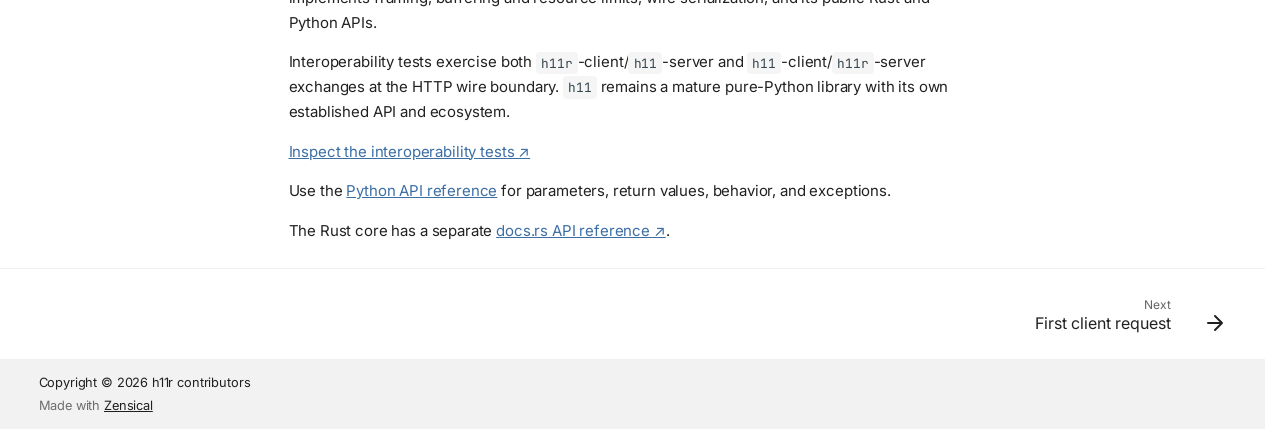
==== commit 2aec228d: "Deployed 6a5053d to dev with Zensical 0.0.51 and mike 2.2.0+zensical-0.1.0" ====
--- a/dev/index.html
+++ b/dev/index.html
@@ -106,7 +106,7 @@
   </div>
 
             </div>
-            <script>var el=document.querySelector("[data-md-component=outdated]"),base=new URL("."),outdated=__md_get("__outdated",sessionStorage,base);!0===outdated&&el&&(el.hidden=!1)</script>
+            <script>var el=document.querySelector("[data-md-component=outdated]"),base=new URL(".",location),outdated=__md_get("__outdated",sessionStorage,base);!0===outdated&&el&&(el.hidden=!1)</script>
           </aside>
         
       </div>
@@ -1089,8 +1089,8 @@
 <p>This is not an end-to-end server benchmark. It excludes socket, TLS, async
 runtime, and application overhead, and its result does not predict every
 workload or machine.</p>
-<p><a href="https://github.com/cnzakii/h11r/blob/d1f97e32b12f5f54af5541738b13541803579488/crates/h11r-python/benchmarks/compare_h11.py">Benchmark script ↗</a> ·
-<a href="https://github.com/cnzakii/h11r/blob/d1f97e32b12f5f54af5541738b13541803579488/docs/assets/python-benchmark.json">Raw <code>pyperf</code> result ↗</a></p>
+<p><a href="https://github.com/cnzakii/h11r/blob/6a5053d2f03b73f57889e6023327918b5768136e/crates/h11r-python/benchmarks/compare_h11.py">Benchmark script ↗</a> ·
+<a href="https://github.com/cnzakii/h11r/blob/6a5053d2f03b73f57889e6023327918b5768136e/docs/assets/python-benchmark.json">Raw <code>pyperf</code> result ↗</a></p>
 <h2 id="relationship-to-h11">Relationship to h11<a class="headerlink" href="#relationship-to-h11" title="Permanent link">&para;</a></h2>
 <p><code>h11r</code> follows the Sans-I/O connection and event model established by
 <a href="https://github.com/python-hyper/h11"><code>h11</code> ↗</a>, but it does not depend on <code>h11</code>
@@ -1104,7 +1104,7 @@
 <p>Interoperability tests exercise both <code>h11r</code>-client/<code>h11</code>-server and
 <code>h11</code>-client/<code>h11r</code>-server exchanges at the HTTP wire boundary. <code>h11</code> remains
 a mature pure-Python library with its own established API and ecosystem.</p>
-<p><a href="https://github.com/cnzakii/h11r/blob/d1f97e32b12f5f54af5541738b13541803579488/crates/h11r-python/tests/test_interop.py">Inspect the interoperability tests ↗</a></p>
+<p><a href="https://github.com/cnzakii/h11r/blob/6a5053d2f03b73f57889e6023327918b5768136e/crates/h11r-python/tests/test_interop.py">Inspect the interoperability tests ↗</a></p>
 <p>Use the <a href="api/">Python API reference</a> for parameters, return values, behavior,
 and exceptions.</p>
 <p>The Rust core has a separate
--- a/dev/stylesheets/extra.css
+++ b/dev/stylesheets/extra.css
@@ -24,8 +24,9 @@
 }
 
 [data-md-component="outdated"] .md-banner__inner {
-  padding-block: 0.45rem;
-  font-size: 0.72rem;
+  margin-block: 0;
+  padding-block: 0.3rem;
+  font-size: 0.65rem;
   line-height: 1.35;
 }
 
@@ -57,6 +58,78 @@
   color: #9cc5ea;
 }
 
+.md-version {
+  position: relative;
+  font-size: 0.7rem;
+}
+
+/* A selector with no alternative version is not an actionable control. */
+.md-version:has(.md-version__item:only-child) {
+  display: none;
+}
+
+body:has(.md-version__item:only-child) [data-md-component="outdated"] {
+  display: none;
+}
+
+[dir="ltr"] .md-version__current {
+  margin-right: 0.4rem;
+  margin-left: 0.5rem;
+}
+
+[dir="rtl"] .md-version__current {
+  margin-right: 0.5rem;
+  margin-left: 0.4rem;
+}
+
+.md-version__current {
+  top: 0;
+  padding: 0.45rem 0.5rem;
+  border-radius: 0.3rem;
+  background: var(--md-default-fg-color--lightest);
+  font-weight: 600;
+  line-height: 1;
+  vertical-align: middle;
+}
+
+.md-version__current:hover {
+  background: var(--md-accent-fg-color--transparent);
+}
+
+.md-version__current:focus-visible {
+  outline: 2px solid var(--md-accent-fg-color);
+  outline-offset: 2px;
+}
+
+.md-version__current .md-version__alias {
+  display: none;
+}
+
+.md-version__list {
+  top: calc(100% - 0.2rem);
+  min-width: 10rem;
+  margin: 0;
+  pointer-events: none;
+  transform: translateY(-0.2rem);
+}
+
+.md-version:focus-within .md-version__list,
+.md-version:hover .md-version__list {
+  pointer-events: auto;
+  transform: translateY(0);
+}
+
+.md-version__list .md-version__alias {
+  padding: 0.08rem 0.28rem;
+  border-radius: 0.25rem;
+  background: var(--md-default-fg-color--lightest);
+  font-size: 0.55rem;
+}
+
+.md-content__inner.md-typeset {
+  line-height: 1.65;
+}
+
 .md-typeset .md-typeset__table {
   display: block;
   width: 100%;
@@ -69,10 +142,10 @@
 
 .md-typeset .home-intro {
   display: grid;
-  grid-template-columns: minmax(0, 1fr) 7rem;
-  gap: 2rem;
+  grid-template-columns: minmax(0, 1fr) 6rem;
+  gap: 1.5rem;
   align-items: center;
-  margin-bottom: 1.75rem;
+  margin-bottom: 1.25rem;
 }
 
 .md-typeset .home-intro h1 {
@@ -82,7 +155,7 @@
 
 .md-typeset .home-intro__tagline {
   margin-bottom: 0.75rem;
-  font-size: 1.15rem;
+  font-size: 1.05rem;
   font-weight: 700;
   line-height: 1.35;
 }
@@ -98,7 +171,7 @@
 
 @media screen and (max-width: 44.9844em) {
   .md-typeset .home-intro {
-    grid-template-columns: minmax(0, 1fr) 4.5rem;
+    grid-template-columns: minmax(0, 1fr) 4rem;
     gap: 1rem;
     align-items: start;
   }
